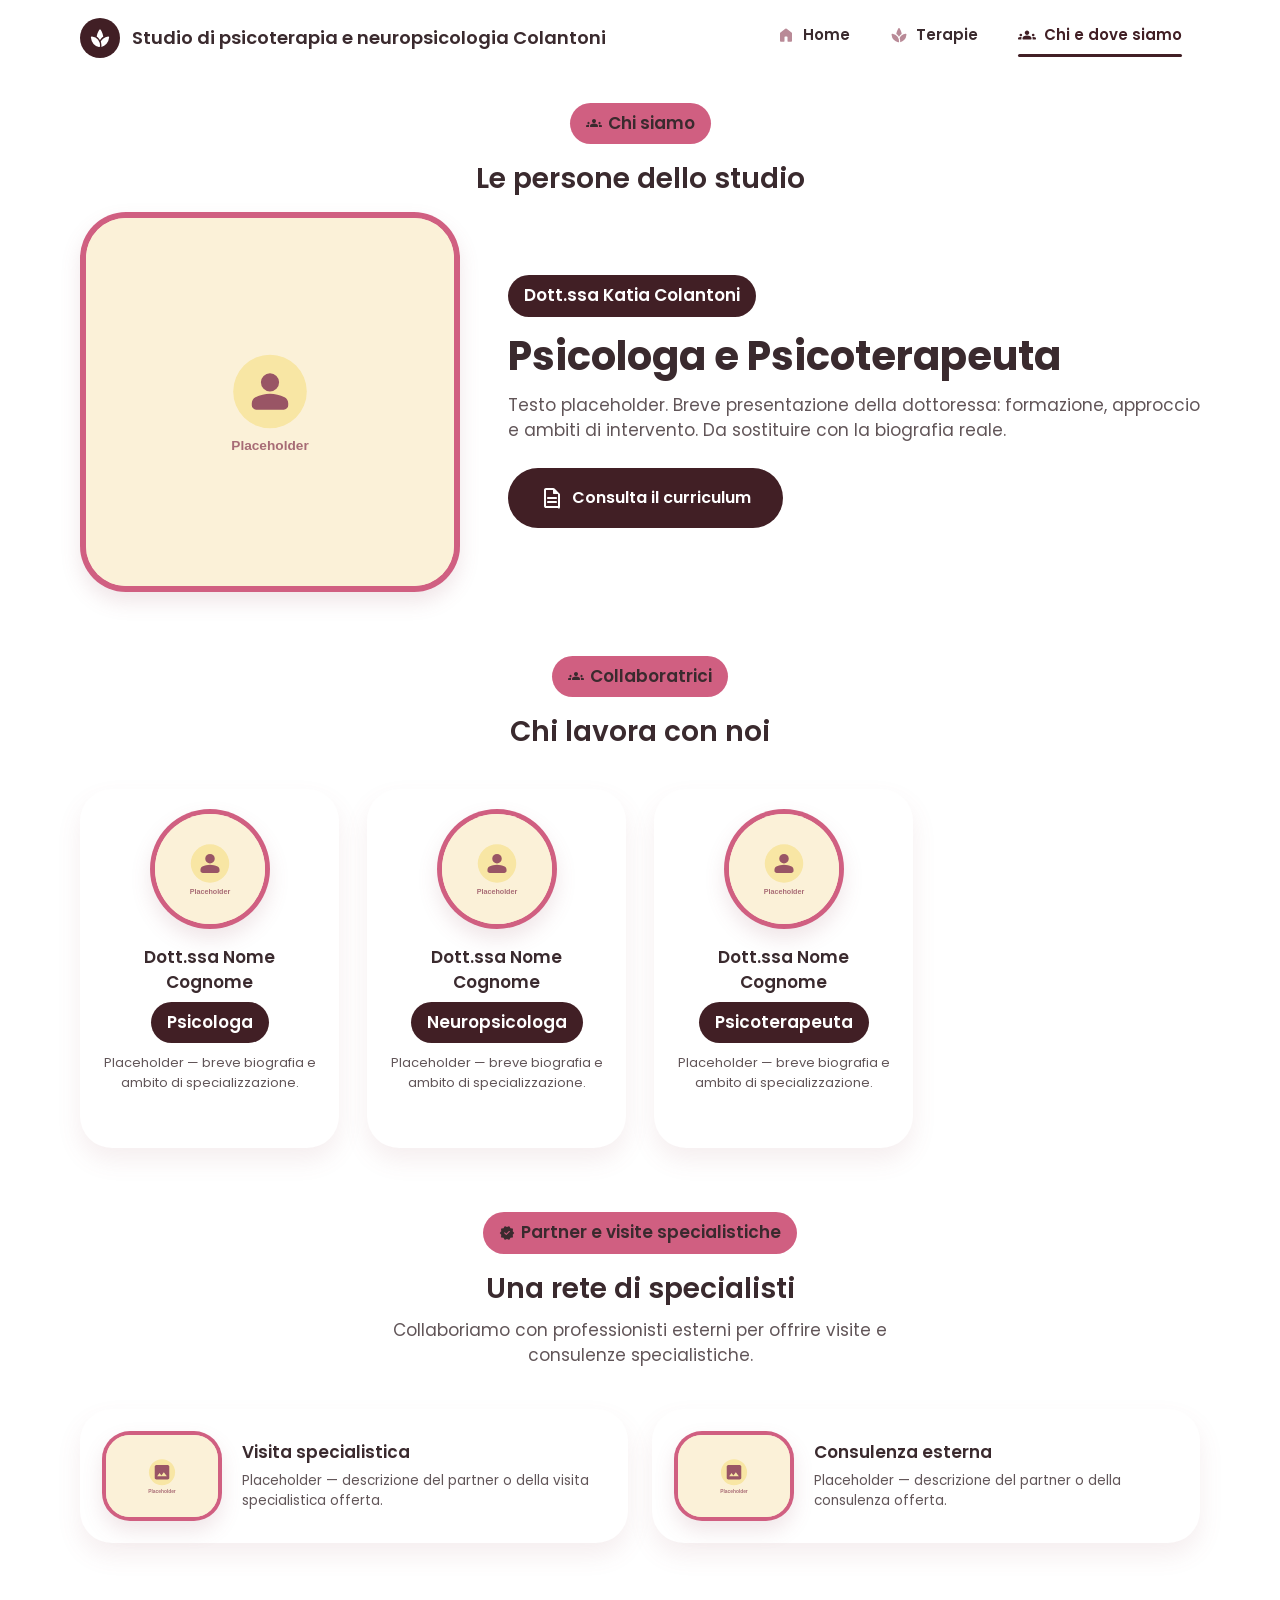
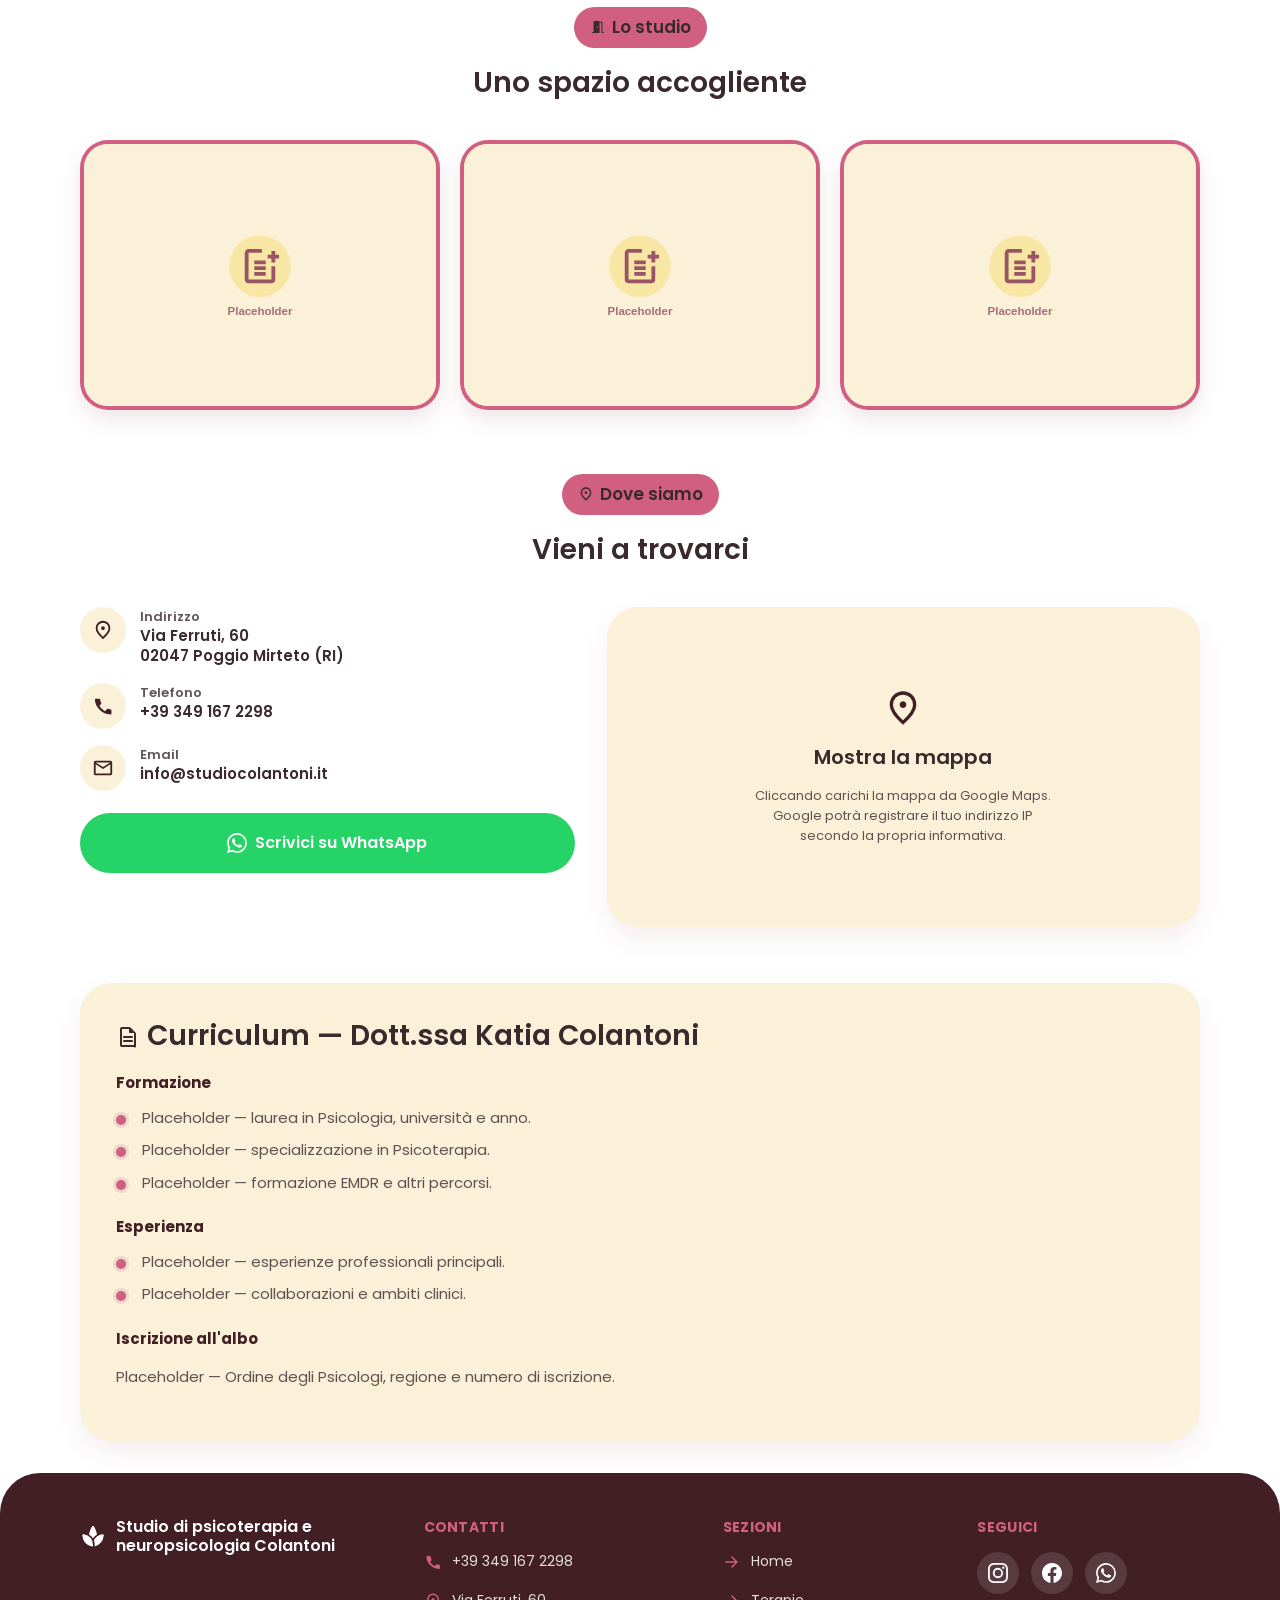
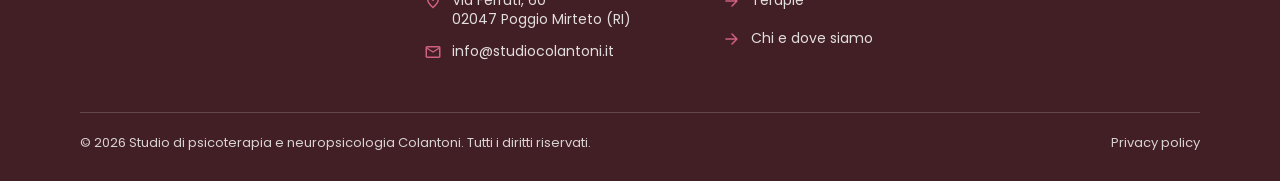
==== chi-e-dove-siamo.html @ 4e36365e "update information on site" ====
<!DOCTYPE html>
<html lang="it">

<head>
  <meta charset="UTF-8">
  <meta name="viewport" content="width=device-width, initial-scale=1">
  <!-- ============================================================
       View Transitions: quando il browser "salta" la dissolvenza fra
       due pagine (navigazione veloce, ripristino da bfcache col tasto
       indietro/avanti, prefers-reduced-motion, budget scaduto) la promise
       interna della transizione viene rifiutata con
       AbortError: "Transition was skipped".
       Non e' un errore — la pagina cambia comunque — ma finisce in console.
       Questa guardia lo silenzia senza toccare nulla del funzionamento.
       Va inline e in testa cosi' e' registrata prima che l'evento si verifichi.
       ============================================================ -->
  <script>
    addEventListener("unhandledrejection", function (e) {
      var r = e && e.reason;
      if (r && r.name === "AbortError" && /transition/i.test(r.message || "")) {
        e.preventDefault();
      }
    });
  </script>

  <title>Chi e dove siamo | Studio di psicoterapia e neuropsicologia Colantoni</title>
  <meta name="description" content="Conosci la Dott.ssa Katia Colantoni e le collaboratrici dello studio. Dove siamo a Poggio Mirteto: indirizzo, contatti e mappa.">
  <link rel="canonical" href="https://IL-TUO-DOMINIO.it/chi-e-dove-siamo.html">

  <meta property="og:type" content="website">
  <meta property="og:locale" content="it_IT">
  <meta property="og:site_name" content="Studio di psicoterapia e neuropsicologia Colantoni">
  <meta property="og:title" content="Chi e dove siamo | Studio di psicoterapia e neuropsicologia Colantoni">
  <meta property="og:description" content="Conosci la Dott.ssa Katia Colantoni e le collaboratrici dello studio. Dove siamo a Poggio Mirteto: indirizzo, contatti e mappa.">
  <meta property="og:url" content="https://IL-TUO-DOMINIO.it/chi-e-dove-siamo.html">

  <link rel="icon" type="image/png" href="favicon.png">
  <link rel="apple-touch-icon" href="assets/icons/Icon-192.png">
  <link rel="manifest" href="manifest.json">
  <meta name="theme-color" content="#995565">
  <link rel="preload" href="assets/fonts/poppins-latin-600-normal.woff2" as="font" type="font/woff2" crossorigin>
  <link rel="preload" href="assets/fonts/poppins-latin-400-normal.woff2" as="font" type="font/woff2" crossorigin>
  <link rel="stylesheet" href="assets/css/style.css">
</head>

<body>
  <svg xmlns="http://www.w3.org/2000/svg" class="sprite" aria-hidden="true"><symbol id="i-spa" viewBox="0 -960 960 960"><path d="M431-89q-135-32-232.5-134T83-499q-1-11 2-19.5T95-533q7-6 16-9.5t19-1.5q177 24 266.5 140T483-130q0 11-4 19t-12 14q-7 5-16 7.5t-20 .5Zm48-297q-22-38-60.5-82.5T337-530q2-64 35-152t78-157q6-9 14-13t16-4q8 0 16.5 4t13.5 13q46 69 78.5 157.5T623-530q-42 17-82.5 61.5T479-386Zm62 294q5-57-2.5-119.5T513-322q35-78 114.5-141T830-544q11-2 19.5 1.5T865-533q7 6 10.5 14.5T877-499q-17 171-112 271T541-92Z" /></symbol><symbol id="i-home" viewBox="0 -960 960 960"><path d="M160-180v-390q0-14.25 6.38-27 6.37-12.75 17.62-21l260-195q15.68-12 35.84-12Q500-825 516-813l260 195q11.25 8.25 17.63 21 6.37 12.75 6.37 27v390q0 24.75-17.62 42.37Q764.75-120 740-120H590q-12.75 0-21.37-8.63Q560-137.25 560-150v-220q0-12.75-8.62-21.38Q542.75-400 530-400H430q-12.75 0-21.37 8.62Q400-382.75 400-370v220q0 12.75-8.62 21.37Q382.75-120 370-120H220q-24.75 0-42.37-17.63Q160-155.25 160-180Z" /></symbol><symbol id="i-groups" viewBox="0 -960 960 960"><path d="M30-240q-12.75 0-21.37-8.63Q0-257.25 0-270v-23q0-38.57 41.5-62.78Q83-380 150.38-380q12.16 0 23.39.5t22.23 2.15q-8 17.35-12 35.17-4 17.81-4 37.18v65H30Zm240 0q-12.75 0-21.37-8.63Q240-257.25 240-270v-35q0-32 17.5-58.5T307-410q32-20 76.5-30t96.5-10q53 0 97.5 10t76.5 30q32 20 49 46.5t17 58.5v35q0 12.75-8.62 21.37Q702.75-240 690-240H270Zm510 0v-65q0-19.86-3.5-37.43T765-377.27q11-1.73 22.17-2.23 11.17-.5 22.83-.5 67.5 0 108.75 23.77T960-293v23q0 12.75-8.62 21.37Q942.75-240 930-240H780ZM149.57-410q-28.57 0-49.07-20.56Q80-451.13 80-480q0-29 20.56-49.5Q121.13-550 150-550q29 0 49.5 20.5t20.5 49.93q0 28.57-20.5 49.07T149.57-410Zm660 0q-28.57 0-49.07-20.56Q740-451.13 740-480q0-29 20.56-49.5Q781.13-550 810-550q29 0 49.5 20.5t20.5 49.93q0 28.57-20.5 49.07T809.57-410ZM480-480q-50 0-85-35t-35-85q0-51 35-85.5t85-34.5q51 0 85.5 34.5T600-600q0 50-34.5 85T480-480Z" /></symbol><symbol id="i-favorite" viewBox="0 -960 960 960"><path d="M458-144q-11-4-19-12l-53-49Q262-320 171-424.5T80-643q0-90 60.5-150.5T290-854q51 0 101 24.5t89 80.5q44-56 91-80.5t99-24.5q89 0 149.5 60.5T880-643q0 114-91 218.5T574-205l-53 49q-8 8-19 12t-22 4q-11 0-22-4Z" /></symbol><symbol id="i-verified" viewBox="0 -960 960 960"><path d="m437-433-73-76q-9-10-22-10t-23 9q-10 10-10 23t10 23l97 96q9 9 21 9t21-9l183-182q9-9 9-22t-10-22q-9-8-21.5-7.5T598-593L437-433ZM332-84l-62-106-124-25q-11-2-18.5-12t-5.5-21l14-120-79-92q-8-8-8-20t8-20l79-91-14-120q-2-11 5.5-21t18.5-12l124-25 62-107q6-10 17-14t22 1l109 51 109-51q11-5 22-1.5t17 13.5l63 108 123 25q11 2 18.5 12t5.5 21l-14 120 79 91q8 8 8 20t-8 20l-79 92 14 120q2 11-5.5 21T814-215l-123 25-63 107q-6 10-17 13.5T589-71l-109-51-109 51q-11 5-22 1t-17-14Z" /></symbol><symbol id="i-self_improvement" viewBox="0 -960 960 960"><path d="M261-160q-26 0-43-17t-17-43q0-18 9-34.5t26-23.5l172-68v-138q-60 73-121.5 114T150-322q-12 2-21-7t-9-22q0-12 8.5-21t20.5-11q58-7 107-37t89-81l58-65q10-12 23.5-20t29.5-8h48q16 0 30 8t24 20l58 65q42 49 90 80t105 38q12 2 20.5 11t8.5 21q0 13-9 22t-21 7q-75-7-136.5-48T552-484v138l172 68q17 7 26 23.5t9 34.5q0 26-17 43t-43 17H396v-11q0-26 16-42t42-16h133q8 0 14-6t6-14q0-8-6-14t-14-6H454q-44 0-70 27t-26 71v11h-97Zm167.5-515.5Q407-697 407-727t21.5-51.5Q450-800 480-800t51.5 21.5Q553-757 553-727t-21.5 51.5Q510-654 480-654t-51.5-21.5Z" /></symbol><symbol id="i-meeting_room" viewBox="0 -960 960 960"><path d="M150-120q-12.75 0-21.37-8.68-8.63-8.67-8.63-21.5 0-12.82 8.63-21.32 8.62-8.5 21.37-8.5h62v-630q0-12.75 8.63-21.38Q229.25-840 242-840h300q12.75 0 21.38 8.62Q572-822.75 572-810v15h147q12.75 0 21.38 8.62Q749-777.75 749-765v585h61q12.75 0 21.38 8.68 8.62 8.67 8.62 21.5 0 12.82-8.62 21.32-8.63 8.5-21.38 8.5h-91q-12.75 0-21.37-8.63Q689-137.25 689-150v-585H572v585q0 12.75-8.62 21.37Q554.75-120 542-120H150Zm329.5-388.5Q468-520 451-520t-28.5 11.5Q411-497 411-480t11.5 28.5Q434-440 451-440t28.5-11.5Q491-463 491-480t-11.5-28.5Z" /></symbol><symbol id="i-psychology" viewBox="0 -960 960 960"><path d="m446-418 2 30q.74 6.22 4.78 10.11 4.05 3.89 9.94 3.89h32.39q5.89 0 10.02-3.89 4.12-3.89 4.87-10.11l2-30q12-2 22.47-8.46Q544.94-432.92 553-441l30 10q5 2 10 0t7.8-6.85l15.4-26.3q2.8-4.85 2.3-9.85t-5.19-9.17L593-499q5-14 5-29t-5-29l20.31-15.83Q618-577 618.5-582t-2.3-9.85l-15.4-26.3Q598-623 593-625t-10 0l-30 10q-8.33-7.69-19.17-13.85Q523-635 512-638l-2-30q-.74-6.22-4.78-10.11-4.05-3.89-9.94-3.89h-32.39q-5.89 0-10.01 3.89-4.13 3.89-4.88 10.11l-2 30q-11 3-21.83 9.15Q413.33-622.69 405-615l-30-10q-5-2-10 0t-7.8 6.85l-15.4 26.3Q339-587 339.5-582t5.19 9.17L365-557q-5 14-5 29t5 29l-20.31 15.83Q340-479 339.5-474t2.3 9.85l15.4 26.3Q360-433 365-431t10 0l30-10q8.06 8.08 18.53 14.54Q434-420 446-418Zm-16.5-60.38q-20.5-20.38-20.5-49.5t20.38-49.62q20.38-20.5 49.5-20.5t49.62 20.38q20.5 20.38 20.5 49.5t-20.38 49.62q-20.38 20.5-49.5 20.5t-49.62-20.38ZM270-80q-12.75 0-21.37-8.63Q240-97.25 240-110v-142q-57-52-88.5-121.5T120-520q0-150 105-255t255-105q125 0 221.5 73.5T827-615l55 218q4 14-5 25.5T853-360h-93v140q0 24.75-17.62 42.37Q724.75-160 700-160H600v50q0 12.75-8.62 21.37Q582.75-80 570-80H270Z" /></symbol><symbol id="i-accessibility_new" viewBox="0 -960 960 960"><path d="M428.5-755.5Q407-777 407-807t21.5-51.5Q450-880 480-880t51.5 21.5Q553-837 553-807t-21.5 51.5Q510-734 480-734t-51.5-21.5ZM373-110v-503q-58-5-113.5-11.5T153-642q-14-3-21-14t-4-24q3-13 15-19t26-3q76 16 152 22.5t159 6.5q83 0 159-6.5T791-702q14-3 26 3t15 19q3 13-4 24t-21 14q-51 11-106.5 17.5T587-613v503q0 13-8.5 21.5T557-80q-13 0-21.5-8.5T527-110v-230h-94v230q0 13-8.5 21.5T403-80q-13 0-21.5-8.5T373-110Z" /></symbol><symbol id="i-eco" viewBox="0 -960 960 960"><path d="M444-80q-42 0-78.5-8T298-112q32-119 87.5-230.5T535-529q-112 54-194.5 150T228-161q-4-4-7.5-7t-7.5-7q-45-45-69-103t-24-122q0-69 26-133t75-113q70-72 175-97t303-17q20 1 36.5 8.5T765-731q13 13 21 29.5t9 36.5q10 194-17 302t-99 180q-48 50-109 76.5T444-80Z" /></symbol><symbol id="i-healing" viewBox="0 -960 960 960"><path d="M217-98 98-217q-19-17-19-43t19-43l564-564q18-18 43-17.5t43 17.5l119 119q17 18 17.5 43T867-662L303-98q-17 19-43 19t-43-19Zm287-158 205-205 158 158q18 18 18 43t-18 43L743-93q-17 17-40.5 14.5T662-98L504-256Zm7-125q11-11 11-28t-11-28q-11-11-28-11t-28 11q-11 11-11 28t11 28q11 11 28 11t28-11Zm-102-63q17 0 28-11t11-28q0-17-11-28t-28-11q-17 0-28 11t-11 28q0 17 11 28t28 11Zm147 0q17 0 28-11t11-28q0-17-11-28t-28-11q-17 0-28 11t-11 28q0 17 11 28t28 11Zm-299-58L95-664q-17-17-18-39.5T93-743l124-124q18-18 43-18t43 18l158 158-204 207Zm254-26q11-11 11-28t-11-28q-11-11-28-11t-28 11q-11 11-11 28t11 28q11 11 28 11t28-11Z" /></symbol><symbol id="i-schedule" viewBox="0 -960 960 960"><path d="M513-492v-171q0-13-8.5-21.5T483-693q-13 0-21.5 8.5T453-663v183q0 6 2 11t6 10l144 149q9 10 22.5 9.5T650-310q9-9 9-22t-9-22L513-492ZM480-80q-82 0-155-31.5t-127.5-86Q143-252 111.5-325T80-480q0-82 31.5-155t86-127.5Q252-817 325-848.5T480-880q82 0 155 31.5t127.5 86Q817-708 848.5-635T880-480q0 82-31.5 155t-86 127.5Q708-143 635-111.5T480-80Z" /></symbol><symbol id="i-camera_alt" viewBox="0 -960 960 960"><path d="M480-267q72 0 121-49t49-121q0-73-49-121.5T480-607q-73 0-121.5 48.5T310-437q0 72 48.5 121T480-267Zm0-60q-48 0-79-31.5T370-437q0-48 31-79t79-31q47 0 78.5 31t31.5 79q0 47-31.5 78.5T480-327ZM140-120q-24 0-42-18t-18-42v-513q0-23 18-41.5t42-18.5h147l55-66q8-11 20-16t26-5h184q14 0 26 5t20 16l55 66h147q23 0 41.5 18.5T880-693v513q0 24-18.5 42T820-120H140Z" /></symbol><symbol id="i-open_in_new" viewBox="0 -960 960 960"><path d="M180-120q-24 0-42-18t-18-42v-600q0-24 18-42t42-18h249q12.75 0 21.38 8.68 8.62 8.67 8.62 21.5 0 12.82-8.62 21.32-8.63 8.5-21.38 8.5H180v600h600v-249q0-12.75 8.68-21.38 8.67-8.62 21.5-8.62 12.82 0 21.32 8.62 8.5 8.63 8.5 21.38v249q0 24-18 42t-42 18H180Zm600-617L403-360q-9 9-21 8.5t-21-9.5q-9-9-9-21t9-21l377-377H549q-12.75 0-21.37-8.68-8.63-8.67-8.63-21.5 0-12.82 8.63-21.32 8.62-8.5 21.37-8.5h261q12.75 0 21.38 8.62Q840-822.75 840-810v261q0 12.75-8.68 21.37-8.67 8.63-21.5 8.63-12.82 0-21.32-8.63-8.5-8.62-8.5-21.37v-188Z" /></symbol><symbol id="i-menu" viewBox="0 -960 960 960"><path d="M150-240q-12.75 0-21.37-8.68-8.63-8.67-8.63-21.5 0-12.82 8.63-21.32 8.62-8.5 21.37-8.5h660q12.75 0 21.38 8.68 8.62 8.67 8.62 21.5 0 12.82-8.62 21.32-8.63 8.5-21.38 8.5H150Zm0-210q-12.75 0-21.37-8.68-8.63-8.67-8.63-21.5 0-12.82 8.63-21.32 8.62-8.5 21.37-8.5h660q12.75 0 21.38 8.68 8.62 8.67 8.62 21.5 0 12.82-8.62 21.32-8.63 8.5-21.38 8.5H150Zm0-210q-12.75 0-21.37-8.68-8.63-8.67-8.63-21.5 0-12.82 8.63-21.32 8.62-8.5 21.37-8.5h660q12.75 0 21.38 8.68 8.62 8.67 8.62 21.5 0 12.82-8.62 21.32-8.63 8.5-21.38 8.5H150Z" /></symbol><symbol id="i-wifi_off" viewBox="0 -960 960 960"><path d="M784-91 411-463q-42 10-78 29.5T267-389q-15 12-33.5 13.5T201-388q-14-14-13-32.5t15-31.5q29-26 62-46t75-37L229-646q-35 18-68.5 40.5T98-558q-15 13-34 13.5T31-558q-14-14-12.5-32.5T34-622q30-27 62-50t65-41l-71-71q-9-9-9-21.5t9-21.5q9-9 21.5-9t21.5 9l694 694q9 9 9 21t-9 21q-9 9-21.5 9T784-91Zm-367-63q-27-27-27-63t27-63q27-27 63-27t63 27q27 27 27 63t-27 63q-27 27-63 27t-63-27Zm343-235q-14 14-33 14t-34-13q-32-27-71.5-57T549-500l-12-9q-15-11-7-29t28-14q57 11 104.5 35.5T754-454q15 13 17.5 32T760-389Zm169-169q-14 14-33.5 13.5T861-558q-83-70-178-111t-203-41q-37 0-71 4.5T352-693q-18 6-34.5-2.5T295-722q-6-18 2.5-35.5T324-780q36-11 75.5-15.5T480-800q128 0 241.5 48.5T926-622q14 13 15.5 31.5T929-558Z" /></symbol><symbol id="i-call" viewBox="0 -960 960 960"><path d="M760-123q-118 0-232.5-53T322-322Q235-409 182-523.5T129-756q0-18 12-30t30-12h146q14 0 24 9t14 23l27 116q2 12-.5 22.5T417-590l-95 95q45 76 106 137t137 106l92-92q9-9 21-12t24-1l114 26q14 3 23 13.5t9 24.5v147q0 18-12 30t-30 12Z"/></symbol><symbol id="i-mail" viewBox="0 -960 960 960"><path d="M160-160q-33 0-56.5-23.5T80-240v-480q0-33 23.5-56.5T160-800h640q33 0 56.5 23.5T880-720v480q0 33-23.5 56.5T800-160H160Zm320-280L160-640v400h640v-400L480-440Zm0-80 320-200H160l320 200ZM160-640v-80 480-400Z"/></symbol><symbol id="i-place" viewBox="0 -960 960 960"><path d="M480-480q33 0 56.5-23.5T560-560q0-33-23.5-56.5T480-640q-33 0-56.5 23.5T400-560q0 33 23.5 56.5T480-480Zm0 294q122-112 181-203.5T720-552q0-109-69.5-178.5T480-800q-101 0-170.5 69.5T240-552q0 71 59 162.5T480-186Zm0 106Q319-217 239.5-334.5T160-552q0-150 96.5-239T480-880q127 0 223.5 89T800-552q0 100-79.5 217.5T480-80Zm0-472Z"/></symbol><symbol id="i-star" viewBox="0 -960 960 960"><path d="m233-80 65-281L80-550l288-25 112-265 112 265 288 25-218 189 65 281-247-149L233-80Z"/></symbol><symbol id="i-arrow_forward" viewBox="0 -960 960 960"><path d="M647-440H160q-17 0-28.5-11.5T120-480q0-17 11.5-28.5T160-520h487L451-716q-12-12-11.5-28.5T451-773q12-12 28.5-12t28.5 12l264 265q6 6 8.5 13t2.5 15q0 8-2.5 15t-8.5 13L508-187q-12 12-28.5 11.5T451-188q-11-12-11.5-28t11.5-28l196-196Z"/></symbol><symbol id="i-description" viewBox="0 -960 960 960"><path d="M240-80q-33 0-56.5-23.5T160-160v-640q0-33 23.5-56.5T240-880h287q16 0 30.5 6t25.5 17l194 194q11 11 17 25.5t6 30.5v487q0 33-23.5 56.5T720-80H240Zm280-560v-160H240v640h480v-480H560q-17 0-28.5-11.5T520-640ZM320-280h320q17 0 28.5-11.5T680-320q0-17-11.5-28.5T640-360H320q-17 0-28.5 11.5T280-320q0 17 11.5 28.5T320-280Zm0-160h320q17 0 28.5-11.5T680-480q0-17-11.5-28.5T640-520H320q-17 0-28.5 11.5T280-480q0 17 11.5 28.5T320-440Z"/></symbol></svg>
  <div class="layout">

    <!-- ═══════════ Barra di navigazione (TopNavBar) ═══════════ -->
    <header class="topbar">
      <a class="brand" href="index.html">
        <span class="brand__mark"><svg class="icon" aria-hidden="true"><use href="#i-spa"></use></svg></span>
        <span class="brand__name">Studio di psicoterapia e neuropsicologia Colantoni</span>
      </a>

      <nav class="nav" aria-label="Navigazione principale">
        <a class="nav__item" href="index.html"><svg class="icon" aria-hidden="true"><use href="#i-home"></use></svg>Home</a>
        <a class="nav__item" href="terapie.html"><svg class="icon" aria-hidden="true"><use href="#i-spa"></use></svg>Terapie</a>
        <a class="nav__item" href="chi-e-dove-siamo.html" aria-current="page"><svg class="icon" aria-hidden="true"><use href="#i-groups"></use></svg>Chi e dove siamo</a>
      </nav>

      <button class="menu-btn" type="button" aria-label="Apri il menu" aria-controls="drawer" aria-expanded="false">
        <svg class="icon" aria-hidden="true"><use href="#i-menu"></use></svg>
      </button>
    </header>

    <!-- Drawer mobile (AppEndDrawer) -->
    <div class="scrim" id="scrim"></div>
    <aside class="drawer" id="drawer" aria-hidden="true" aria-label="Menu">
      <a class="brand" href="index.html">
        <span class="brand__mark"><svg class="icon" aria-hidden="true"><use href="#i-spa"></use></svg></span>
        <span class="brand__name">Studio di psicoterapia e neuropsicologia Colantoni</span>
      </a>
      <ul class="drawer__list">
        <li><a class="drawer__item" href="index.html"><svg class="icon" aria-hidden="true"><use href="#i-home"></use></svg>Home</a></li>
        <li><a class="drawer__item" href="terapie.html"><svg class="icon" aria-hidden="true"><use href="#i-spa"></use></svg>Terapie</a></li>
        <li><a class="drawer__item" href="chi-e-dove-siamo.html" aria-current="page"><svg class="icon" aria-hidden="true"><use href="#i-groups"></use></svg>Chi e dove siamo</a></li>
      </ul>
    </aside>

    <main class="page">

      <!-- ▓ 1. Presentazione in evidenza della Dott.ssa + pulsante curriculum ▓ -->
      <div class="section-head">
        <span class="pill"><svg class="icon" aria-hidden="true"><use href="#i-groups"></use></svg>Chi siamo</span>
        <h1 class="headline-md section-head__title">Le persone dello studio</h1>
      </div>

      <section class="feature-hero">
        <div class="feature-hero__media">
          <div class="photo photo--xl">
            <img src="assets/img/katia.svg" alt="Placeholder — ritratto della Dott.ssa Katia Colantoni" width="700" height="700">
          </div>
        </div>
        <div class="feature-hero__text">
          <span class="pill pill--primary">Dott.ssa Katia Colantoni</span>
          <h2 class="display-sm feature-hero__title">Psicologa e Psicoterapeuta</h2>
          <p class="body-md">
            Testo placeholder. Breve presentazione della dottoressa: formazione,
            approccio e ambiti di intervento. Da sostituire con la biografia reale.
          </p>
          <div class="feature-hero__actions">
            <!-- Pulsante richiesto: "consultare il curriculum".
                 Rimanda alla sezione #curriculum in fondo alla pagina,
                 così è già funzionante senza allegare un PDF esterno. -->
            <a class="btn btn--primary" href="#curriculum"><svg class="icon" aria-hidden="true"><use href="#i-description"></use></svg>Consulta il curriculum</a>
          </div>
        </div>
      </section>

      <!-- ▓ 2. Collaboratrici ▓ -->
      <section class="section">
        <div class="section-head">
          <span class="pill"><svg class="icon" aria-hidden="true"><use href="#i-groups"></use></svg>Collaboratrici</span>
          <h2 class="headline-md section-head__title">Chi lavora con noi</h2>
        </div>
        <div class="grid">
          <article class="card team-card">
            <div class="photo photo--circle"><img src="assets/img/collaboratrice-1.svg" alt="Placeholder — collaboratrice" width="300" height="300" loading="lazy"></div>
            <h3 class="title-lg team-card__name">Dott.ssa Nome Cognome</h3>
            <span class="pill pill--primary">Psicologa</span>
            <p class="body-md team-card__bio">Placeholder — breve biografia e ambito di specializzazione.</p>
          </article>
          <article class="card team-card">
            <div class="photo photo--circle"><img src="assets/img/collaboratrice-2.svg" alt="Placeholder — collaboratrice" width="300" height="300" loading="lazy"></div>
            <h3 class="title-lg team-card__name">Dott.ssa Nome Cognome</h3>
            <span class="pill pill--primary">Neuropsicologa</span>
            <p class="body-md team-card__bio">Placeholder — breve biografia e ambito di specializzazione.</p>
          </article>
          <article class="card team-card">
            <div class="photo photo--circle"><img src="assets/img/collaboratrice-3.svg" alt="Placeholder — collaboratrice" width="300" height="300" loading="lazy"></div>
            <h3 class="title-lg team-card__name">Dott.ssa Nome Cognome</h3>
            <span class="pill pill--primary">Psicoterapeuta</span>
            <p class="body-md team-card__bio">Placeholder — breve biografia e ambito di specializzazione.</p>
          </article>
        </div>
      </section>

      <!-- ▓ 3. Partner e visite specialistiche ▓ -->
      <section class="section">
        <div class="section-head">
          <span class="pill"><svg class="icon" aria-hidden="true"><use href="#i-verified"></use></svg>Partner e visite specialistiche</span>
          <h2 class="headline-md section-head__title">Una rete di specialisti</h2>
          <p class="body-md section-head__lead">
            Collaboriamo con professionisti esterni per offrire visite e consulenze
            specialistiche. <!-- PLACEHOLDER: elencare i partner reali. -->
          </p>
        </div>
        <div class="partners">
          <article class="card partner">
            <div class="photo photo--md"><img src="assets/img/partner-1.svg" alt="Placeholder — partner" width="600" height="450" loading="lazy"></div>
            <div>
              <h3 class="title-lg partner__title">Visita specialistica</h3>
              <p class="body-md partner__desc">Placeholder — descrizione del partner o della visita specialistica offerta.</p>
            </div>
          </article>
          <article class="card partner">
            <div class="photo photo--md"><img src="assets/img/partner-2.svg" alt="Placeholder — partner" width="600" height="450" loading="lazy"></div>
            <div>
              <h3 class="title-lg partner__title">Consulenza esterna</h3>
              <p class="body-md partner__desc">Placeholder — descrizione del partner o della consulenza offerta.</p>
            </div>
          </article>
        </div>
      </section>

      <!-- ▓ 4. Foto dello studio ▓ -->
      <section class="section">
        <div class="section-head">
          <span class="pill"><svg class="icon" aria-hidden="true"><use href="#i-meeting_room"></use></svg>Lo studio</span>
          <h2 class="headline-md section-head__title">Uno spazio accogliente</h2>
        </div>
        <div class="gallery">
          <div class="photo photo--md"><img src="assets/img/studio-1.svg" alt="Placeholder — foto dello studio" width="800" height="600" loading="lazy"></div>
          <div class="photo photo--md"><img src="assets/img/studio-2.svg" alt="Placeholder — foto dello studio" width="800" height="600" loading="lazy"></div>
          <div class="photo photo--md"><img src="assets/img/studio-3.svg" alt="Placeholder — foto dello studio" width="800" height="600" loading="lazy"></div>
        </div>
      </section>

      <!-- ▓ 5. Dove siamo: mappa + contatti + WhatsApp ▓ -->
      <section class="section" id="dove-siamo">
        <div class="section-head">
          <span class="pill"><svg class="icon" aria-hidden="true"><use href="#i-place"></use></svg>Dove siamo</span>
          <h2 class="headline-md section-head__title">Vieni a trovarci</h2>
        </div>

        <div class="where">
          <!-- Colonna contatti -->
          <div class="where__info">
            <div class="contact-row">
              <div class="contact-row__icon"><svg class="icon" aria-hidden="true"><use href="#i-place"></use></svg></div>
              <div>
                <div class="contact-row__label">Indirizzo</div>
                <div class="contact-row__value">Via Ferruti, 60<br>02047 Poggio Mirteto (RI)</div>
              </div>
            </div>
            <a class="contact-row" href="tel:+393491672298">
              <div class="contact-row__icon"><svg class="icon" aria-hidden="true"><use href="#i-call"></use></svg></div>
              <div>
                <div class="contact-row__label">Telefono</div>
                <div class="contact-row__value">+39 349 167 2298</div>
              </div>
            </a>
            <a class="contact-row" href="mailto:info@studiocolantoni.it">
              <div class="contact-row__icon"><svg class="icon" aria-hidden="true"><use href="#i-mail"></use></svg></div>
              <div>
                <div class="contact-row__label">Email</div>
                <div class="contact-row__value">info@studiocolantoni.it</div>
              </div>
            </a>
            <a class="btn btn--whatsapp" href="https://wa.me/message/WDTUO3AL5MNND1" target="_blank" rel="noopener noreferrer" style="margin-top:6px">
              <svg xmlns="http://www.w3.org/2000/svg" width="20" height="20" viewBox="0 0 16 16"><path d="M13.601 2.326A7.85 7.85 0 0 0 7.994 0C3.627 0 .068 3.558.064 7.926c0 1.399.366 2.76 1.057 3.965L0 16l4.204-1.102a7.9 7.9 0 0 0 3.79.965h.004c4.368 0 7.926-3.558 7.93-7.93A7.9 7.9 0 0 0 13.6 2.326zM7.994 14.521a6.6 6.6 0 0 1-3.356-.92l-.24-.144-2.494.654.666-2.433-.156-.251a6.56 6.56 0 0 1-1.007-3.505c0-3.626 2.957-6.584 6.591-6.584a6.56 6.56 0 0 1 4.66 1.931 6.56 6.56 0 0 1 1.928 4.66c-.004 3.639-2.961 6.592-6.592 6.592m3.615-4.934c-.197-.099-1.17-.578-1.353-.646-.182-.065-.315-.099-.445.099-.133.197-.513.646-.627.775-.114.133-.232.148-.43.05-.197-.1-.836-.308-1.592-.985-.59-.525-.985-1.175-1.103-1.372-.114-.198-.011-.304.088-.403.087-.088.197-.232.296-.346.1-.114.133-.198.198-.33.065-.134.034-.248-.015-.347-.05-.099-.445-1.076-.612-1.47-.16-.389-.323-.335-.445-.34-.114-.007-.247-.007-.38-.007a.73.73 0 0 0-.529.247c-.182.198-.691.677-.691 1.654s.71 1.916.81 2.049c.098.133 1.394 2.132 3.383 2.992.47.205.84.326 1.129.418.475.152.904.129 1.246.08.38-.058 1.171-.48 1.338-.943.164-.464.164-.86.114-.943-.049-.084-.182-.133-.38-.232"> </path></svg>Scrivici su WhatsApp
            </a>
          </div>

          <!-- Colonna mappa: caricamento su clic (privacy-friendly).
               La mappa Google parte solo dopo il clic dell'utente:
               di default nessuna richiesta a Google. Vedi assets/js/map.js. -->
          <div class="map" id="map" data-map-src="https://www.google.com/maps/embed?pb=!1m18!1m12!1m3!1d2952.902732679396!2d12.685003577433472!3d42.259249671202596!2m3!1f0!2f0!3f0!3m2!1i1024!2i768!4f13.1!3m3!1m2!1s0x132f0ee7e6fbb7f1%3A0x973da9ca197ae74b!2sIntherapy%20Studio%20Colantoni!5e0!3m2!1sit!2sit!4v1784266900734!5m2!1sit!2sit">
            <button type="button" class="map__placeholder" id="map-load">
              <svg class="icon" aria-hidden="true"><use href="#i-place"></use></svg>
              <span class="title-lg">Mostra la mappa</span>
              <span class="map__hint">
                Cliccando carichi la mappa da Google Maps. Google potrà registrare
                il tuo indirizzo IP secondo la propria informativa.
              </span>
            </button>
          </div>
        </div>
      </section>

      <!-- ▓ Sezione Curriculum (aperta dal pulsante sopra) ▓ -->
      <section class="cv" id="curriculum">
        <h2 class="headline-md cv__title"><svg class="icon" aria-hidden="true"><use href="#i-description"></use></svg> Curriculum — Dott.ssa Katia Colantoni</h2>
        <div class="cv__group">
          <div class="cv__group-title">Formazione</div>
          <ul class="prose__list">
            <li>Placeholder — laurea in Psicologia, università e anno.</li>
            <li>Placeholder — specializzazione in Psicoterapia.</li>
            <li>Placeholder — formazione EMDR e altri percorsi.</li>
          </ul>
        </div>
        <div class="cv__group">
          <div class="cv__group-title">Esperienza</div>
          <ul class="prose__list">
            <li>Placeholder — esperienze professionali principali.</li>
            <li>Placeholder — collaborazioni e ambiti clinici.</li>
          </ul>
        </div>
        <div class="cv__group">
          <div class="cv__group-title">Iscrizione all'albo</div>
          <p class="prose__p">Placeholder — Ordine degli Psicologi, regione e numero di iscrizione.</p>
        </div>
      </section>

    </main>

    <!-- ═══════════ Footer (su tutte le pagine) ═══════════ -->
    <footer class="footer">
      <div class="footer__grid">

        <!-- Colonna 1: brand -->
        <div class="footer__brand">
          <svg class="icon" aria-hidden="true"><use href="#i-spa"></use></svg>
          <span class="footer__name">Studio di psicoterapia e neuropsicologia Colantoni</span>
        </div>

        <!-- Colonna 2: contatti (telefono, indirizzo, email) -->
        <div>
          <p class="footer__col-title">Contatti</p>
          <ul class="footer__list">
            <li><a class="footer__link" href="tel:+393491672298"><svg class="icon" aria-hidden="true"><use href="#i-call"></use></svg><span>+39 349 167 2298</span></a></li>
            <li><span class="footer__link"><svg class="icon" aria-hidden="true"><use href="#i-place"></use></svg><span>Via Ferruti, 60<br>02047 Poggio Mirteto (RI)</span></span></li>
            <li><a class="footer__link" href="mailto:info@studiocolantoni.it"><svg class="icon" aria-hidden="true"><use href="#i-mail"></use></svg><span>info@studiocolantoni.it</span></a></li>
          </ul>
        </div>

        <!-- Colonna 3: link rapidi alle 3 sezioni principali -->
        <div>
          <p class="footer__col-title">Sezioni</p>
          <ul class="footer__list">
            <li><a class="footer__link" href="index.html"><svg class="icon" aria-hidden="true"><use href="#i-arrow_forward"></use></svg><span>Home</span></a></li>
            <li><a class="footer__link" href="terapie.html"><svg class="icon" aria-hidden="true"><use href="#i-arrow_forward"></use></svg><span>Terapie</span></a></li>
            <li><a class="footer__link" href="chi-e-dove-siamo.html"><svg class="icon" aria-hidden="true"><use href="#i-arrow_forward"></use></svg><span>Chi e dove siamo</span></a></li>
          </ul>
        </div>

        <!-- Colonna 4: social -->
        <div>
          <p class="footer__col-title">Seguici</p>
          <div class="footer__social">
            <a href="https://www.instagram.com/intherapy.studiocolantoni" target="_blank" rel="noopener noreferrer" aria-label="Instagram"><svg xmlns="http://www.w3.org/2000/svg" width="20" height="20" viewBox="0 0 16 16"><path d="M8 0C5.829 0 5.556.01 4.703.048 3.85.088 3.269.222 2.76.42a3.9 3.9 0 0 0-1.417.923A3.9 3.9 0 0 0 .42 2.76C.222 3.268.087 3.85.048 4.7.01 5.555 0 5.827 0 8.001c0 2.172.01 2.444.048 3.297.04.852.174 1.433.372 1.942.205.526.478.972.923 1.417.444.445.89.719 1.416.923.51.198 1.09.333 1.942.372C5.555 15.99 5.827 16 8 16s2.444-.01 3.298-.048c.851-.04 1.434-.174 1.943-.372a3.9 3.9 0 0 0 1.416-.923c.445-.445.718-.891.923-1.417.197-.509.332-1.09.372-1.942C15.99 10.445 16 10.173 16 8s-.01-2.445-.048-3.299c-.04-.851-.175-1.433-.372-1.941a3.9 3.9 0 0 0-.923-1.417A3.9 3.9 0 0 0 13.24.42c-.51-.198-1.092-.333-1.943-.372C10.443.01 10.172 0 7.998 0zm-.717 1.442h.718c2.136 0 2.389.007 3.232.046.78.035 1.204.166 1.486.275.373.145.64.319.92.599s.453.546.598.92c.11.281.24.705.275 1.485.039.843.047 1.096.047 3.231s-.008 2.389-.047 3.232c-.035.78-.166 1.203-.275 1.485a2.5 2.5 0 0 1-.599.919c-.28.28-.546.453-.92.598-.28.11-.704.24-1.485.276-.843.038-1.096.047-3.232.047s-2.39-.009-3.233-.047c-.78-.036-1.203-.166-1.485-.276a2.5 2.5 0 0 1-.92-.598 2.5 2.5 0 0 1-.6-.92c-.109-.281-.24-.705-.275-1.485-.038-.843-.046-1.096-.046-3.233s.008-2.388.046-3.231c.036-.78.166-1.204.276-1.486.145-.373.319-.64.599-.92s.546-.453.92-.598c.282-.11.705-.24 1.485-.276.738-.034 1.024-.044 2.515-.045zm4.988 1.328a.96.96 0 1 0 0 1.92.96.96 0 0 0 0-1.92m-4.27 1.122a4.109 4.109 0 1 0 0 8.217 4.109 4.109 0 0 0 0-8.217m0 1.441a2.667 2.667 0 1 1 0 5.334 2.667 2.667 0 0 1 0-5.334"> </path></svg></a>
            <a href="https://www.facebook.com/dott.ssakatiacolantonipsicologa" target="_blank" rel="noopener noreferrer" aria-label="Facebook"><svg xmlns="http://www.w3.org/2000/svg" width="20" height="20" viewBox="0 0 16 16"><path d="M16 8.049c0-4.446-3.582-8.05-8-8.05C3.58 0-.002 3.603-.002 8.05c0 4.017 2.926 7.347 6.75 7.951v-5.625h-2.03V8.05H6.75V6.275c0-2.017 1.195-3.131 3.022-3.131.876 0 1.791.157 1.791.157v1.98h-1.009c-.993 0-1.303.621-1.303 1.258v1.51h2.218l-.354 2.326H9.25V16c3.824-.604 6.75-3.934 6.75-7.951"> </path></svg></a>
            <a href="https://wa.me/message/WDTUO3AL5MNND1" target="_blank" rel="noopener noreferrer" aria-label="WhatsApp"><svg xmlns="http://www.w3.org/2000/svg" width="20" height="20" viewBox="0 0 16 16"><path d="M13.601 2.326A7.85 7.85 0 0 0 7.994 0C3.627 0 .068 3.558.064 7.926c0 1.399.366 2.76 1.057 3.965L0 16l4.204-1.102a7.9 7.9 0 0 0 3.79.965h.004c4.368 0 7.926-3.558 7.93-7.93A7.9 7.9 0 0 0 13.6 2.326zM7.994 14.521a6.6 6.6 0 0 1-3.356-.92l-.24-.144-2.494.654.666-2.433-.156-.251a6.56 6.56 0 0 1-1.007-3.505c0-3.626 2.957-6.584 6.591-6.584a6.56 6.56 0 0 1 4.66 1.931 6.56 6.56 0 0 1 1.928 4.66c-.004 3.639-2.961 6.592-6.592 6.592m3.615-4.934c-.197-.099-1.17-.578-1.353-.646-.182-.065-.315-.099-.445.099-.133.197-.513.646-.627.775-.114.133-.232.148-.43.05-.197-.1-.836-.308-1.592-.985-.59-.525-.985-1.175-1.103-1.372-.114-.198-.011-.304.088-.403.087-.088.197-.232.296-.346.1-.114.133-.198.198-.33.065-.134.034-.248-.015-.347-.05-.099-.445-1.076-.612-1.47-.16-.389-.323-.335-.445-.34-.114-.007-.247-.007-.38-.007a.73.73 0 0 0-.529.247c-.182.198-.691.677-.691 1.654s.71 1.916.81 2.049c.098.133 1.394 2.132 3.383 2.992.47.205.84.326 1.129.418.475.152.904.129 1.246.08.38-.058 1.171-.48 1.338-.943.164-.464.164-.86.114-.943-.049-.084-.182-.133-.38-.232"> </path></svg></a>
          </div>
        </div>

      </div>

      <div class="footer__bottom">
        <p class="footer__copy">© 2026 Studio di psicoterapia e neuropsicologia Colantoni. Tutti i diritti riservati.</p>
        <nav class="footer__legal" aria-label="Note legali">
          <a href="privacy.html">Privacy policy</a>
        </nav>
      </div>
    </footer>

  </div>

  <script src="assets/js/main.js" defer></script>
  <script src="assets/js/map.js" defer></script>
</body>

</html>
---- assets/css/style.css ----
/* ============================================================
   Poppins ospitato in locale (@fontsource/poppins, licenza OFL).

   Prima arrivava da fonts.googleapis.com con un <link> render-blocking.
   Due problemi: (1) se quella richiesta tardava, la pagina di destinazione
   non era renderizzabile entro i 4 secondi di budget delle view transition
   e la transizione moriva -> la pillola saltava "ogni tanto";
   (2) il CDN di Google riceve l'IP di ogni visitatore, che su un sito
   sanitario europeo con iubenda è una grana in più da non avere.

   font-display: swap -> il testo è leggibile subito, mai invisibile.
   ============================================================ */
@font-face {
  font-family: "Poppins";
  font-style: normal;
  font-weight: 400;
  font-display: swap;
  src: url("../fonts/poppins-latin-400-normal.woff2") format("woff2");
}

@font-face {
  font-family: "Poppins";
  font-style: normal;
  font-weight: 600;
  font-display: swap;
  src: url("../fonts/poppins-latin-600-normal.woff2") format("woff2");
}

@font-face {
  font-family: "Poppins";
  font-style: normal;
  font-weight: 700;
  font-display: swap;
  src: url("../fonts/poppins-latin-700-normal.woff2") format("woff2");
}

/* ============================================================
   Studio Colantoni — stylesheet
   Token portati 1:1 da lib/theme/app_theme.dart e
   lib/widgets/responsive.dart del progetto Flutter.
   ============================================================ */

/* ---------- Token: colori (AppColors) ---------- */
:root {
  --white: #ffffff;
  --primary: #411f25;          
  --secondary: #d05f81;  
  --tertiary: #f7cad5;     
  --primary-dark: #7a4350;
  --primary-light: #b98a97;
  --secondary-soft: #fbf1d8;
  --text-dark: #3a2a2e;
  --text-body: rgba(58, 42, 46, 0.8);   /* textDark.withOpacity(0.8) */

  /* ---------- Token: raggi (AppRadius) ---------- */
  --r-xl: 40px;
  --r-lg: 32px;
  --r-md: 24px;
  --r-sm: 16px;

  /* ---------- Ombre ---------- */
  --shadow-card: 0 12px 24px rgba(153, 85, 101, 0.10);
  --shadow-photo: 0 10px 20px rgba(153, 85, 101, 0.15);

  /* ---------- Movimento ----------
     cubic-bezier(0.4, 0, 0.2, 1) è Curves.fastOutSlowIn, la stessa
     curva che Flutter usa di default per AnimatedContainer e Drawer. */
  --ease: cubic-bezier(0.4, 0, 0.2, 1);
  --dur-page: 200ms;
  --dur-ui: 200ms;

  /* ---------- Layout (pageHorizontalPadding / gridColumns) ---------- */
  --hpad: 80px;
  --grid-cols: 4;
  --team-ratio: 0.72;      /* cardAspectRatio(4, single: 1.05) */
  --therapy-ratio: 0.59;   /* cardAspectRatio(4, single: 0.92) */
  --display-size: 40px;
}

/* Breakpoints.desktop = 1280 */
@media (max-width: 1279.98px) {
  :root {
    --grid-cols: 3;
    --team-ratio: 0.77;
    --therapy-ratio: 0.64;
  }
}

/* Breakpoints.tablet = 1000 */
@media (max-width: 999.98px) {
  :root {
    --hpad: 40px;
    --grid-cols: 2;
    --team-ratio: 0.90;
    --therapy-ratio: 0.77;
  }
}

/* Breakpoints.mobile = 700 */
@media (max-width: 699.98px) {
  :root {
    --hpad: 20px;
    --grid-cols: 1;
    --team-ratio: 1.05;
    --therapy-ratio: 0.92;
    --display-size: 30px;
  }
}

/* ---------- Reset minimo ---------- */
*,
*::before,
*::after {
  box-sizing: border-box;
}

html {
  -webkit-text-size-adjust: 100%;
  /* Ereditata da tutti i discendenti: toglie il flash blu/grigio al tap
     su ogni elemento, .menu-btn e logo compresi. */
  -webkit-tap-highlight-color: transparent;
}

body {
  margin: 0;
  background: var(--white);
  color: var(--text-dark);
  font-family: "Poppins", system-ui, -apple-system, "Segoe UI", sans-serif;
  font-size: 17px;
  line-height: 1.5;
  overflow-x: hidden;
}

img {
  display: block;
  max-width: 100%;
}

button {
  font-family: inherit;
}

/* Le icone sono SVG inline (sprite in cima al <body>), non un font.
   Il font-icona costringeva a scaricare un file render-blocking, lasciava
   le legature ("spa", "home") come testo nel DOM, e cambiava la larghezza
   degli elementi quando arrivava: è quello che faceva saltare la pillola.
   font-size continua a controllare la dimensione, come con il font. */
.sprite {
  display: none;
}

.icon {
  width: 1em;
  height: 1em;
  font-size: 24px;
  fill: currentColor;
  flex-shrink: 0;
  /* Material Symbols disegna su una griglia -960 960: l'icona è già
     allineata alla baseline del testo che le sta accanto. */
  vertical-align: middle;
  pointer-events: none;
}

/* ---------- Tipografia (textTheme) ---------- */
.display-sm {
  font-size: var(--display-size);
  font-weight: 700;
  line-height: 1.15;
  color: var(--text-dark);
  margin: 0;
}

.headline-md {
  font-size: 28px;
  font-weight: 600;
  color: var(--text-dark);
  line-height: 1.2;
  margin: 0;
}

.title-lg {
  font-size: 20px;
  font-weight: 600;
  color: var(--text-dark);
  margin: 0;
}

.body-md {
  font-size: 17px;
  font-weight: 500;
  line-height: 1.5;
  color: var(--text-body);
  margin: 0;
}

/* ---------- Accessibilità ---------- */
.visually-hidden {
  position: absolute;
  width: 1px;
  height: 1px;
  padding: 0;
  margin: -1px;
  overflow: hidden;
  clip: rect(0 0 0 0);
  white-space: nowrap;
  border: 0;
}

:focus-visible {
  outline: 3px solid var(--primary);
  outline-offset: 3px;
}

/* ============================================================
   Bottoni (elevatedButtonTheme + OutlinedButton)
   ============================================================ */
.btn {
  display: inline-flex;
  align-items: center;
  justify-content: center;
  gap: 8px;
  padding: 18px 32px;
  border: 0;
  border-radius: var(--r-lg);
  font-size: 16px;
  font-weight: 600;
  text-decoration: none;
  cursor: pointer;
  -webkit-tap-highlight-color: transparent;
  transition: background-color var(--dur-ui) var(--ease);
}

.btn--primary {
  background: var(--primary);
  color: var(--white);
}

.btn--secondary {
  background: var(--secondary);
  color: var(--text-dark);
}

.btn--outline {
  background: transparent;
  color: var(--primary);
  border: 2px solid var(--primary);
}

.btn--outline-sm {
  padding: 16px 28px;
}

.image-centered {
  display: flex;
  justify-content: center; 
}

/* Gli stati hover valgono solo per i puntatori che ce l'hanno davvero.
   Su touch il :hover scatta al tap e ci resta incollato finché non
   tocchi altrove: è metà della sensazione di "scattoso". */
@media (hover: hover) {
  .btn--primary:hover {
    background: var(--primary-dark);
  }

  .btn--secondary:hover {
    background: #f2d98a;
  }

  .btn--outline:hover {
    background: rgba(153, 85, 101, 0.06);
  }
}

/* ============================================================
   RoundedCard / RoundedPill / RoundedPhoto
   ============================================================ */
.card {
  background: var(--white);
  border-radius: var(--r-lg);
  padding: 24px;
  box-shadow: var(--shadow-card);
}

.card--flat {
  box-shadow: none;
}

.pill {
  display: inline-flex;
  align-items: center;
  gap: 6px;
  padding: 8px 16px;
  border-radius: 999px;
  background: var(--secondary);
  color: var(--text-dark);
  font-size: 18x;
  font-weight: 600;
  line-height: 1.5;
}

.pill .icon {
  font-size: 16px;
}

.pill--primary {
  background: var(--primary);
  color: var(--white);
}

/* Cornice colorata attorno alla foto (padding = borderWidth) */
.photo {
  background: var(--secondary);
  padding: 6px;
  border-radius: calc(var(--r-lg) + 6px);
  box-shadow: var(--shadow-photo);
  overflow: hidden;
}

.photo img {
  width: 100%;
  height: 100%;
  object-fit: cover;
  border-radius: var(--r-lg);
  background: var(--secondary-soft);
}

.photo--xl {
  border-radius: calc(var(--r-xl) + 6px);
}

.photo--xl img {
  border-radius: var(--r-xl);
}

.photo--md {
  padding: 4px;
  border-radius: calc(var(--r-md) + 4px);
}

.photo--md img {
  border-radius: var(--r-md);
}

.photo--circle {
  padding: 5px;
  border-radius: 999px;
}

.photo--circle img {
  border-radius: 999px;
}

/* ============================================================
   Navbar (TopNavBar)
   ============================================================ */
.topbar {
  display: flex;
  align-items: center;
  gap: 12px;
  padding: 14px var(--hpad) 8px;
  background: var(--white);
}

.brand {
  display: flex;
  align-items: center;
  gap: 12px;
  flex: 1;
  min-width: 0;
  text-decoration: none;
  color: inherit;
}

.brand__mark {
  width: 40px;
  height: 40px;
  border-radius: 999px;
  background: var(--primary);
  display: grid;
  place-items: center;
  flex-shrink: 0;
}

.brand__mark .icon {
  font-size: 22px;
  color: var(--white);
}

.brand__name {
  font-size: 18px;
  font-weight: 600;
  line-height: 1.15;
  color: var(--text-dark);
  display: -webkit-box;
  -webkit-line-clamp: 2;
  -webkit-box-orient: vertical;
  overflow: hidden;
}

/* ── Barra di navigazione (desktop / tablet) ──────────────────
   Sottolineatura, non più una pillola che si sposta.

   Il motivo è strutturale: la voce attiva cambia durante un CARICAMENTO
   DI PAGINA. Per animare quel cambiamento serve una view transition, che
   dipende dal browser e da un budget di 4 secondi: quando non ce la fa,
   salta. Qui non c'è nulla da animare fra una pagina e l'altra — lo stato
   attivo è già corretto al primo frame dipinto, ovunque.

   Il movimento resta dove può essere sempre fluido: l'hover, che avviene
   dentro la stessa pagina.
   ------------------------------------------------------------ */
.nav {
  display: flex;
  gap: 4px;
}

.nav__item {
  position: relative;
  display: inline-flex;
  align-items: center;
  gap: 8px;
  padding: 10px 18px 16px;
  border-radius: var(--r-sm) var(--r-sm) 0 0;
  text-decoration: none;
  font-size: 15px;
  font-weight: 600;
  color: var(--text-dark);
  -webkit-tap-highlight-color: transparent;
  transition: color var(--dur-ui) var(--ease);
}

.nav__item .icon {
  font-size: 18px;
  color: var(--primary-light);
  transition: color var(--dur-ui) var(--ease);
}

/* La sottolineatura è in position:absolute: attiva o no, la geometria
   della voce non cambia di un pixel. Niente scarti di layout. */
.nav__item::after {
  content: "";
  position: absolute;
  left: 18px;
  right: 18px;
  bottom: 6px;
  height: 3px;
  border-radius: 999px;
  background: var(--primary);
  transform: scaleX(0);
  transform-origin: center;
  transition: transform var(--dur-ui) var(--ease),
    background-color var(--dur-ui) var(--ease);
}

.nav__item[aria-current="page"] {
  color: var(--primary);
}

.nav__item[aria-current="page"] .icon {
  color: var(--primary);
}

/* Le transition non partono sullo stato iniziale: al caricamento la
   sottolineatura è già lì, ferma, senza animazione da perdere. */
.nav__item[aria-current="page"]::after {
  transform: scaleX(1);
}

@media (hover: hover) {
  .nav__item:hover {
    color: var(--primary);
  }

  .nav__item:hover .icon {
    color: var(--primary);
  }

  /* Giallo in hover, bordeaux quando è la pagina corrente: gli stessi due
     colori delle cornici delle foto. */
  .nav__item:hover::after {
    transform: scaleX(1);
    background: var(--secondary);
  }

  .nav__item[aria-current="page"]:hover::after {
    background: var(--primary);
  }
}

/* Pulsante menu (mobile) */
.menu-btn {
  display: none;
  width: 48px;
  height: 48px;
  border: 0;
  border-radius: 999px;
  background: var(--primary);
  color: var(--white);
  cursor: pointer;
  place-items: center;
}

.menu-btn .icon {
  font-size: 24px;
}

/* ---------- Drawer (AppEndDrawer) ---------- */
.scrim {
  position: fixed;
  inset: 0;
  background: rgba(0, 0, 0, 0.45);
  opacity: 0;
  visibility: hidden;
  transition: opacity var(--dur-page) var(--ease),
    visibility var(--dur-page) var(--ease);
  z-index: 40;
  touch-action: none;
}

.scrim.is-open {
  opacity: 1;
  visibility: visible;
}

.drawer {
  position: fixed;
  top: 0;
  right: 0;
  bottom: 0;
  width: min(304px, 85vw);
  padding: 24px;
  background: var(--white);
  border-radius: 32px 0 0 32px;
  /* translate3d forza il compositing sulla GPU: il pannello scorre
     senza far ridisegnare la pagina sotto. */
  transform: translate3d(100%, 0, 0);
  transition: transform var(--dur-page) var(--ease);
  z-index: 50;
  overflow-y: auto;
  overscroll-behavior: contain;
}

.drawer.is-open {
  transform: translate3d(0, 0, 0);
}

.drawer .brand {
  flex: none;
}

.drawer__list {
  margin: 32px 0 0;
  padding: 0;
  list-style: none;
}

.drawer__list li {
  margin-bottom: 12px;
}

.drawer__item {
  -webkit-tap-highlight-color: transparent;
  display: flex;
  align-items: center;
  gap: 14px;
  padding: 16px 20px;
  border-radius: var(--r-md);
  background: var(--secondary-soft);
  color: var(--text-dark);
  font-size: 16px;
  font-weight: 600;
  text-decoration: none;
}

.drawer__item .icon {
  color: var(--primary);
}

.drawer__item[aria-current="page"] {
  background: var(--primary);
  color: var(--white);
}

.drawer__item[aria-current="page"] .icon {
  color: var(--white);
}

@media (max-width: 699.98px) {
  .nav {
    display: none;
  }

  .menu-btn {
    display: grid;
  }

  .brand__name {
    font-size: 15px;
  }
}

/* ============================================================
   Struttura pagina
   ============================================================ */
.page {
  padding: 32px var(--hpad);
}

/* ============================================================
   Cambio pagina (View Transitions API)

   Solo una dissolvenza fra la pagina vecchia e la nuova. NON c'è più
   nessun view-transition-name condiviso: era la pillola che scivolava,
   ed era la parte fragile. Un elemento condiviso deve essere fotografato
   su entrambe le pagine e ritrovato identico; se la transizione non parte
   in tempo, salta di colpo.

   Una dissolvenza non ha questo problema: se non parte, la pagina cambia
   e basta. Assente, non scattosa.

   Vuoi toglierla del tutto? Cancella il blocco @view-transition qui sotto:
   il sito continua a funzionare identico, senza animazione.
   ============================================================ */
@view-transition {
  navigation: auto;
}

::view-transition-group(root),
::view-transition-old(root),
::view-transition-new(root) {
  animation-duration: var(--dur-page);
  animation-timing-function: var(--ease);
}

@media (prefers-reduced-motion: reduce) {
  * {
    animation: none !important;
    transition: none !important;
  }

  ::view-transition-group(*),
  ::view-transition-old(*),
  ::view-transition-new(*) {
    animation: none !important;
  }
}

/* ---------- Hero ---------- */
.hero {
  display: flex;
  align-items: center;
  gap: 48px;
}

.hero__text {
  flex: 6;
  min-width: 0;
}

.social_buttons_home {
  min-width: 0;
  margin: 20px 0 0 0;
  /* Layout dei pulsanti social.
     Default (desktop/tablet): allineati a SINISTRA, come i pulsanti sopra. */
  display: flex;
  gap: 12px;
  align-items: center;
  justify-content: flex-start;
}

/* Su mobile lo hero è già centrato: qui centriamo anche i social. */
@media (max-width: 699.98px) {
  .social_buttons_home {
    justify-content: center;
  }
}

.hero__media {
  flex: 5;
  max-width: 420px;
}

.hero__media .photo {
  aspect-ratio: 1;
}

.hero__title {
  margin: 20px 0 16px;
}

.hero__lead {
  max-width: 480px;
}

.hero__actions {
  display: flex;
  flex-wrap: wrap;
  gap: 16px;
  margin-top: 28px;
}

@media (max-width: 699.98px) {
  .hero {
    flex-direction: column-reverse;
    align-items: center;
    gap: 32px;
    text-align: center;
  }

  .hero__media {
    flex: none;
    width: 260px;
    max-width: 260px;
  }

  .hero__lead {
    max-width: none;
  }

  .hero__actions {
    justify-content: center;
  }
}

/* ---------- Striscia "about" (_AboutStrip) ---------- */
.about {
  margin-top: 64px;
  background: var(--secondary-soft);
  padding: 28px;
  box-shadow: var(--shadow-card);
  border-radius: var(--r-lg);
  display: flex;
  align-items: flex-start;
}

.about__item {
  flex: 1;
  padding: 0 12px;
  text-align: center;
}

.about__icon {
  width: 56px;
  height: 56px;
  margin: 0 auto 12px;
  border-radius: 999px;
  background: var(--primary);
  display: grid;
  place-items: center;
}

.about__icon .icon {
  font-size: 24px;
  color: var(--white);
}

.about__label {
  font-size: 16px;
  font-weight: 600;
  color: var(--text-dark);
}

@media (max-width: 699.98px) {
  .about {
    flex-direction: column;
    align-items: center;
  }

  .about__item {
    flex: none;
    align-self: stretch;
    padding: 12px 0;
  }
}

/* ---------- Sezioni di anteprima (_PreviewSection) ---------- */
.preview {
  margin-top: 64px;
  background: var(--primary);
  border-radius: var(--r-lg);
  padding: 36px;
  box-shadow: var(--shadow-card);
  display: flex;
  align-items: center;
  gap: 24px;
}

.preview + .preview {
  margin-top: 40px;
}

.preview__text {
  flex: 1;
  min-width: 0;
}

.preview__title {
  color: var(--white);
  margin-bottom: 10px;
}

.preview__subtitle {
  color: rgba(255, 255, 255, 0.9);
}

@media (max-width: 699.98px) {
  .preview {
    flex-direction: column;
    text-align: center;
    gap: 20px;
  }
}

/* ---------- Intestazione di sezione ---------- */
.section-head {
  text-align: center;
}

.section-head__title {
  margin: 18px 0 12px;
}

.section-head__lead {
  max-width: 560px;
  margin-inline: auto;
}

/* ---------- Griglie ---------- */
.grid {
  display: grid;
  grid-template-columns: repeat(var(--grid-cols), 1fr);
  gap: 28px;
  margin-top: 40px;
}

/* ---------- Card team (_TeamCard) ---------- */
.team-card {
  aspect-ratio: var(--team-ratio);
  padding: 20px;
  display: flex;
  flex-direction: column;
  align-items: center;
  text-align: center;
}

.team-card .photo {
  width: 120px;
  height: 120px;
  flex-shrink: 0;
}

.team-card__name {
  margin: 16px 0 6px;
  font-size: 17px;
  display: -webkit-box;
  -webkit-line-clamp: 2;
  -webkit-box-orient: vertical;
  overflow: hidden;
}

.team-card__bio {
  flex: 1;
  margin-top: 10px;
  font-size: 13px;
  display: -webkit-box;
  -webkit-line-clamp: 5;
  -webkit-box-orient: vertical;
  overflow: hidden;
}

/* ---------- Card terapia (_TherapyCard) ---------- */
.therapy-card {
  aspect-ratio: var(--therapy-ratio);
  padding: 18px;
  display: flex;
  flex-direction: column;
}

.therapy-card .photo {
  aspect-ratio: 4 / 3;
  flex-shrink: 0;
}

.therapy-card__head {
  display: flex;
  align-items: center;
  gap: 10px;
  margin-top: 16px;
}

.therapy-card__badge {
  width: 36px;
  height: 36px;
  border-radius: 999px;
  background: var(--primary);
  display: grid;
  place-items: center;
  flex-shrink: 0;
}

.therapy-card__badge .icon {
  font-size: 18px;
  color: var(--white);
}

.therapy-card__title {
  font-size: 16px;
  line-height: 1.15;
  display: -webkit-box;
  -webkit-line-clamp: 2;
  -webkit-box-orient: vertical;
  overflow: hidden;
}

.therapy-card__desc {
  flex: 1;
  margin: 10px 0;
  font-size: 13px;
  display: -webkit-box;
  -webkit-line-clamp: 5;
  -webkit-box-orient: vertical;
  overflow: hidden;
}

/* ============================================================
   Instagram (InstagramShowcase)
   ============================================================ */
.instagram {
  margin-top: 64px;
  text-align: center;
}

.instagram__title {
  margin: 18px 0 28px;
}

.ig-grid {
  display: grid;
  grid-template-columns: repeat(var(--grid-cols), 1fr);
  gap: 20px;
}

.ig-card {
  display: block;
  border-radius: var(--r-md);
  -webkit-tap-highlight-color: transparent;
  transition: transform var(--dur-ui) var(--ease);
}

@media (hover: hover) {
  .ig-card:hover {
    transform: translate3d(0, -4px, 0);
  }
}

.ig-card .photo {
  aspect-ratio: 1;
}

.instagram__cta {
  margin-top: 28px;
}

/* Stato di caricamento */
.spinner {
  width: 36px;
  height: 36px;
  margin: 40px auto;
  border: 3px solid rgba(153, 85, 101, 0.2);
  border-top-color: var(--primary);
  border-radius: 999px;
  animation: spin 0.9s linear infinite;
  will-change: transform;
}

@keyframes spin {
  to {
    transform: rotate(360deg);
  }
}

/* Stato di errore */
.ig-error {
  background: var(--secondary-soft);
  border-radius: var(--r-md);
  padding: 28px;
  box-shadow: none;
}

.ig-error .icon {
  font-size: 32px;
  color: var(--primary);
}

.ig-error__text {
  margin: 12px 0 16px;
}

/* ============================================================
   Footer (_Footer) — RISTRUTTURATO
   ------------------------------------------------------------
   Prima era una barra a due blocchi (brand + copyright).
   Le linee guida chiedono un footer, presente su TUTTE le pagine,
   con: telefono, indirizzo, email, social e link rapidi alle tre
   sezioni principali. Ora è quindi una griglia a colonne.
   Palette invariata: sfondo --primary, testo bianco, angoli in alto
   arrotondati (--r-xl), come nell'originale.
   ============================================================ */
.footer {
  margin-top: auto;
  background: var(--primary);
  border-radius: var(--r-xl) var(--r-xl) 0 0;
  padding: 44px var(--hpad) 28px;
}

/* Griglia principale del footer: 4 colonne su desktop
   (brand | contatti | link rapidi | social). */
.footer__grid {
  display: grid;
  grid-template-columns: 1.4fr 1.2fr 1fr 1fr;
  gap: 32px;
  align-items: start;
}

.footer__brand {
  display: flex;
  align-items: center;
  gap: 10px;
  min-width: 0;
}

.footer__brand .icon {
  color: var(--white);
  font-size: 26px;
}

.footer__name {
  font-size: 16px;
  font-weight: 600;
  line-height: 1.2;
  color: var(--white);
}

/* Titolo di colonna (Contatti / Link rapidi / Seguici) */
.footer__col-title {
  font-size: 14px;
  font-weight: 700;
  letter-spacing: 0.02em;
  text-transform: uppercase;
  color: var(--secondary);
  margin: 0 0 14px;
}

.footer__list {
  list-style: none;
  margin: 0;
  padding: 0;
}

.footer__list li {
  margin-bottom: 12px;
}

/* Voci di contatto e link rapidi: stesso stile, colore bianco tenue,
   con icona a sinistra. In hover diventano bianco pieno. */
.footer__link {
  display: inline-flex;
  align-items: flex-start;
  gap: 10px;
  color: rgba(255, 255, 255, 0.85);
  text-decoration: none;
  font-size: 14px;
  line-height: 1.4;
  transition: color var(--dur-ui) var(--ease);
}

.footer__link .icon {
  font-size: 18px;
  color: var(--secondary);
  flex-shrink: 0;
  margin-top: 1px;
}

@media (hover: hover) {
  .footer__link:hover {
    color: var(--white);
  }
}

/* Riga social: pulsanti circolari con il marchio dentro. */
.footer__social {
  display: flex;
  gap: 12px;
  flex-wrap: wrap;
}

.footer__social a {
  width: 42px;
  height: 42px;
  border-radius: 999px;
  background: rgba(255, 255, 255, 0.12);
  display: grid;
  place-items: center;
  transition: background-color var(--dur-ui) var(--ease);
  -webkit-tap-highlight-color: transparent;
}

.footer__social a svg {
  width: 20px;
  height: 20px;
  fill: var(--white);
}

@media (hover: hover) {
  .footer__social a:hover {
    background: rgba(255, 255, 255, 0.24);
  }
}

/* Riga in basso: copyright + link alla privacy policy. */
.footer__bottom {
  margin-top: 32px;
  padding-top: 20px;
  border-top: 1px solid rgba(255, 255, 255, 0.18);
  display: flex;
  align-items: center;
  justify-content: space-between;
  gap: 12px;
  flex-wrap: wrap;
}

.footer__copy {
  font-size: 13px;
  color: rgba(255, 255, 255, 0.8);
  margin: 0;
}

.footer__legal {
  display: flex;
  gap: 18px;
}

.footer__legal a {
  font-size: 13px;
  color: rgba(255, 255, 255, 0.8);
  text-decoration: none;
  transition: color var(--dur-ui) var(--ease);
}

@media (hover: hover) {
  .footer__legal a:hover {
    color: var(--white);
  }
}

/* Tablet: 2 colonne. Mobile: 1 colonna centrata. */
@media (max-width: 999.98px) {
  .footer__grid {
    grid-template-columns: 1fr 1fr;
    gap: 28px;
  }
}

@media (max-width: 699.98px) {
  .footer__grid {
    grid-template-columns: 1fr;
    gap: 28px;
    text-align: center;
  }

  .footer__brand {
    justify-content: center;
  }

  .footer__link {
    justify-content: center;
  }

  .footer__social {
    justify-content: center;
  }

  .footer__bottom {
    flex-direction: column;
    text-align: center;
  }
}

/* Il footer resta in fondo anche con pagine corte (SliverFillRemaining) */
.layout {
  min-height: 100vh;
  display: flex;
  flex-direction: column;
}

.layout > main {
  flex: 1;
}

/* ============================================================
   ▓▓▓ COMPONENTI NUOVI (ristrutturazione del sito) ▓▓▓
   Tutto ciò che segue è stato AGGIUNTO per le nuove sezioni.
   I token (colori, raggi, ombre, tipografia) sono quelli già
   definiti in :root — nessun colore nuovo, palette invariata.
   ============================================================ */

/* ---------- Utility di spaziatura sezioni ---------- */
/* Le nuove sezioni della home usano un margine verticale coerente
   con .about / .preview dell'originale (64px). */
.section {
  margin-top: 64px;
}

.section--tight {
  margin-top: 40px;
}

/* ============================================================
   Home · "Cosa facciamo"
   Tre schede affiancate che spiegano l'attività dello studio.
   Riusa .card e le griglie a colonne dei token esistenti.
   ============================================================ */
.features {
  display: grid;
  grid-template-columns: repeat(2, 1fr);
  gap: 24px;
  margin-top: 40px;
}

.features .full-width-item {
  grid-column: 1 / -1;
  text-align: center;
}

.feature {
  padding: 28px 24px;
  text-align: center;
}

.feature__icon {
  width: 60px;
  height: 60px;
  margin: 0 auto 16px;
  border-radius: 999px;
  background: var(--secondary-soft);
  display: grid;
  place-items: center;
}

.feature__icon .icon {
  font-size: 28px;
  color: var(--primary);
}

.feature__title {
  margin-bottom: 8px;
}

@media (max-width: 999.98px) {
  .features {
    grid-template-columns: 1fr;
  }
}

/* ============================================================
   Home · "Aree di intervento"
   Introduzione + griglia di 4 aree, ognuna con link diretto
   alla pagina Terapie (o alla sua pagina di dettaglio).
   ============================================================ */

/* La card-area è una .card cliccabile: la resa è quella di
   .therapy-card ma con un link "Scopri di più" in fondo. */
.area-card {
  display: flex;
  flex-direction: column;
  padding: 18px;
  text-decoration: none;
  color: inherit;
  transition: transform var(--dur-ui) var(--ease),
    box-shadow var(--dur-ui) var(--ease);
}

@media (hover: hover) {
  .area-card:hover {
    transform: translate3d(0, -4px, 0);
    box-shadow: 0 18px 32px rgba(153, 85, 101, 0.16);
  }
}

.area-card .photo {
  aspect-ratio: 4 / 3;
  flex-shrink: 0;
}

.area-card__head {
  display: flex;
  align-items: center;
  gap: 10px;
  margin-top: 16px;
}

.area-card__badge {
  width: 40px;
  height: 40px;
  border-radius: 999px;
  background: var(--primary);
  display: grid;
  place-items: center;
  flex-shrink: 0;
}

.area-card__badge .icon {
  font-size: 20px;
  color: var(--white);
}

.area-card__title {
  font-size: 16px;
  line-height: 1.2;
}

.area-card__desc {
  flex: 1;
  margin: 12px 0 14px;
  font-size: 13.5px;
}

/* "Scopri di più →": link testuale che eredita l'hover dalla card. */
.area-card__more {
  display: inline-flex;
  align-items: center;
  gap: 6px;
  font-size: 14px;
  font-weight: 600;
  color: var(--primary);
}

.area-card__more .icon {
  font-size: 18px;
  transition: transform var(--dur-ui) var(--ease);
}

@media (hover: hover) {
  .area-card:hover .area-card__more .icon {
    transform: translateX(4px);
  }
}

/* ============================================================
   Home · "Cosa dicono di noi" (recensioni pazienti)
   ============================================================ */
.reviews {
  display: grid;
  grid-template-columns: repeat(3, 1fr);
  gap: 24px;
  margin-top: 40px;
}

.review {
  display: flex;
  flex-direction: column;
  padding: 26px 24px;
}

/* Fila di stelline. Le stelle "piene" usano --secondary (giallo),
   coerente con gli accenti del sito. */
.review__stars {
  display: flex;
  gap: 3px;
  margin-bottom: 14px;
}

.review__stars .icon {
  font-size: 18px;
  color: var(--secondary);
}

.review__text {
  flex: 1;
  font-size: 14px;
  line-height: 1.55;
  color: var(--text-body);
}

.review__author {
  display: flex;
  align-items: center;
  gap: 12px;
  margin-top: 20px;
}

/* Avatar con iniziali: niente immagine da caricare, zero richieste. */
.review__avatar {
  width: 44px;
  height: 44px;
  border-radius: 999px;
  background: var(--primary);
  color: var(--white);
  display: grid;
  place-items: center;
  font-weight: 600;
  font-size: 15px;
  flex-shrink: 0;
}

.review__name {
  font-size: 14px;
  font-weight: 600;
  color: var(--text-dark);
}

.review__meta {
  font-size: 12px;
  color: var(--text-body);
}

@media (max-width: 999.98px) {
  .reviews {
    grid-template-columns: 1fr;
  }
}

/* ============================================================
   Pagine di dettaglio terapia + presentazione in evidenza
   (usate in "Chi e dove siamo" per la Dott.ssa Colantoni e
   nelle 4 pagine di approfondimento terapia).
   ------------------------------------------------------------
   .feature-hero = blocco a due colonne (foto + testo), come lo
   hero della home ma riutilizzabile.
   ============================================================ */
.feature-hero {
  display: flex;
  align-items: center;
  gap: 48px;
  margin-top: 16px;
}

.feature-hero__media {
  flex: 5;
  max-width: 380px;
}

.feature-hero__media .photo {
  aspect-ratio: 1;
}

.feature-hero__text {
  flex: 6;
  min-width: 0;
}

.feature-hero__title {
  margin: 16px 0 14px;
}

.feature-hero__actions {
  display: flex;
  flex-wrap: wrap;
  gap: 16px;
  margin-top: 24px;
}

@media (max-width: 699.98px) {
  .feature-hero {
    flex-direction: column;
    text-align: center;
  }

  .feature-hero__media {
    width: 240px;
    max-width: 240px;
  }

  .feature-hero__actions {
    justify-content: center;
  }
}

/* ---------- Corpo di approfondimento (pagine terapia) ---------- */
/* Blocchi di testo lungo: titoletto + paragrafo, con misura di
   lettura contenuta (max 70ch) per leggibilità. */
.prose {
  max-width: 760px;
  margin: 40px auto 0;
}

.prose__block + .prose__block {
  margin-top: 28px;
}

.prose__h {
  margin-bottom: 10px;
}

.prose__p {
  color: var(--text-body);
  font-size: 15px;
  line-height: 1.65;
}

.prose__p + .prose__p {
  margin-top: 12px;
}

/* Lista puntata con pallino colorato (in-brand). */
.prose__list {
  list-style: none;
  margin: 12px 0 0;
  padding: 0;
}

.prose__list li {
  position: relative;
  padding-left: 26px;
  margin-bottom: 10px;
  color: var(--text-body);
  font-size: 15px;
  line-height: 1.5;
}

.prose__list li::before {
  content: "";
  position: absolute;
  left: 0;
  top: 8px;
  width: 10px;
  height: 10px;
  border-radius: 999px;
  background: var(--secondary);
  box-shadow: 0 0 0 3px rgba(153, 85, 101, 0.15);
}

/* Link "torna indietro" in cima alle pagine di dettaglio. */
.back-link {
  display: inline-flex;
  align-items: center;
  gap: 6px;
  color: var(--primary);
  font-weight: 600;
  font-size: 14px;
  text-decoration: none;
}

.back-link .icon {
  font-size: 18px;
  transform: scaleX(-1); /* freccia rivolta a sinistra */
}

@media (hover: hover) {
  .back-link:hover {
    text-decoration: underline;
  }
}

/* Riquadro CTA a fine pagina (contattaci / prenota). */
.cta-band {
  margin-top: 56px;
  background: var(--primary);
  border-radius: var(--r-lg);
  padding: 36px;
  text-align: center;
  box-shadow: var(--shadow-card);
}

.cta-band__title {
  color: var(--white);
  margin-bottom: 10px;
}

.cta-band__lead {
  color: rgba(255, 255, 255, 0.9);
  max-width: 520px;
  margin: 0 auto 24px;
}

.cta-band__actions {
  display: flex;
  flex-wrap: wrap;
  gap: 16px;
  justify-content: center;
}

/* ============================================================
   Chi e dove siamo · galleria foto dello studio
   ============================================================ */
.gallery {
  display: grid;
  grid-template-columns: repeat(3, 1fr);
  gap: 20px;
  margin-top: 40px;
}

.gallery .photo {
  aspect-ratio: 4 / 3;
}

@media (max-width: 999.98px) {
  .gallery {
    grid-template-columns: repeat(2, 1fr);
  }
}

@media (max-width: 699.98px) {
  .gallery {
    grid-template-columns: 1fr;
  }
}

/* ============================================================
   Chi e dove siamo · partner e visite specialistiche
   ============================================================ */
.partners {
  display: grid;
  grid-template-columns: repeat(2, 1fr);
  gap: 24px;
  margin-top: 40px;
}

.partner {
  display: flex;
  gap: 20px;
  align-items: center;
  padding: 22px;
}

.partner .photo {
  width: 120px;
  height: 90px;
  flex-shrink: 0;
}

.partner__title {
  margin-bottom: 6px;
  font-size: 17px;
}

.partner__desc {
  font-size: 13.5px;
}

@media (max-width: 699.98px) {
  .partners {
    grid-template-columns: 1fr;
  }

  .partner {
    flex-direction: column;
    text-align: center;
  }

  .partner .photo {
    width: 160px;
    height: 120px;
  }
}

/* ============================================================
   Chi e dove siamo · "Dove siamo" (contatti + mappa)
   ------------------------------------------------------------
   Blocco a due colonne: a sinistra i contatti, a destra la mappa.
   ============================================================ */
.where {
  display: grid;
  grid-template-columns: 1fr 1.2fr;
  gap: 32px;
  margin-top: 40px;
  align-items: stretch;
}

.where__info {
  display: flex;
  flex-direction: column;
  gap: 16px;
}

/* Ogni contatto è una riga con icona in cerchietto + testo/link. */
.contact-row {
  display: flex;
  align-items: flex-start;
  gap: 14px;
  text-decoration: none;
  color: var(--text-dark);
}

.contact-row__icon {
  width: 46px;
  height: 46px;
  border-radius: 999px;
  background: var(--secondary-soft);
  display: grid;
  place-items: center;
  flex-shrink: 0;
}

.contact-row__icon .icon {
  font-size: 22px;
  color: var(--primary);
}

.contact-row__label {
  font-size: 13px;
  font-weight: 600;
  color: var(--text-body);
}

.contact-row__value {
  font-size: 15px;
  font-weight: 600;
  color: var(--text-dark);
  line-height: 1.35;
}

a.contact-row {
  transition: transform var(--dur-ui) var(--ease);
}

@media (hover: hover) {
  a.contact-row:hover .contact-row__value {
    color: var(--primary);
  }
}

/* Pulsante WhatsApp: verde del marchio, testo bianco. Unico colore
   fuori palette ammesso perché è l'identità visiva di WhatsApp. */
.btn--whatsapp {
  background: #25d366;
  color: var(--white);
}

@media (hover: hover) {
  .btn--whatsapp:hover {
    background: #1ebe5b;
  }
}

.btn--whatsapp svg {
  width: 20px;
  height: 20px;
  fill: currentColor;
}

/* ---------- Mappa: caricamento su clic (click-to-load) ----------
   La mappa Google è un iframe verso un dominio terzo: caricarla
   subito trasmette l'IP del visitatore a Google prima di qualsiasi
   consenso (è il caso "Google Fonts" di Monaco). Qui la mappa parte
   solo dopo un clic esplicito dell'utente: di default nessuna
   richiesta a Google, quindi nessun banner preventivo necessario.
   Il clic vale come consenso. Vedi assets/js/map.js. */
.map {
  position: relative;
  border-radius: var(--r-lg);
  overflow: hidden;
  box-shadow: var(--shadow-card);
  min-height: 320px;
  background: var(--secondary-soft);
}

.map__placeholder {
  position: absolute;
  inset: 0;
  display: flex;
  flex-direction: column;
  align-items: center;
  justify-content: center;
  gap: 14px;
  padding: 24px;
  text-align: center;
  cursor: pointer;
  border: 0;
  width: 100%;
  background: var(--secondary-soft);
  font-family: inherit;
}

.map__placeholder .icon {
  font-size: 40px;
  color: var(--primary);
}

.map__hint {
  font-size: 13px;
  color: var(--text-body);
  max-width: 320px;
}

.map iframe {
  display: block;
  width: 100%;
  height: 100%;
  min-height: 320px;
  border: 0;
}

@media (max-width: 999.98px) {
  .where {
    grid-template-columns: 1fr;
  }
}

/* ============================================================
   Curriculum in evidenza (sezione ancorata #curriculum)
   Aperta dal pulsante "Consulta il curriculum" nella pagina
   Chi e dove siamo. È una sezione interna (nessun PDF esterno da
   allegare), così il pulsante è già funzionante.
   ============================================================ */
.cv {
  margin-top: 56px;
  background: var(--secondary-soft);
  border-radius: var(--r-lg);
  padding: 36px;
  box-shadow: var(--shadow-card);
}

.cv__title {
  margin-bottom: 20px;
}

.cv__group + .cv__group {
  margin-top: 22px;
}

.cv__group-title {
  font-size: 15px;
  font-weight: 700;
  color: var(--primary);
  margin-bottom: 8px;
}
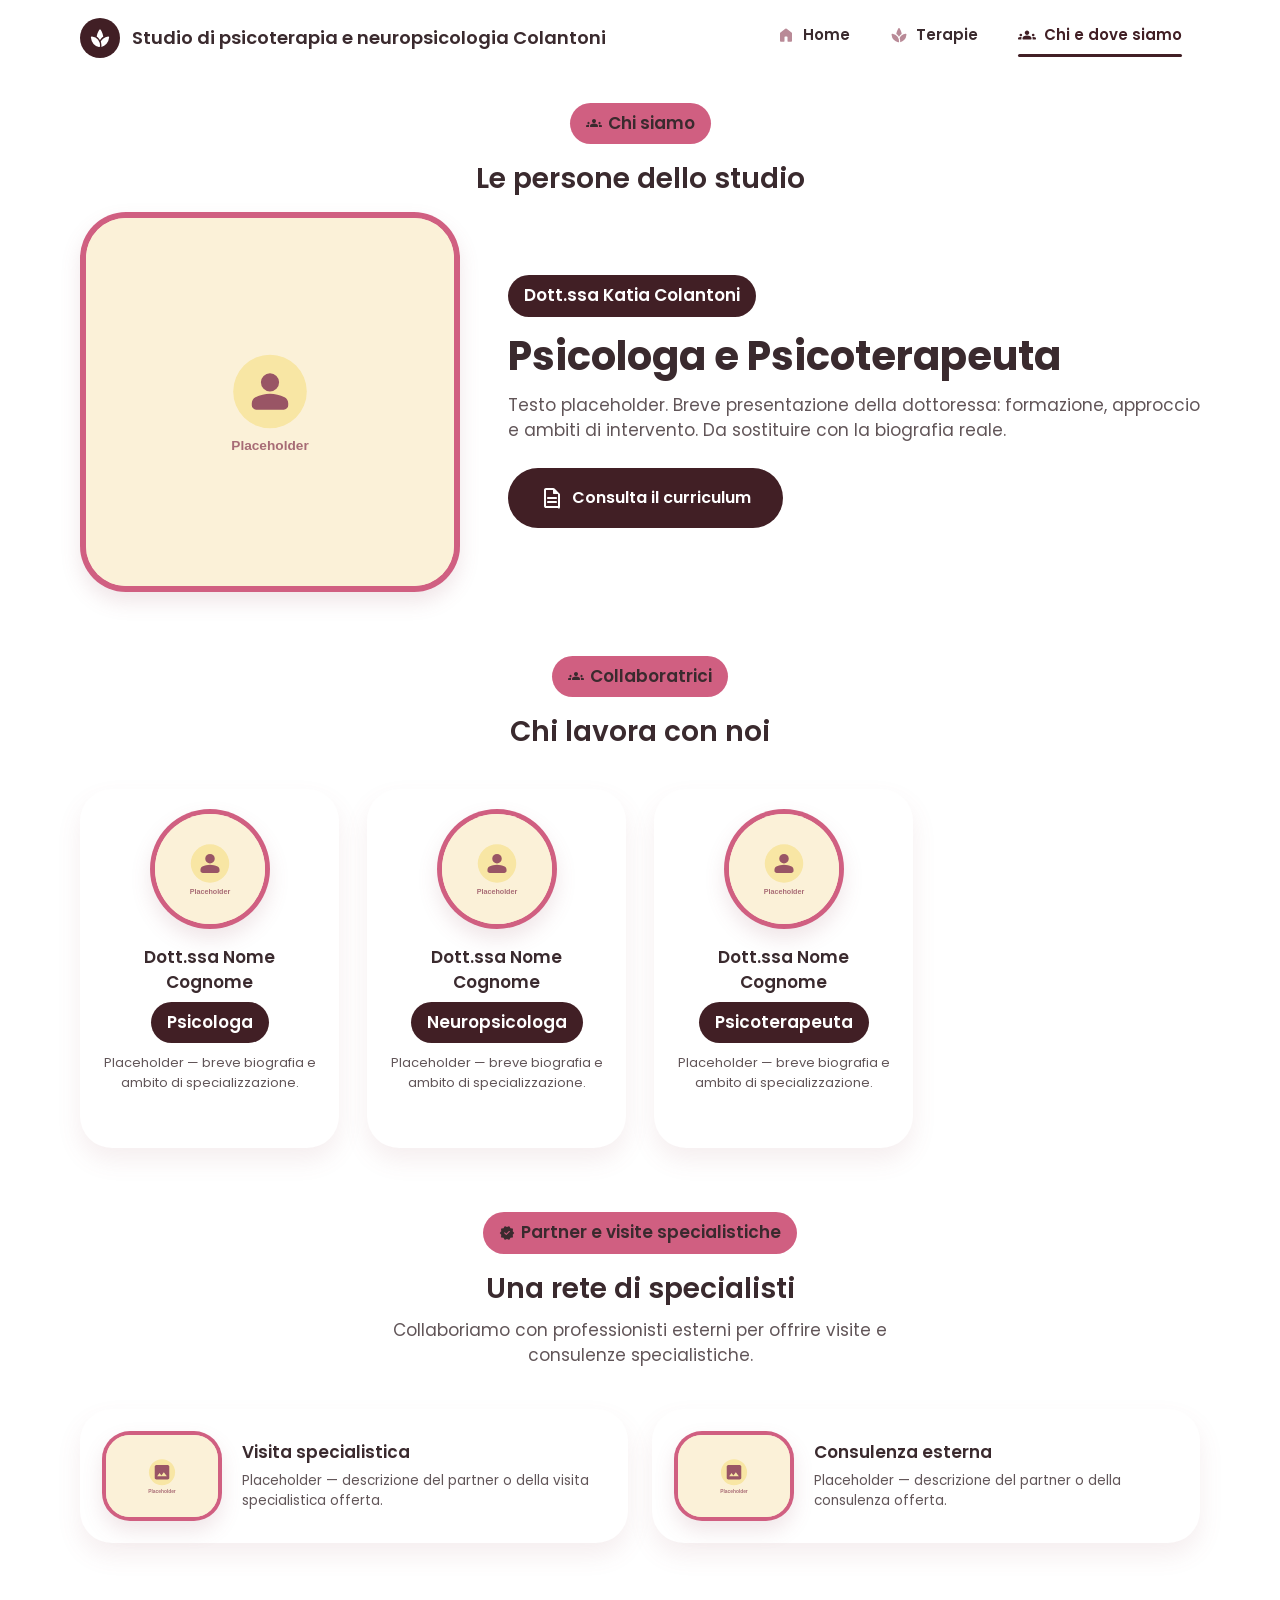
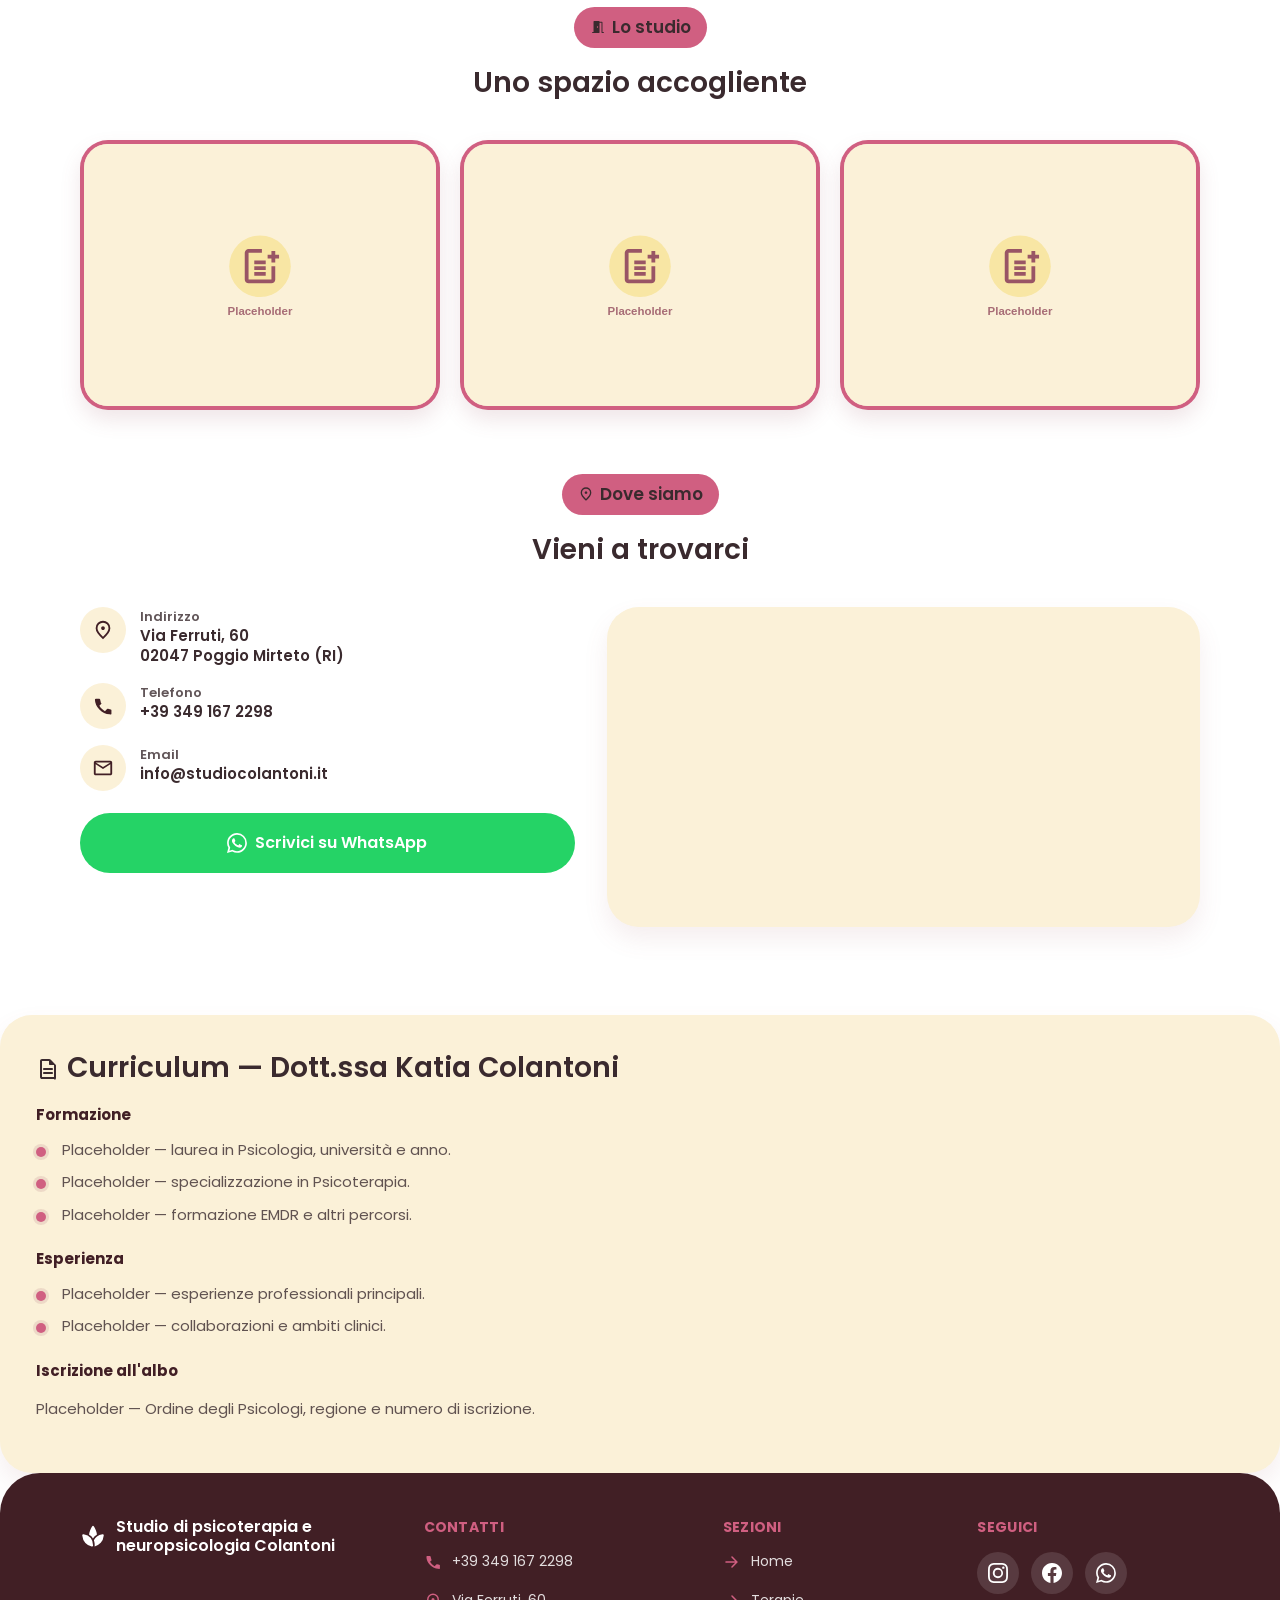
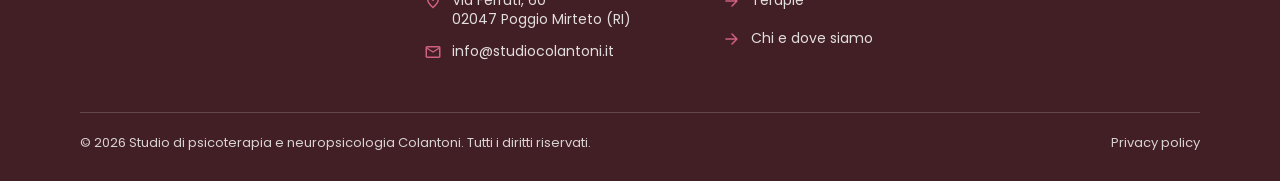
==== commit 74488116: "append map without button" ====
--- a/chi-e-dove-siamo.html
+++ b/chi-e-dove-siamo.html
@@ -24,14 +24,16 @@
   </script>
 
   <title>Chi e dove siamo | Studio di psicoterapia e neuropsicologia Colantoni</title>
-  <meta name="description" content="Conosci la Dott.ssa Katia Colantoni e le collaboratrici dello studio. Dove siamo a Poggio Mirteto: indirizzo, contatti e mappa.">
+  <meta name="description"
+    content="Conosci la Dott.ssa Katia Colantoni e le collaboratrici dello studio. Dove siamo a Poggio Mirteto: indirizzo, contatti e mappa.">
   <link rel="canonical" href="https://IL-TUO-DOMINIO.it/chi-e-dove-siamo.html">
 
   <meta property="og:type" content="website">
   <meta property="og:locale" content="it_IT">
   <meta property="og:site_name" content="Studio di psicoterapia e neuropsicologia Colantoni">
   <meta property="og:title" content="Chi e dove siamo | Studio di psicoterapia e neuropsicologia Colantoni">
-  <meta property="og:description" content="Conosci la Dott.ssa Katia Colantoni e le collaboratrici dello studio. Dove siamo a Poggio Mirteto: indirizzo, contatti e mappa.">
+  <meta property="og:description"
+    content="Conosci la Dott.ssa Katia Colantoni e le collaboratrici dello studio. Dove siamo a Poggio Mirteto: indirizzo, contatti e mappa.">
   <meta property="og:url" content="https://IL-TUO-DOMINIO.it/chi-e-dove-siamo.html">
 
   <link rel="icon" type="image/png" href="favicon.png">
@@ -44,24 +46,122 @@
 </head>
 
 <body>
-  <svg xmlns="http://www.w3.org/2000/svg" class="sprite" aria-hidden="true"><symbol id="i-spa" viewBox="0 -960 960 960"><path d="M431-89q-135-32-232.5-134T83-499q-1-11 2-19.5T95-533q7-6 16-9.5t19-1.5q177 24 266.5 140T483-130q0 11-4 19t-12 14q-7 5-16 7.5t-20 .5Zm48-297q-22-38-60.5-82.5T337-530q2-64 35-152t78-157q6-9 14-13t16-4q8 0 16.5 4t13.5 13q46 69 78.5 157.5T623-530q-42 17-82.5 61.5T479-386Zm62 294q5-57-2.5-119.5T513-322q35-78 114.5-141T830-544q11-2 19.5 1.5T865-533q7 6 10.5 14.5T877-499q-17 171-112 271T541-92Z" /></symbol><symbol id="i-home" viewBox="0 -960 960 960"><path d="M160-180v-390q0-14.25 6.38-27 6.37-12.75 17.62-21l260-195q15.68-12 35.84-12Q500-825 516-813l260 195q11.25 8.25 17.63 21 6.37 12.75 6.37 27v390q0 24.75-17.62 42.37Q764.75-120 740-120H590q-12.75 0-21.37-8.63Q560-137.25 560-150v-220q0-12.75-8.62-21.38Q542.75-400 530-400H430q-12.75 0-21.37 8.62Q400-382.75 400-370v220q0 12.75-8.62 21.37Q382.75-120 370-120H220q-24.75 0-42.37-17.63Q160-155.25 160-180Z" /></symbol><symbol id="i-groups" viewBox="0 -960 960 960"><path d="M30-240q-12.75 0-21.37-8.63Q0-257.25 0-270v-23q0-38.57 41.5-62.78Q83-380 150.38-380q12.16 0 23.39.5t22.23 2.15q-8 17.35-12 35.17-4 17.81-4 37.18v65H30Zm240 0q-12.75 0-21.37-8.63Q240-257.25 240-270v-35q0-32 17.5-58.5T307-410q32-20 76.5-30t96.5-10q53 0 97.5 10t76.5 30q32 20 49 46.5t17 58.5v35q0 12.75-8.62 21.37Q702.75-240 690-240H270Zm510 0v-65q0-19.86-3.5-37.43T765-377.27q11-1.73 22.17-2.23 11.17-.5 22.83-.5 67.5 0 108.75 23.77T960-293v23q0 12.75-8.62 21.37Q942.75-240 930-240H780ZM149.57-410q-28.57 0-49.07-20.56Q80-451.13 80-480q0-29 20.56-49.5Q121.13-550 150-550q29 0 49.5 20.5t20.5 49.93q0 28.57-20.5 49.07T149.57-410Zm660 0q-28.57 0-49.07-20.56Q740-451.13 740-480q0-29 20.56-49.5Q781.13-550 810-550q29 0 49.5 20.5t20.5 49.93q0 28.57-20.5 49.07T809.57-410ZM480-480q-50 0-85-35t-35-85q0-51 35-85.5t85-34.5q51 0 85.5 34.5T600-600q0 50-34.5 85T480-480Z" /></symbol><symbol id="i-favorite" viewBox="0 -960 960 960"><path d="M458-144q-11-4-19-12l-53-49Q262-320 171-424.5T80-643q0-90 60.5-150.5T290-854q51 0 101 24.5t89 80.5q44-56 91-80.5t99-24.5q89 0 149.5 60.5T880-643q0 114-91 218.5T574-205l-53 49q-8 8-19 12t-22 4q-11 0-22-4Z" /></symbol><symbol id="i-verified" viewBox="0 -960 960 960"><path d="m437-433-73-76q-9-10-22-10t-23 9q-10 10-10 23t10 23l97 96q9 9 21 9t21-9l183-182q9-9 9-22t-10-22q-9-8-21.5-7.5T598-593L437-433ZM332-84l-62-106-124-25q-11-2-18.5-12t-5.5-21l14-120-79-92q-8-8-8-20t8-20l79-91-14-120q-2-11 5.5-21t18.5-12l124-25 62-107q6-10 17-14t22 1l109 51 109-51q11-5 22-1.5t17 13.5l63 108 123 25q11 2 18.5 12t5.5 21l-14 120 79 91q8 8 8 20t-8 20l-79 92 14 120q2 11-5.5 21T814-215l-123 25-63 107q-6 10-17 13.5T589-71l-109-51-109 51q-11 5-22 1t-17-14Z" /></symbol><symbol id="i-self_improvement" viewBox="0 -960 960 960"><path d="M261-160q-26 0-43-17t-17-43q0-18 9-34.5t26-23.5l172-68v-138q-60 73-121.5 114T150-322q-12 2-21-7t-9-22q0-12 8.5-21t20.5-11q58-7 107-37t89-81l58-65q10-12 23.5-20t29.5-8h48q16 0 30 8t24 20l58 65q42 49 90 80t105 38q12 2 20.5 11t8.5 21q0 13-9 22t-21 7q-75-7-136.5-48T552-484v138l172 68q17 7 26 23.5t9 34.5q0 26-17 43t-43 17H396v-11q0-26 16-42t42-16h133q8 0 14-6t6-14q0-8-6-14t-14-6H454q-44 0-70 27t-26 71v11h-97Zm167.5-515.5Q407-697 407-727t21.5-51.5Q450-800 480-800t51.5 21.5Q553-757 553-727t-21.5 51.5Q510-654 480-654t-51.5-21.5Z" /></symbol><symbol id="i-meeting_room" viewBox="0 -960 960 960"><path d="M150-120q-12.75 0-21.37-8.68-8.63-8.67-8.63-21.5 0-12.82 8.63-21.32 8.62-8.5 21.37-8.5h62v-630q0-12.75 8.63-21.38Q229.25-840 242-840h300q12.75 0 21.38 8.62Q572-822.75 572-810v15h147q12.75 0 21.38 8.62Q749-777.75 749-765v585h61q12.75 0 21.38 8.68 8.62 8.67 8.62 21.5 0 12.82-8.62 21.32-8.63 8.5-21.38 8.5h-91q-12.75 0-21.37-8.63Q689-137.25 689-150v-585H572v585q0 12.75-8.62 21.37Q554.75-120 542-120H150Zm329.5-388.5Q468-520 451-520t-28.5 11.5Q411-497 411-480t11.5 28.5Q434-440 451-440t28.5-11.5Q491-463 491-480t-11.5-28.5Z" /></symbol><symbol id="i-psychology" viewBox="0 -960 960 960"><path d="m446-418 2 30q.74 6.22 4.78 10.11 4.05 3.89 9.94 3.89h32.39q5.89 0 10.02-3.89 4.12-3.89 4.87-10.11l2-30q12-2 22.47-8.46Q544.94-432.92 553-441l30 10q5 2 10 0t7.8-6.85l15.4-26.3q2.8-4.85 2.3-9.85t-5.19-9.17L593-499q5-14 5-29t-5-29l20.31-15.83Q618-577 618.5-582t-2.3-9.85l-15.4-26.3Q598-623 593-625t-10 0l-30 10q-8.33-7.69-19.17-13.85Q523-635 512-638l-2-30q-.74-6.22-4.78-10.11-4.05-3.89-9.94-3.89h-32.39q-5.89 0-10.01 3.89-4.13 3.89-4.88 10.11l-2 30q-11 3-21.83 9.15Q413.33-622.69 405-615l-30-10q-5-2-10 0t-7.8 6.85l-15.4 26.3Q339-587 339.5-582t5.19 9.17L365-557q-5 14-5 29t5 29l-20.31 15.83Q340-479 339.5-474t2.3 9.85l15.4 26.3Q360-433 365-431t10 0l30-10q8.06 8.08 18.53 14.54Q434-420 446-418Zm-16.5-60.38q-20.5-20.38-20.5-49.5t20.38-49.62q20.38-20.5 49.5-20.5t49.62 20.38q20.5 20.38 20.5 49.5t-20.38 49.62q-20.38 20.5-49.5 20.5t-49.62-20.38ZM270-80q-12.75 0-21.37-8.63Q240-97.25 240-110v-142q-57-52-88.5-121.5T120-520q0-150 105-255t255-105q125 0 221.5 73.5T827-615l55 218q4 14-5 25.5T853-360h-93v140q0 24.75-17.62 42.37Q724.75-160 700-160H600v50q0 12.75-8.62 21.37Q582.75-80 570-80H270Z" /></symbol><symbol id="i-accessibility_new" viewBox="0 -960 960 960"><path d="M428.5-755.5Q407-777 407-807t21.5-51.5Q450-880 480-880t51.5 21.5Q553-837 553-807t-21.5 51.5Q510-734 480-734t-51.5-21.5ZM373-110v-503q-58-5-113.5-11.5T153-642q-14-3-21-14t-4-24q3-13 15-19t26-3q76 16 152 22.5t159 6.5q83 0 159-6.5T791-702q14-3 26 3t15 19q3 13-4 24t-21 14q-51 11-106.5 17.5T587-613v503q0 13-8.5 21.5T557-80q-13 0-21.5-8.5T527-110v-230h-94v230q0 13-8.5 21.5T403-80q-13 0-21.5-8.5T373-110Z" /></symbol><symbol id="i-eco" viewBox="0 -960 960 960"><path d="M444-80q-42 0-78.5-8T298-112q32-119 87.5-230.5T535-529q-112 54-194.5 150T228-161q-4-4-7.5-7t-7.5-7q-45-45-69-103t-24-122q0-69 26-133t75-113q70-72 175-97t303-17q20 1 36.5 8.5T765-731q13 13 21 29.5t9 36.5q10 194-17 302t-99 180q-48 50-109 76.5T444-80Z" /></symbol><symbol id="i-healing" viewBox="0 -960 960 960"><path d="M217-98 98-217q-19-17-19-43t19-43l564-564q18-18 43-17.5t43 17.5l119 119q17 18 17.5 43T867-662L303-98q-17 19-43 19t-43-19Zm287-158 205-205 158 158q18 18 18 43t-18 43L743-93q-17 17-40.5 14.5T662-98L504-256Zm7-125q11-11 11-28t-11-28q-11-11-28-11t-28 11q-11 11-11 28t11 28q11 11 28 11t28-11Zm-102-63q17 0 28-11t11-28q0-17-11-28t-28-11q-17 0-28 11t-11 28q0 17 11 28t28 11Zm147 0q17 0 28-11t11-28q0-17-11-28t-28-11q-17 0-28 11t-11 28q0 17 11 28t28 11Zm-299-58L95-664q-17-17-18-39.5T93-743l124-124q18-18 43-18t43 18l158 158-204 207Zm254-26q11-11 11-28t-11-28q-11-11-28-11t-28 11q-11 11-11 28t11 28q11 11 28 11t28-11Z" /></symbol><symbol id="i-schedule" viewBox="0 -960 960 960"><path d="M513-492v-171q0-13-8.5-21.5T483-693q-13 0-21.5 8.5T453-663v183q0 6 2 11t6 10l144 149q9 10 22.5 9.5T650-310q9-9 9-22t-9-22L513-492ZM480-80q-82 0-155-31.5t-127.5-86Q143-252 111.5-325T80-480q0-82 31.5-155t86-127.5Q252-817 325-848.5T480-880q82 0 155 31.5t127.5 86Q817-708 848.5-635T880-480q0 82-31.5 155t-86 127.5Q708-143 635-111.5T480-80Z" /></symbol><symbol id="i-camera_alt" viewBox="0 -960 960 960"><path d="M480-267q72 0 121-49t49-121q0-73-49-121.5T480-607q-73 0-121.5 48.5T310-437q0 72 48.5 121T480-267Zm0-60q-48 0-79-31.5T370-437q0-48 31-79t79-31q47 0 78.5 31t31.5 79q0 47-31.5 78.5T480-327ZM140-120q-24 0-42-18t-18-42v-513q0-23 18-41.5t42-18.5h147l55-66q8-11 20-16t26-5h184q14 0 26 5t20 16l55 66h147q23 0 41.5 18.5T880-693v513q0 24-18.5 42T820-120H140Z" /></symbol><symbol id="i-open_in_new" viewBox="0 -960 960 960"><path d="M180-120q-24 0-42-18t-18-42v-600q0-24 18-42t42-18h249q12.75 0 21.38 8.68 8.62 8.67 8.62 21.5 0 12.82-8.62 21.32-8.63 8.5-21.38 8.5H180v600h600v-249q0-12.75 8.68-21.38 8.67-8.62 21.5-8.62 12.82 0 21.32 8.62 8.5 8.63 8.5 21.38v249q0 24-18 42t-42 18H180Zm600-617L403-360q-9 9-21 8.5t-21-9.5q-9-9-9-21t9-21l377-377H549q-12.75 0-21.37-8.68-8.63-8.67-8.63-21.5 0-12.82 8.63-21.32 8.62-8.5 21.37-8.5h261q12.75 0 21.38 8.62Q840-822.75 840-810v261q0 12.75-8.68 21.37-8.67 8.63-21.5 8.63-12.82 0-21.32-8.63-8.5-8.62-8.5-21.37v-188Z" /></symbol><symbol id="i-menu" viewBox="0 -960 960 960"><path d="M150-240q-12.75 0-21.37-8.68-8.63-8.67-8.63-21.5 0-12.82 8.63-21.32 8.62-8.5 21.37-8.5h660q12.75 0 21.38 8.68 8.62 8.67 8.62 21.5 0 12.82-8.62 21.32-8.63 8.5-21.38 8.5H150Zm0-210q-12.75 0-21.37-8.68-8.63-8.67-8.63-21.5 0-12.82 8.63-21.32 8.62-8.5 21.37-8.5h660q12.75 0 21.38 8.68 8.62 8.67 8.62 21.5 0 12.82-8.62 21.32-8.63 8.5-21.38 8.5H150Zm0-210q-12.75 0-21.37-8.68-8.63-8.67-8.63-21.5 0-12.82 8.63-21.32 8.62-8.5 21.37-8.5h660q12.75 0 21.38 8.68 8.62 8.67 8.62 21.5 0 12.82-8.62 21.32-8.63 8.5-21.38 8.5H150Z" /></symbol><symbol id="i-wifi_off" viewBox="0 -960 960 960"><path d="M784-91 411-463q-42 10-78 29.5T267-389q-15 12-33.5 13.5T201-388q-14-14-13-32.5t15-31.5q29-26 62-46t75-37L229-646q-35 18-68.5 40.5T98-558q-15 13-34 13.5T31-558q-14-14-12.5-32.5T34-622q30-27 62-50t65-41l-71-71q-9-9-9-21.5t9-21.5q9-9 21.5-9t21.5 9l694 694q9 9 9 21t-9 21q-9 9-21.5 9T784-91Zm-367-63q-27-27-27-63t27-63q27-27 63-27t63 27q27 27 27 63t-27 63q-27 27-63 27t-63-27Zm343-235q-14 14-33 14t-34-13q-32-27-71.5-57T549-500l-12-9q-15-11-7-29t28-14q57 11 104.5 35.5T754-454q15 13 17.5 32T760-389Zm169-169q-14 14-33.5 13.5T861-558q-83-70-178-111t-203-41q-37 0-71 4.5T352-693q-18 6-34.5-2.5T295-722q-6-18 2.5-35.5T324-780q36-11 75.5-15.5T480-800q128 0 241.5 48.5T926-622q14 13 15.5 31.5T929-558Z" /></symbol><symbol id="i-call" viewBox="0 -960 960 960"><path d="M760-123q-118 0-232.5-53T322-322Q235-409 182-523.5T129-756q0-18 12-30t30-12h146q14 0 24 9t14 23l27 116q2 12-.5 22.5T417-590l-95 95q45 76 106 137t137 106l92-92q9-9 21-12t24-1l114 26q14 3 23 13.5t9 24.5v147q0 18-12 30t-30 12Z"/></symbol><symbol id="i-mail" viewBox="0 -960 960 960"><path d="M160-160q-33 0-56.5-23.5T80-240v-480q0-33 23.5-56.5T160-800h640q33 0 56.5 23.5T880-720v480q0 33-23.5 56.5T800-160H160Zm320-280L160-640v400h640v-400L480-440Zm0-80 320-200H160l320 200ZM160-640v-80 480-400Z"/></symbol><symbol id="i-place" viewBox="0 -960 960 960"><path d="M480-480q33 0 56.5-23.5T560-560q0-33-23.5-56.5T480-640q-33 0-56.5 23.5T400-560q0 33 23.5 56.5T480-480Zm0 294q122-112 181-203.5T720-552q0-109-69.5-178.5T480-800q-101 0-170.5 69.5T240-552q0 71 59 162.5T480-186Zm0 106Q319-217 239.5-334.5T160-552q0-150 96.5-239T480-880q127 0 223.5 89T800-552q0 100-79.5 217.5T480-80Zm0-472Z"/></symbol><symbol id="i-star" viewBox="0 -960 960 960"><path d="m233-80 65-281L80-550l288-25 112-265 112 265 288 25-218 189 65 281-247-149L233-80Z"/></symbol><symbol id="i-arrow_forward" viewBox="0 -960 960 960"><path d="M647-440H160q-17 0-28.5-11.5T120-480q0-17 11.5-28.5T160-520h487L451-716q-12-12-11.5-28.5T451-773q12-12 28.5-12t28.5 12l264 265q6 6 8.5 13t2.5 15q0 8-2.5 15t-8.5 13L508-187q-12 12-28.5 11.5T451-188q-11-12-11.5-28t11.5-28l196-196Z"/></symbol><symbol id="i-description" viewBox="0 -960 960 960"><path d="M240-80q-33 0-56.5-23.5T160-160v-640q0-33 23.5-56.5T240-880h287q16 0 30.5 6t25.5 17l194 194q11 11 17 25.5t6 30.5v487q0 33-23.5 56.5T720-80H240Zm280-560v-160H240v640h480v-480H560q-17 0-28.5-11.5T520-640ZM320-280h320q17 0 28.5-11.5T680-320q0-17-11.5-28.5T640-360H320q-17 0-28.5 11.5T280-320q0 17 11.5 28.5T320-280Zm0-160h320q17 0 28.5-11.5T680-480q0-17-11.5-28.5T640-520H320q-17 0-28.5 11.5T280-480q0 17 11.5 28.5T320-440Z"/></symbol></svg>
+  <svg xmlns="http://www.w3.org/2000/svg" class="sprite" aria-hidden="true">
+    <symbol id="i-spa" viewBox="0 -960 960 960">
+      <path
+        d="M431-89q-135-32-232.5-134T83-499q-1-11 2-19.5T95-533q7-6 16-9.5t19-1.5q177 24 266.5 140T483-130q0 11-4 19t-12 14q-7 5-16 7.5t-20 .5Zm48-297q-22-38-60.5-82.5T337-530q2-64 35-152t78-157q6-9 14-13t16-4q8 0 16.5 4t13.5 13q46 69 78.5 157.5T623-530q-42 17-82.5 61.5T479-386Zm62 294q5-57-2.5-119.5T513-322q35-78 114.5-141T830-544q11-2 19.5 1.5T865-533q7 6 10.5 14.5T877-499q-17 171-112 271T541-92Z" />
+    </symbol>
+    <symbol id="i-home" viewBox="0 -960 960 960">
+      <path
+        d="M160-180v-390q0-14.25 6.38-27 6.37-12.75 17.62-21l260-195q15.68-12 35.84-12Q500-825 516-813l260 195q11.25 8.25 17.63 21 6.37 12.75 6.37 27v390q0 24.75-17.62 42.37Q764.75-120 740-120H590q-12.75 0-21.37-8.63Q560-137.25 560-150v-220q0-12.75-8.62-21.38Q542.75-400 530-400H430q-12.75 0-21.37 8.62Q400-382.75 400-370v220q0 12.75-8.62 21.37Q382.75-120 370-120H220q-24.75 0-42.37-17.63Q160-155.25 160-180Z" />
+    </symbol>
+    <symbol id="i-groups" viewBox="0 -960 960 960">
+      <path
+        d="M30-240q-12.75 0-21.37-8.63Q0-257.25 0-270v-23q0-38.57 41.5-62.78Q83-380 150.38-380q12.16 0 23.39.5t22.23 2.15q-8 17.35-12 35.17-4 17.81-4 37.18v65H30Zm240 0q-12.75 0-21.37-8.63Q240-257.25 240-270v-35q0-32 17.5-58.5T307-410q32-20 76.5-30t96.5-10q53 0 97.5 10t76.5 30q32 20 49 46.5t17 58.5v35q0 12.75-8.62 21.37Q702.75-240 690-240H270Zm510 0v-65q0-19.86-3.5-37.43T765-377.27q11-1.73 22.17-2.23 11.17-.5 22.83-.5 67.5 0 108.75 23.77T960-293v23q0 12.75-8.62 21.37Q942.75-240 930-240H780ZM149.57-410q-28.57 0-49.07-20.56Q80-451.13 80-480q0-29 20.56-49.5Q121.13-550 150-550q29 0 49.5 20.5t20.5 49.93q0 28.57-20.5 49.07T149.57-410Zm660 0q-28.57 0-49.07-20.56Q740-451.13 740-480q0-29 20.56-49.5Q781.13-550 810-550q29 0 49.5 20.5t20.5 49.93q0 28.57-20.5 49.07T809.57-410ZM480-480q-50 0-85-35t-35-85q0-51 35-85.5t85-34.5q51 0 85.5 34.5T600-600q0 50-34.5 85T480-480Z" />
+    </symbol>
+    <symbol id="i-favorite" viewBox="0 -960 960 960">
+      <path
+        d="M458-144q-11-4-19-12l-53-49Q262-320 171-424.5T80-643q0-90 60.5-150.5T290-854q51 0 101 24.5t89 80.5q44-56 91-80.5t99-24.5q89 0 149.5 60.5T880-643q0 114-91 218.5T574-205l-53 49q-8 8-19 12t-22 4q-11 0-22-4Z" />
+    </symbol>
+    <symbol id="i-verified" viewBox="0 -960 960 960">
+      <path
+        d="m437-433-73-76q-9-10-22-10t-23 9q-10 10-10 23t10 23l97 96q9 9 21 9t21-9l183-182q9-9 9-22t-10-22q-9-8-21.5-7.5T598-593L437-433ZM332-84l-62-106-124-25q-11-2-18.5-12t-5.5-21l14-120-79-92q-8-8-8-20t8-20l79-91-14-120q-2-11 5.5-21t18.5-12l124-25 62-107q6-10 17-14t22 1l109 51 109-51q11-5 22-1.5t17 13.5l63 108 123 25q11 2 18.5 12t5.5 21l-14 120 79 91q8 8 8 20t-8 20l-79 92 14 120q2 11-5.5 21T814-215l-123 25-63 107q-6 10-17 13.5T589-71l-109-51-109 51q-11 5-22 1t-17-14Z" />
+    </symbol>
+    <symbol id="i-self_improvement" viewBox="0 -960 960 960">
+      <path
+        d="M261-160q-26 0-43-17t-17-43q0-18 9-34.5t26-23.5l172-68v-138q-60 73-121.5 114T150-322q-12 2-21-7t-9-22q0-12 8.5-21t20.5-11q58-7 107-37t89-81l58-65q10-12 23.5-20t29.5-8h48q16 0 30 8t24 20l58 65q42 49 90 80t105 38q12 2 20.5 11t8.5 21q0 13-9 22t-21 7q-75-7-136.5-48T552-484v138l172 68q17 7 26 23.5t9 34.5q0 26-17 43t-43 17H396v-11q0-26 16-42t42-16h133q8 0 14-6t6-14q0-8-6-14t-14-6H454q-44 0-70 27t-26 71v11h-97Zm167.5-515.5Q407-697 407-727t21.5-51.5Q450-800 480-800t51.5 21.5Q553-757 553-727t-21.5 51.5Q510-654 480-654t-51.5-21.5Z" />
+    </symbol>
+    <symbol id="i-meeting_room" viewBox="0 -960 960 960">
+      <path
+        d="M150-120q-12.75 0-21.37-8.68-8.63-8.67-8.63-21.5 0-12.82 8.63-21.32 8.62-8.5 21.37-8.5h62v-630q0-12.75 8.63-21.38Q229.25-840 242-840h300q12.75 0 21.38 8.62Q572-822.75 572-810v15h147q12.75 0 21.38 8.62Q749-777.75 749-765v585h61q12.75 0 21.38 8.68 8.62 8.67 8.62 21.5 0 12.82-8.62 21.32-8.63 8.5-21.38 8.5h-91q-12.75 0-21.37-8.63Q689-137.25 689-150v-585H572v585q0 12.75-8.62 21.37Q554.75-120 542-120H150Zm329.5-388.5Q468-520 451-520t-28.5 11.5Q411-497 411-480t11.5 28.5Q434-440 451-440t28.5-11.5Q491-463 491-480t-11.5-28.5Z" />
+    </symbol>
+    <symbol id="i-psychology" viewBox="0 -960 960 960">
+      <path
+        d="m446-418 2 30q.74 6.22 4.78 10.11 4.05 3.89 9.94 3.89h32.39q5.89 0 10.02-3.89 4.12-3.89 4.87-10.11l2-30q12-2 22.47-8.46Q544.94-432.92 553-441l30 10q5 2 10 0t7.8-6.85l15.4-26.3q2.8-4.85 2.3-9.85t-5.19-9.17L593-499q5-14 5-29t-5-29l20.31-15.83Q618-577 618.5-582t-2.3-9.85l-15.4-26.3Q598-623 593-625t-10 0l-30 10q-8.33-7.69-19.17-13.85Q523-635 512-638l-2-30q-.74-6.22-4.78-10.11-4.05-3.89-9.94-3.89h-32.39q-5.89 0-10.01 3.89-4.13 3.89-4.88 10.11l-2 30q-11 3-21.83 9.15Q413.33-622.69 405-615l-30-10q-5-2-10 0t-7.8 6.85l-15.4 26.3Q339-587 339.5-582t5.19 9.17L365-557q-5 14-5 29t5 29l-20.31 15.83Q340-479 339.5-474t2.3 9.85l15.4 26.3Q360-433 365-431t10 0l30-10q8.06 8.08 18.53 14.54Q434-420 446-418Zm-16.5-60.38q-20.5-20.38-20.5-49.5t20.38-49.62q20.38-20.5 49.5-20.5t49.62 20.38q20.5 20.38 20.5 49.5t-20.38 49.62q-20.38 20.5-49.5 20.5t-49.62-20.38ZM270-80q-12.75 0-21.37-8.63Q240-97.25 240-110v-142q-57-52-88.5-121.5T120-520q0-150 105-255t255-105q125 0 221.5 73.5T827-615l55 218q4 14-5 25.5T853-360h-93v140q0 24.75-17.62 42.37Q724.75-160 700-160H600v50q0 12.75-8.62 21.37Q582.75-80 570-80H270Z" />
+    </symbol>
+    <symbol id="i-accessibility_new" viewBox="0 -960 960 960">
+      <path
+        d="M428.5-755.5Q407-777 407-807t21.5-51.5Q450-880 480-880t51.5 21.5Q553-837 553-807t-21.5 51.5Q510-734 480-734t-51.5-21.5ZM373-110v-503q-58-5-113.5-11.5T153-642q-14-3-21-14t-4-24q3-13 15-19t26-3q76 16 152 22.5t159 6.5q83 0 159-6.5T791-702q14-3 26 3t15 19q3 13-4 24t-21 14q-51 11-106.5 17.5T587-613v503q0 13-8.5 21.5T557-80q-13 0-21.5-8.5T527-110v-230h-94v230q0 13-8.5 21.5T403-80q-13 0-21.5-8.5T373-110Z" />
+    </symbol>
+    <symbol id="i-eco" viewBox="0 -960 960 960">
+      <path
+        d="M444-80q-42 0-78.5-8T298-112q32-119 87.5-230.5T535-529q-112 54-194.5 150T228-161q-4-4-7.5-7t-7.5-7q-45-45-69-103t-24-122q0-69 26-133t75-113q70-72 175-97t303-17q20 1 36.5 8.5T765-731q13 13 21 29.5t9 36.5q10 194-17 302t-99 180q-48 50-109 76.5T444-80Z" />
+    </symbol>
+    <symbol id="i-healing" viewBox="0 -960 960 960">
+      <path
+        d="M217-98 98-217q-19-17-19-43t19-43l564-564q18-18 43-17.5t43 17.5l119 119q17 18 17.5 43T867-662L303-98q-17 19-43 19t-43-19Zm287-158 205-205 158 158q18 18 18 43t-18 43L743-93q-17 17-40.5 14.5T662-98L504-256Zm7-125q11-11 11-28t-11-28q-11-11-28-11t-28 11q-11 11-11 28t11 28q11 11 28 11t28-11Zm-102-63q17 0 28-11t11-28q0-17-11-28t-28-11q-17 0-28 11t-11 28q0 17 11 28t28 11Zm147 0q17 0 28-11t11-28q0-17-11-28t-28-11q-17 0-28 11t-11 28q0 17 11 28t28 11Zm-299-58L95-664q-17-17-18-39.5T93-743l124-124q18-18 43-18t43 18l158 158-204 207Zm254-26q11-11 11-28t-11-28q-11-11-28-11t-28 11q-11 11-11 28t11 28q11 11 28 11t28-11Z" />
+    </symbol>
+    <symbol id="i-schedule" viewBox="0 -960 960 960">
+      <path
+        d="M513-492v-171q0-13-8.5-21.5T483-693q-13 0-21.5 8.5T453-663v183q0 6 2 11t6 10l144 149q9 10 22.5 9.5T650-310q9-9 9-22t-9-22L513-492ZM480-80q-82 0-155-31.5t-127.5-86Q143-252 111.5-325T80-480q0-82 31.5-155t86-127.5Q252-817 325-848.5T480-880q82 0 155 31.5t127.5 86Q817-708 848.5-635T880-480q0 82-31.5 155t-86 127.5Q708-143 635-111.5T480-80Z" />
+    </symbol>
+    <symbol id="i-camera_alt" viewBox="0 -960 960 960">
+      <path
+        d="M480-267q72 0 121-49t49-121q0-73-49-121.5T480-607q-73 0-121.5 48.5T310-437q0 72 48.5 121T480-267Zm0-60q-48 0-79-31.5T370-437q0-48 31-79t79-31q47 0 78.5 31t31.5 79q0 47-31.5 78.5T480-327ZM140-120q-24 0-42-18t-18-42v-513q0-23 18-41.5t42-18.5h147l55-66q8-11 20-16t26-5h184q14 0 26 5t20 16l55 66h147q23 0 41.5 18.5T880-693v513q0 24-18.5 42T820-120H140Z" />
+    </symbol>
+    <symbol id="i-open_in_new" viewBox="0 -960 960 960">
+      <path
+        d="M180-120q-24 0-42-18t-18-42v-600q0-24 18-42t42-18h249q12.75 0 21.38 8.68 8.62 8.67 8.62 21.5 0 12.82-8.62 21.32-8.63 8.5-21.38 8.5H180v600h600v-249q0-12.75 8.68-21.38 8.67-8.62 21.5-8.62 12.82 0 21.32 8.62 8.5 8.63 8.5 21.38v249q0 24-18 42t-42 18H180Zm600-617L403-360q-9 9-21 8.5t-21-9.5q-9-9-9-21t9-21l377-377H549q-12.75 0-21.37-8.68-8.63-8.67-8.63-21.5 0-12.82 8.63-21.32 8.62-8.5 21.37-8.5h261q12.75 0 21.38 8.62Q840-822.75 840-810v261q0 12.75-8.68 21.37-8.67 8.63-21.5 8.63-12.82 0-21.32-8.63-8.5-8.62-8.5-21.37v-188Z" />
+    </symbol>
+    <symbol id="i-menu" viewBox="0 -960 960 960">
+      <path
+        d="M150-240q-12.75 0-21.37-8.68-8.63-8.67-8.63-21.5 0-12.82 8.63-21.32 8.62-8.5 21.37-8.5h660q12.75 0 21.38 8.68 8.62 8.67 8.62 21.5 0 12.82-8.62 21.32-8.63 8.5-21.38 8.5H150Zm0-210q-12.75 0-21.37-8.68-8.63-8.67-8.63-21.5 0-12.82 8.63-21.32 8.62-8.5 21.37-8.5h660q12.75 0 21.38 8.68 8.62 8.67 8.62 21.5 0 12.82-8.62 21.32-8.63 8.5-21.38 8.5H150Zm0-210q-12.75 0-21.37-8.68-8.63-8.67-8.63-21.5 0-12.82 8.63-21.32 8.62-8.5 21.37-8.5h660q12.75 0 21.38 8.68 8.62 8.67 8.62 21.5 0 12.82-8.62 21.32-8.63 8.5-21.38 8.5H150Z" />
+    </symbol>
+    <symbol id="i-wifi_off" viewBox="0 -960 960 960">
+      <path
+        d="M784-91 411-463q-42 10-78 29.5T267-389q-15 12-33.5 13.5T201-388q-14-14-13-32.5t15-31.5q29-26 62-46t75-37L229-646q-35 18-68.5 40.5T98-558q-15 13-34 13.5T31-558q-14-14-12.5-32.5T34-622q30-27 62-50t65-41l-71-71q-9-9-9-21.5t9-21.5q9-9 21.5-9t21.5 9l694 694q9 9 9 21t-9 21q-9 9-21.5 9T784-91Zm-367-63q-27-27-27-63t27-63q27-27 63-27t63 27q27 27 27 63t-27 63q-27 27-63 27t-63-27Zm343-235q-14 14-33 14t-34-13q-32-27-71.5-57T549-500l-12-9q-15-11-7-29t28-14q57 11 104.5 35.5T754-454q15 13 17.5 32T760-389Zm169-169q-14 14-33.5 13.5T861-558q-83-70-178-111t-203-41q-37 0-71 4.5T352-693q-18 6-34.5-2.5T295-722q-6-18 2.5-35.5T324-780q36-11 75.5-15.5T480-800q128 0 241.5 48.5T926-622q14 13 15.5 31.5T929-558Z" />
+    </symbol>
+    <symbol id="i-call" viewBox="0 -960 960 960">
+      <path
+        d="M760-123q-118 0-232.5-53T322-322Q235-409 182-523.5T129-756q0-18 12-30t30-12h146q14 0 24 9t14 23l27 116q2 12-.5 22.5T417-590l-95 95q45 76 106 137t137 106l92-92q9-9 21-12t24-1l114 26q14 3 23 13.5t9 24.5v147q0 18-12 30t-30 12Z" />
+    </symbol>
+    <symbol id="i-mail" viewBox="0 -960 960 960">
+      <path
+        d="M160-160q-33 0-56.5-23.5T80-240v-480q0-33 23.5-56.5T160-800h640q33 0 56.5 23.5T880-720v480q0 33-23.5 56.5T800-160H160Zm320-280L160-640v400h640v-400L480-440Zm0-80 320-200H160l320 200ZM160-640v-80 480-400Z" />
+    </symbol>
+    <symbol id="i-place" viewBox="0 -960 960 960">
+      <path
+        d="M480-480q33 0 56.5-23.5T560-560q0-33-23.5-56.5T480-640q-33 0-56.5 23.5T400-560q0 33 23.5 56.5T480-480Zm0 294q122-112 181-203.5T720-552q0-109-69.5-178.5T480-800q-101 0-170.5 69.5T240-552q0 71 59 162.5T480-186Zm0 106Q319-217 239.5-334.5T160-552q0-150 96.5-239T480-880q127 0 223.5 89T800-552q0 100-79.5 217.5T480-80Zm0-472Z" />
+    </symbol>
+    <symbol id="i-star" viewBox="0 -960 960 960">
+      <path d="m233-80 65-281L80-550l288-25 112-265 112 265 288 25-218 189 65 281-247-149L233-80Z" />
+    </symbol>
+    <symbol id="i-arrow_forward" viewBox="0 -960 960 960">
+      <path
+        d="M647-440H160q-17 0-28.5-11.5T120-480q0-17 11.5-28.5T160-520h487L451-716q-12-12-11.5-28.5T451-773q12-12 28.5-12t28.5 12l264 265q6 6 8.5 13t2.5 15q0 8-2.5 15t-8.5 13L508-187q-12 12-28.5 11.5T451-188q-11-12-11.5-28t11.5-28l196-196Z" />
+    </symbol>
+    <symbol id="i-description" viewBox="0 -960 960 960">
+      <path
+        d="M240-80q-33 0-56.5-23.5T160-160v-640q0-33 23.5-56.5T240-880h287q16 0 30.5 6t25.5 17l194 194q11 11 17 25.5t6 30.5v487q0 33-23.5 56.5T720-80H240Zm280-560v-160H240v640h480v-480H560q-17 0-28.5-11.5T520-640ZM320-280h320q17 0 28.5-11.5T680-320q0-17-11.5-28.5T640-360H320q-17 0-28.5 11.5T280-320q0 17 11.5 28.5T320-280Zm0-160h320q17 0 28.5-11.5T680-480q0-17-11.5-28.5T640-520H320q-17 0-28.5 11.5T280-480q0 17 11.5 28.5T320-440Z" />
+    </symbol>
+  </svg>
   <div class="layout">
 
     <!-- ═══════════ Barra di navigazione (TopNavBar) ═══════════ -->
     <header class="topbar">
       <a class="brand" href="index.html">
-        <span class="brand__mark"><svg class="icon" aria-hidden="true"><use href="#i-spa"></use></svg></span>
+        <span class="brand__mark"><svg class="icon" aria-hidden="true">
+            <use href="#i-spa"></use>
+          </svg></span>
         <span class="brand__name">Studio di psicoterapia e neuropsicologia Colantoni</span>
       </a>
 
       <nav class="nav" aria-label="Navigazione principale">
-        <a class="nav__item" href="index.html"><svg class="icon" aria-hidden="true"><use href="#i-home"></use></svg>Home</a>
-        <a class="nav__item" href="terapie.html"><svg class="icon" aria-hidden="true"><use href="#i-spa"></use></svg>Terapie</a>
-        <a class="nav__item" href="chi-e-dove-siamo.html" aria-current="page"><svg class="icon" aria-hidden="true"><use href="#i-groups"></use></svg>Chi e dove siamo</a>
+        <a class="nav__item" href="index.html"><svg class="icon" aria-hidden="true">
+            <use href="#i-home"></use>
+          </svg>Home</a>
+        <a class="nav__item" href="terapie.html"><svg class="icon" aria-hidden="true">
+            <use href="#i-spa"></use>
+          </svg>Terapie</a>
+        <a class="nav__item" href="chi-e-dove-siamo.html" aria-current="page"><svg class="icon" aria-hidden="true">
+            <use href="#i-groups"></use>
+          </svg>Chi e dove siamo</a>
       </nav>
 
       <button class="menu-btn" type="button" aria-label="Apri il menu" aria-controls="drawer" aria-expanded="false">
-        <svg class="icon" aria-hidden="true"><use href="#i-menu"></use></svg>
+        <svg class="icon" aria-hidden="true">
+          <use href="#i-menu"></use>
+        </svg>
       </button>
     </header>
 
@@ -69,13 +169,22 @@
     <div class="scrim" id="scrim"></div>
     <aside class="drawer" id="drawer" aria-hidden="true" aria-label="Menu">
       <a class="brand" href="index.html">
-        <span class="brand__mark"><svg class="icon" aria-hidden="true"><use href="#i-spa"></use></svg></span>
+        <span class="brand__mark"><svg class="icon" aria-hidden="true">
+            <use href="#i-spa"></use>
+          </svg></span>
         <span class="brand__name">Studio di psicoterapia e neuropsicologia Colantoni</span>
       </a>
       <ul class="drawer__list">
-        <li><a class="drawer__item" href="index.html"><svg class="icon" aria-hidden="true"><use href="#i-home"></use></svg>Home</a></li>
-        <li><a class="drawer__item" href="terapie.html"><svg class="icon" aria-hidden="true"><use href="#i-spa"></use></svg>Terapie</a></li>
-        <li><a class="drawer__item" href="chi-e-dove-siamo.html" aria-current="page"><svg class="icon" aria-hidden="true"><use href="#i-groups"></use></svg>Chi e dove siamo</a></li>
+        <li><a class="drawer__item" href="index.html"><svg class="icon" aria-hidden="true">
+              <use href="#i-home"></use>
+            </svg>Home</a></li>
+        <li><a class="drawer__item" href="terapie.html"><svg class="icon" aria-hidden="true">
+              <use href="#i-spa"></use>
+            </svg>Terapie</a></li>
+        <li><a class="drawer__item" href="chi-e-dove-siamo.html" aria-current="page"><svg class="icon"
+              aria-hidden="true">
+              <use href="#i-groups"></use>
+            </svg>Chi e dove siamo</a></li>
       </ul>
     </aside>
 
@@ -83,14 +192,17 @@
 
       <!-- ▓ 1. Presentazione in evidenza della Dott.ssa + pulsante curriculum ▓ -->
       <div class="section-head">
-        <span class="pill"><svg class="icon" aria-hidden="true"><use href="#i-groups"></use></svg>Chi siamo</span>
+        <span class="pill"><svg class="icon" aria-hidden="true">
+            <use href="#i-groups"></use>
+          </svg>Chi siamo</span>
         <h1 class="headline-md section-head__title">Le persone dello studio</h1>
       </div>
 
       <section class="feature-hero">
         <div class="feature-hero__media">
           <div class="photo photo--xl">
-            <img src="assets/img/katia.svg" alt="Placeholder — ritratto della Dott.ssa Katia Colantoni" width="700" height="700">
+            <img src="assets/img/katia.svg" alt="Placeholder — ritratto della Dott.ssa Katia Colantoni" width="700"
+              height="700">
           </div>
         </div>
         <div class="feature-hero__text">
@@ -104,7 +216,9 @@
             <!-- Pulsante richiesto: "consultare il curriculum".
                  Rimanda alla sezione #curriculum in fondo alla pagina,
                  così è già funzionante senza allegare un PDF esterno. -->
-            <a class="btn btn--primary" href="#curriculum"><svg class="icon" aria-hidden="true"><use href="#i-description"></use></svg>Consulta il curriculum</a>
+            <a class="btn btn--primary" href="#curriculum"><svg class="icon" aria-hidden="true">
+                <use href="#i-description"></use>
+              </svg>Consulta il curriculum</a>
           </div>
         </div>
       </section>
@@ -112,24 +226,29 @@
       <!-- ▓ 2. Collaboratrici ▓ -->
       <section class="section">
         <div class="section-head">
-          <span class="pill"><svg class="icon" aria-hidden="true"><use href="#i-groups"></use></svg>Collaboratrici</span>
+          <span class="pill"><svg class="icon" aria-hidden="true">
+              <use href="#i-groups"></use>
+            </svg>Collaboratrici</span>
           <h2 class="headline-md section-head__title">Chi lavora con noi</h2>
         </div>
         <div class="grid">
           <article class="card team-card">
-            <div class="photo photo--circle"><img src="assets/img/collaboratrice-1.svg" alt="Placeholder — collaboratrice" width="300" height="300" loading="lazy"></div>
+            <div class="photo photo--circle"><img src="assets/img/collaboratrice-1.svg"
+                alt="Placeholder — collaboratrice" width="300" height="300" loading="lazy"></div>
             <h3 class="title-lg team-card__name">Dott.ssa Nome Cognome</h3>
             <span class="pill pill--primary">Psicologa</span>
             <p class="body-md team-card__bio">Placeholder — breve biografia e ambito di specializzazione.</p>
           </article>
           <article class="card team-card">
-            <div class="photo photo--circle"><img src="assets/img/collaboratrice-2.svg" alt="Placeholder — collaboratrice" width="300" height="300" loading="lazy"></div>
+            <div class="photo photo--circle"><img src="assets/img/collaboratrice-2.svg"
+                alt="Placeholder — collaboratrice" width="300" height="300" loading="lazy"></div>
             <h3 class="title-lg team-card__name">Dott.ssa Nome Cognome</h3>
             <span class="pill pill--primary">Neuropsicologa</span>
             <p class="body-md team-card__bio">Placeholder — breve biografia e ambito di specializzazione.</p>
           </article>
           <article class="card team-card">
-            <div class="photo photo--circle"><img src="assets/img/collaboratrice-3.svg" alt="Placeholder — collaboratrice" width="300" height="300" loading="lazy"></div>
+            <div class="photo photo--circle"><img src="assets/img/collaboratrice-3.svg"
+                alt="Placeholder — collaboratrice" width="300" height="300" loading="lazy"></div>
             <h3 class="title-lg team-card__name">Dott.ssa Nome Cognome</h3>
             <span class="pill pill--primary">Psicoterapeuta</span>
             <p class="body-md team-card__bio">Placeholder — breve biografia e ambito di specializzazione.</p>
@@ -140,7 +259,9 @@
       <!-- ▓ 3. Partner e visite specialistiche ▓ -->
       <section class="section">
         <div class="section-head">
-          <span class="pill"><svg class="icon" aria-hidden="true"><use href="#i-verified"></use></svg>Partner e visite specialistiche</span>
+          <span class="pill"><svg class="icon" aria-hidden="true">
+              <use href="#i-verified"></use>
+            </svg>Partner e visite specialistiche</span>
           <h2 class="headline-md section-head__title">Una rete di specialisti</h2>
           <p class="body-md section-head__lead">
             Collaboriamo con professionisti esterni per offrire visite e consulenze
@@ -149,14 +270,17 @@
         </div>
         <div class="partners">
           <article class="card partner">
-            <div class="photo photo--md"><img src="assets/img/partner-1.svg" alt="Placeholder — partner" width="600" height="450" loading="lazy"></div>
+            <div class="photo photo--md"><img src="assets/img/partner-1.svg" alt="Placeholder — partner" width="600"
+                height="450" loading="lazy"></div>
             <div>
               <h3 class="title-lg partner__title">Visita specialistica</h3>
-              <p class="body-md partner__desc">Placeholder — descrizione del partner o della visita specialistica offerta.</p>
+              <p class="body-md partner__desc">Placeholder — descrizione del partner o della visita specialistica
+                offerta.</p>
             </div>
           </article>
           <article class="card partner">
-            <div class="photo photo--md"><img src="assets/img/partner-2.svg" alt="Placeholder — partner" width="600" height="450" loading="lazy"></div>
+            <div class="photo photo--md"><img src="assets/img/partner-2.svg" alt="Placeholder — partner" width="600"
+                height="450" loading="lazy"></div>
             <div>
               <h3 class="title-lg partner__title">Consulenza esterna</h3>
               <p class="body-md partner__desc">Placeholder — descrizione del partner o della consulenza offerta.</p>
@@ -168,20 +292,27 @@
       <!-- ▓ 4. Foto dello studio ▓ -->
       <section class="section">
         <div class="section-head">
-          <span class="pill"><svg class="icon" aria-hidden="true"><use href="#i-meeting_room"></use></svg>Lo studio</span>
+          <span class="pill"><svg class="icon" aria-hidden="true">
+              <use href="#i-meeting_room"></use>
+            </svg>Lo studio</span>
           <h2 class="headline-md section-head__title">Uno spazio accogliente</h2>
         </div>
         <div class="gallery">
-          <div class="photo photo--md"><img src="assets/img/studio-1.svg" alt="Placeholder — foto dello studio" width="800" height="600" loading="lazy"></div>
-          <div class="photo photo--md"><img src="assets/img/studio-2.svg" alt="Placeholder — foto dello studio" width="800" height="600" loading="lazy"></div>
-          <div class="photo photo--md"><img src="assets/img/studio-3.svg" alt="Placeholder — foto dello studio" width="800" height="600" loading="lazy"></div>
+          <div class="photo photo--md"><img src="assets/img/studio-1.svg" alt="Placeholder — foto dello studio"
+              width="800" height="600" loading="lazy"></div>
+          <div class="photo photo--md"><img src="assets/img/studio-2.svg" alt="Placeholder — foto dello studio"
+              width="800" height="600" loading="lazy"></div>
+          <div class="photo photo--md"><img src="assets/img/studio-3.svg" alt="Placeholder — foto dello studio"
+              width="800" height="600" loading="lazy"></div>
         </div>
       </section>
 
       <!-- ▓ 5. Dove siamo: mappa + contatti + WhatsApp ▓ -->
       <section class="section" id="dove-siamo">
         <div class="section-head">
-          <span class="pill"><svg class="icon" aria-hidden="true"><use href="#i-place"></use></svg>Dove siamo</span>
+          <span class="pill"><svg class="icon" aria-hidden="true">
+              <use href="#i-place"></use>
+            </svg>Dove siamo</span>
           <h2 class="headline-md section-head__title">Vieni a trovarci</h2>
         </div>
 
@@ -189,122 +320,170 @@
           <!-- Colonna contatti -->
           <div class="where__info">
             <div class="contact-row">
-              <div class="contact-row__icon"><svg class="icon" aria-hidden="true"><use href="#i-place"></use></svg></div>
+              <div class="contact-row__icon"><svg class="icon" aria-hidden="true">
+                  <use href="#i-place"></use>
+                </svg></div>
               <div>
                 <div class="contact-row__label">Indirizzo</div>
                 <div class="contact-row__value">Via Ferruti, 60<br>02047 Poggio Mirteto (RI)</div>
               </div>
             </div>
             <a class="contact-row" href="tel:+393491672298">
-              <div class="contact-row__icon"><svg class="icon" aria-hidden="true"><use href="#i-call"></use></svg></div>
+              <div class="contact-row__icon"><svg class="icon" aria-hidden="true">
+                  <use href="#i-call"></use>
+                </svg></div>
               <div>
                 <div class="contact-row__label">Telefono</div>
                 <div class="contact-row__value">+39 349 167 2298</div>
               </div>
             </a>
             <a class="contact-row" href="mailto:info@studiocolantoni.it">
-              <div class="contact-row__icon"><svg class="icon" aria-hidden="true"><use href="#i-mail"></use></svg></div>
+              <div class="contact-row__icon"><svg class="icon" aria-hidden="true">
+                  <use href="#i-mail"></use>
+                </svg></div>
               <div>
                 <div class="contact-row__label">Email</div>
                 <div class="contact-row__value">info@studiocolantoni.it</div>
               </div>
             </a>
-            <a class="btn btn--whatsapp" href="https://wa.me/message/WDTUO3AL5MNND1" target="_blank" rel="noopener noreferrer" style="margin-top:6px">
-              <svg xmlns="http://www.w3.org/2000/svg" width="20" height="20" viewBox="0 0 16 16"><path d="M13.601 2.326A7.85 7.85 0 0 0 7.994 0C3.627 0 .068 3.558.064 7.926c0 1.399.366 2.76 1.057 3.965L0 16l4.204-1.102a7.9 7.9 0 0 0 3.79.965h.004c4.368 0 7.926-3.558 7.93-7.93A7.9 7.9 0 0 0 13.6 2.326zM7.994 14.521a6.6 6.6 0 0 1-3.356-.92l-.24-.144-2.494.654.666-2.433-.156-.251a6.56 6.56 0 0 1-1.007-3.505c0-3.626 2.957-6.584 6.591-6.584a6.56 6.56 0 0 1 4.66 1.931 6.56 6.56 0 0 1 1.928 4.66c-.004 3.639-2.961 6.592-6.592 6.592m3.615-4.934c-.197-.099-1.17-.578-1.353-.646-.182-.065-.315-.099-.445.099-.133.197-.513.646-.627.775-.114.133-.232.148-.43.05-.197-.1-.836-.308-1.592-.985-.59-.525-.985-1.175-1.103-1.372-.114-.198-.011-.304.088-.403.087-.088.197-.232.296-.346.1-.114.133-.198.198-.33.065-.134.034-.248-.015-.347-.05-.099-.445-1.076-.612-1.47-.16-.389-.323-.335-.445-.34-.114-.007-.247-.007-.38-.007a.73.73 0 0 0-.529.247c-.182.198-.691.677-.691 1.654s.71 1.916.81 2.049c.098.133 1.394 2.132 3.383 2.992.47.205.84.326 1.129.418.475.152.904.129 1.246.08.38-.058 1.171-.48 1.338-.943.164-.464.164-.86.114-.943-.049-.084-.182-.133-.38-.232"> </path></svg>Scrivici su WhatsApp
+            <a class="btn btn--whatsapp" href="https://wa.me/message/WDTUO3AL5MNND1" target="_blank"
+              rel="noopener noreferrer" style="margin-top:6px">
+              <svg xmlns="http://www.w3.org/2000/svg" width="20" height="20" viewBox="0 0 16 16">
+                <path
+                  d="M13.601 2.326A7.85 7.85 0 0 0 7.994 0C3.627 0 .068 3.558.064 7.926c0 1.399.366 2.76 1.057 3.965L0 16l4.204-1.102a7.9 7.9 0 0 0 3.79.965h.004c4.368 0 7.926-3.558 7.93-7.93A7.9 7.9 0 0 0 13.6 2.326zM7.994 14.521a6.6 6.6 0 0 1-3.356-.92l-.24-.144-2.494.654.666-2.433-.156-.251a6.56 6.56 0 0 1-1.007-3.505c0-3.626 2.957-6.584 6.591-6.584a6.56 6.56 0 0 1 4.66 1.931 6.56 6.56 0 0 1 1.928 4.66c-.004 3.639-2.961 6.592-6.592 6.592m3.615-4.934c-.197-.099-1.17-.578-1.353-.646-.182-.065-.315-.099-.445.099-.133.197-.513.646-.627.775-.114.133-.232.148-.43.05-.197-.1-.836-.308-1.592-.985-.59-.525-.985-1.175-1.103-1.372-.114-.198-.011-.304.088-.403.087-.088.197-.232.296-.346.1-.114.133-.198.198-.33.065-.134.034-.248-.015-.347-.05-.099-.445-1.076-.612-1.47-.16-.389-.323-.335-.445-.34-.114-.007-.247-.007-.38-.007a.73.73 0 0 0-.529.247c-.182.198-.691.677-.691 1.654s.71 1.916.81 2.049c.098.133 1.394 2.132 3.383 2.992.47.205.84.326 1.129.418.475.152.904.129 1.246.08.38-.058 1.171-.48 1.338-.943.164-.464.164-.86.114-.943-.049-.084-.182-.133-.38-.232">
+                </path>
+              </svg>Scrivici su WhatsApp
             </a>
           </div>
 
           <!-- Colonna mappa: caricamento su clic (privacy-friendly).
                La mappa Google parte solo dopo il clic dell'utente:
                di default nessuna richiesta a Google. Vedi assets/js/map.js. -->
-          <div class="map" id="map" data-map-src="https://www.google.com/maps/embed?pb=!1m18!1m12!1m3!1d2952.902732679396!2d12.685003577433472!3d42.259249671202596!2m3!1f0!2f0!3f0!3m2!1i1024!2i768!4f13.1!3m3!1m2!1s0x132f0ee7e6fbb7f1%3A0x973da9ca197ae74b!2sIntherapy%20Studio%20Colantoni!5e0!3m2!1sit!2sit!4v1784266900734!5m2!1sit!2sit">
-            <button type="button" class="map__placeholder" id="map-load">
+          <!-- <div class="map" id="map" data-map-src="https://www.google.com/maps/embed?pb=!1m18!1m12!1m3!1d2952.902732679396!2d12.685003577433472!3d42.259249671202596!2m3!1f0!2f0!3f0!3m2!1i1024!2i768!4f13.1!3m3!1m2!1s0x132f0ee7e6fbb7f1%3A0x973da9ca197ae74b!2sIntherapy%20Studio%20Colantoni!5e0!3m2!1sit!2sit!4v1784266900734!5m2!1sit!2sit"> -->
+          <!-- <button type="button" class="map__placeholder" id="map-load">
               <svg class="icon" aria-hidden="true"><use href="#i-place"></use></svg>
               <span class="title-lg">Mostra la mappa</span>
               <span class="map__hint">
                 Cliccando carichi la mappa da Google Maps. Google potrà registrare
                 il tuo indirizzo IP secondo la propria informativa.
               </span>
-            </button>
+            </button> -->
+          <div class="map">
+            <iframe
+              src="https://www.google.com/maps/embed?pb=!1m18!1m12!1m3!1d3045.1809430756334!2d12.685003576207567!3d42.25924967120246!2m3!1f0!2f0!3f0!3m2!1i1024!2i768!4f13.1!3m3!1m2!1s0x132f0ee7e6fbb7f1%3A0x973da9ca197ae74b!2sIntherapy%20Studio%20Colantoni!5e1!3m2!1sit!2sit!4v1785751491760!5m2!1sit!2sit"
+              width="600" height="450" style="border:0;" allowfullscreen="" loading="lazy"
+              referrerpolicy="strict-origin-when-cross-origin"></iframe>
           </div>
         </div>
-      </section>
-
-      <!-- ▓ Sezione Curriculum (aperta dal pulsante sopra) ▓ -->
-      <section class="cv" id="curriculum">
-        <h2 class="headline-md cv__title"><svg class="icon" aria-hidden="true"><use href="#i-description"></use></svg> Curriculum — Dott.ssa Katia Colantoni</h2>
-        <div class="cv__group">
-          <div class="cv__group-title">Formazione</div>
-          <ul class="prose__list">
-            <li>Placeholder — laurea in Psicologia, università e anno.</li>
-            <li>Placeholder — specializzazione in Psicoterapia.</li>
-            <li>Placeholder — formazione EMDR e altri percorsi.</li>
-          </ul>
-        </div>
-        <div class="cv__group">
-          <div class="cv__group-title">Esperienza</div>
-          <ul class="prose__list">
-            <li>Placeholder — esperienze professionali principali.</li>
-            <li>Placeholder — collaborazioni e ambiti clinici.</li>
-          </ul>
-        </div>
-        <div class="cv__group">
-          <div class="cv__group-title">Iscrizione all'albo</div>
-          <p class="prose__p">Placeholder — Ordine degli Psicologi, regione e numero di iscrizione.</p>
-        </div>
-      </section>
-
-    </main>
-
-    <!-- ═══════════ Footer (su tutte le pagine) ═══════════ -->
-    <footer class="footer">
-      <div class="footer__grid">
-
-        <!-- Colonna 1: brand -->
-        <div class="footer__brand">
-          <svg class="icon" aria-hidden="true"><use href="#i-spa"></use></svg>
-          <span class="footer__name">Studio di psicoterapia e neuropsicologia Colantoni</span>
-        </div>
-
-        <!-- Colonna 2: contatti (telefono, indirizzo, email) -->
-        <div>
-          <p class="footer__col-title">Contatti</p>
-          <ul class="footer__list">
-            <li><a class="footer__link" href="tel:+393491672298"><svg class="icon" aria-hidden="true"><use href="#i-call"></use></svg><span>+39 349 167 2298</span></a></li>
-            <li><span class="footer__link"><svg class="icon" aria-hidden="true"><use href="#i-place"></use></svg><span>Via Ferruti, 60<br>02047 Poggio Mirteto (RI)</span></span></li>
-            <li><a class="footer__link" href="mailto:info@studiocolantoni.it"><svg class="icon" aria-hidden="true"><use href="#i-mail"></use></svg><span>info@studiocolantoni.it</span></a></li>
-          </ul>
-        </div>
-
-        <!-- Colonna 3: link rapidi alle 3 sezioni principali -->
-        <div>
-          <p class="footer__col-title">Sezioni</p>
-          <ul class="footer__list">
-            <li><a class="footer__link" href="index.html"><svg class="icon" aria-hidden="true"><use href="#i-arrow_forward"></use></svg><span>Home</span></a></li>
-            <li><a class="footer__link" href="terapie.html"><svg class="icon" aria-hidden="true"><use href="#i-arrow_forward"></use></svg><span>Terapie</span></a></li>
-            <li><a class="footer__link" href="chi-e-dove-siamo.html"><svg class="icon" aria-hidden="true"><use href="#i-arrow_forward"></use></svg><span>Chi e dove siamo</span></a></li>
-          </ul>
-        </div>
-
-        <!-- Colonna 4: social -->
-        <div>
-          <p class="footer__col-title">Seguici</p>
-          <div class="footer__social">
-            <a href="https://www.instagram.com/intherapy.studiocolantoni" target="_blank" rel="noopener noreferrer" aria-label="Instagram"><svg xmlns="http://www.w3.org/2000/svg" width="20" height="20" viewBox="0 0 16 16"><path d="M8 0C5.829 0 5.556.01 4.703.048 3.85.088 3.269.222 2.76.42a3.9 3.9 0 0 0-1.417.923A3.9 3.9 0 0 0 .42 2.76C.222 3.268.087 3.85.048 4.7.01 5.555 0 5.827 0 8.001c0 2.172.01 2.444.048 3.297.04.852.174 1.433.372 1.942.205.526.478.972.923 1.417.444.445.89.719 1.416.923.51.198 1.09.333 1.942.372C5.555 15.99 5.827 16 8 16s2.444-.01 3.298-.048c.851-.04 1.434-.174 1.943-.372a3.9 3.9 0 0 0 1.416-.923c.445-.445.718-.891.923-1.417.197-.509.332-1.09.372-1.942C15.99 10.445 16 10.173 16 8s-.01-2.445-.048-3.299c-.04-.851-.175-1.433-.372-1.941a3.9 3.9 0 0 0-.923-1.417A3.9 3.9 0 0 0 13.24.42c-.51-.198-1.092-.333-1.943-.372C10.443.01 10.172 0 7.998 0zm-.717 1.442h.718c2.136 0 2.389.007 3.232.046.78.035 1.204.166 1.486.275.373.145.64.319.92.599s.453.546.598.92c.11.281.24.705.275 1.485.039.843.047 1.096.047 3.231s-.008 2.389-.047 3.232c-.035.78-.166 1.203-.275 1.485a2.5 2.5 0 0 1-.599.919c-.28.28-.546.453-.92.598-.28.11-.704.24-1.485.276-.843.038-1.096.047-3.232.047s-2.39-.009-3.233-.047c-.78-.036-1.203-.166-1.485-.276a2.5 2.5 0 0 1-.92-.598 2.5 2.5 0 0 1-.6-.92c-.109-.281-.24-.705-.275-1.485-.038-.843-.046-1.096-.046-3.233s.008-2.388.046-3.231c.036-.78.166-1.204.276-1.486.145-.373.319-.64.599-.92s.546-.453.92-.598c.282-.11.705-.24 1.485-.276.738-.034 1.024-.044 2.515-.045zm4.988 1.328a.96.96 0 1 0 0 1.92.96.96 0 0 0 0-1.92m-4.27 1.122a4.109 4.109 0 1 0 0 8.217 4.109 4.109 0 0 0 0-8.217m0 1.441a2.667 2.667 0 1 1 0 5.334 2.667 2.667 0 0 1 0-5.334"> </path></svg></a>
-            <a href="https://www.facebook.com/dott.ssakatiacolantonipsicologa" target="_blank" rel="noopener noreferrer" aria-label="Facebook"><svg xmlns="http://www.w3.org/2000/svg" width="20" height="20" viewBox="0 0 16 16"><path d="M16 8.049c0-4.446-3.582-8.05-8-8.05C3.58 0-.002 3.603-.002 8.05c0 4.017 2.926 7.347 6.75 7.951v-5.625h-2.03V8.05H6.75V6.275c0-2.017 1.195-3.131 3.022-3.131.876 0 1.791.157 1.791.157v1.98h-1.009c-.993 0-1.303.621-1.303 1.258v1.51h2.218l-.354 2.326H9.25V16c3.824-.604 6.75-3.934 6.75-7.951"> </path></svg></a>
-            <a href="https://wa.me/message/WDTUO3AL5MNND1" target="_blank" rel="noopener noreferrer" aria-label="WhatsApp"><svg xmlns="http://www.w3.org/2000/svg" width="20" height="20" viewBox="0 0 16 16"><path d="M13.601 2.326A7.85 7.85 0 0 0 7.994 0C3.627 0 .068 3.558.064 7.926c0 1.399.366 2.76 1.057 3.965L0 16l4.204-1.102a7.9 7.9 0 0 0 3.79.965h.004c4.368 0 7.926-3.558 7.93-7.93A7.9 7.9 0 0 0 13.6 2.326zM7.994 14.521a6.6 6.6 0 0 1-3.356-.92l-.24-.144-2.494.654.666-2.433-.156-.251a6.56 6.56 0 0 1-1.007-3.505c0-3.626 2.957-6.584 6.591-6.584a6.56 6.56 0 0 1 4.66 1.931 6.56 6.56 0 0 1 1.928 4.66c-.004 3.639-2.961 6.592-6.592 6.592m3.615-4.934c-.197-.099-1.17-.578-1.353-.646-.182-.065-.315-.099-.445.099-.133.197-.513.646-.627.775-.114.133-.232.148-.43.05-.197-.1-.836-.308-1.592-.985-.59-.525-.985-1.175-1.103-1.372-.114-.198-.011-.304.088-.403.087-.088.197-.232.296-.346.1-.114.133-.198.198-.33.065-.134.034-.248-.015-.347-.05-.099-.445-1.076-.612-1.47-.16-.389-.323-.335-.445-.34-.114-.007-.247-.007-.38-.007a.73.73 0 0 0-.529.247c-.182.198-.691.677-.691 1.654s.71 1.916.81 2.049c.098.133 1.394 2.132 3.383 2.992.47.205.84.326 1.129.418.475.152.904.129 1.246.08.38-.058 1.171-.48 1.338-.943.164-.464.164-.86.114-.943-.049-.084-.182-.133-.38-.232"> </path></svg></a>
-          </div>
-        </div>
-
+  </div>
+  </section>
+
+  <!-- ▓ Sezione Curriculum (aperta dal pulsante sopra) ▓ -->
+  <section class="cv" id="curriculum">
+    <h2 class="headline-md cv__title"><svg class="icon" aria-hidden="true">
+        <use href="#i-description"></use>
+      </svg> Curriculum — Dott.ssa Katia Colantoni</h2>
+    <div class="cv__group">
+      <div class="cv__group-title">Formazione</div>
+      <ul class="prose__list">
+        <li>Placeholder — laurea in Psicologia, università e anno.</li>
+        <li>Placeholder — specializzazione in Psicoterapia.</li>
+        <li>Placeholder — formazione EMDR e altri percorsi.</li>
+      </ul>
+    </div>
+    <div class="cv__group">
+      <div class="cv__group-title">Esperienza</div>
+      <ul class="prose__list">
+        <li>Placeholder — esperienze professionali principali.</li>
+        <li>Placeholder — collaborazioni e ambiti clinici.</li>
+      </ul>
+    </div>
+    <div class="cv__group">
+      <div class="cv__group-title">Iscrizione all'albo</div>
+      <p class="prose__p">Placeholder — Ordine degli Psicologi, regione e numero di iscrizione.</p>
+    </div>
+  </section>
+
+  </main>
+
+  <!-- ═══════════ Footer (su tutte le pagine) ═══════════ -->
+  <footer class="footer">
+    <div class="footer__grid">
+
+      <!-- Colonna 1: brand -->
+      <div class="footer__brand">
+        <svg class="icon" aria-hidden="true">
+          <use href="#i-spa"></use>
+        </svg>
+        <span class="footer__name">Studio di psicoterapia e neuropsicologia Colantoni</span>
       </div>
 
-      <div class="footer__bottom">
-        <p class="footer__copy">© 2026 Studio di psicoterapia e neuropsicologia Colantoni. Tutti i diritti riservati.</p>
-        <nav class="footer__legal" aria-label="Note legali">
-          <a href="privacy.html">Privacy policy</a>
-        </nav>
+      <!-- Colonna 2: contatti (telefono, indirizzo, email) -->
+      <div>
+        <p class="footer__col-title">Contatti</p>
+        <ul class="footer__list">
+          <li><a class="footer__link" href="tel:+393491672298"><svg class="icon" aria-hidden="true">
+                <use href="#i-call"></use>
+              </svg><span>+39 349 167 2298</span></a></li>
+          <li><span class="footer__link"><svg class="icon" aria-hidden="true">
+                <use href="#i-place"></use>
+              </svg><span>Via Ferruti, 60<br>02047 Poggio Mirteto (RI)</span></span></li>
+          <li><a class="footer__link" href="mailto:info@studiocolantoni.it"><svg class="icon" aria-hidden="true">
+                <use href="#i-mail"></use>
+              </svg><span>info@studiocolantoni.it</span></a></li>
+        </ul>
       </div>
-    </footer>
+
+      <!-- Colonna 3: link rapidi alle 3 sezioni principali -->
+      <div>
+        <p class="footer__col-title">Sezioni</p>
+        <ul class="footer__list">
+          <li><a class="footer__link" href="index.html"><svg class="icon" aria-hidden="true">
+                <use href="#i-arrow_forward"></use>
+              </svg><span>Home</span></a></li>
+          <li><a class="footer__link" href="terapie.html"><svg class="icon" aria-hidden="true">
+                <use href="#i-arrow_forward"></use>
+              </svg><span>Terapie</span></a></li>
+          <li><a class="footer__link" href="chi-e-dove-siamo.html"><svg class="icon" aria-hidden="true">
+                <use href="#i-arrow_forward"></use>
+              </svg><span>Chi e dove siamo</span></a></li>
+        </ul>
+      </div>
+
+      <!-- Colonna 4: social -->
+      <div>
+        <p class="footer__col-title">Seguici</p>
+        <div class="footer__social">
+          <a href="https://www.instagram.com/intherapy.studiocolantoni" target="_blank" rel="noopener noreferrer"
+            aria-label="Instagram"><svg xmlns="http://www.w3.org/2000/svg" width="20" height="20" viewBox="0 0 16 16">
+              <path
+                d="M8 0C5.829 0 5.556.01 4.703.048 3.85.088 3.269.222 2.76.42a3.9 3.9 0 0 0-1.417.923A3.9 3.9 0 0 0 .42 2.76C.222 3.268.087 3.85.048 4.7.01 5.555 0 5.827 0 8.001c0 2.172.01 2.444.048 3.297.04.852.174 1.433.372 1.942.205.526.478.972.923 1.417.444.445.89.719 1.416.923.51.198 1.09.333 1.942.372C5.555 15.99 5.827 16 8 16s2.444-.01 3.298-.048c.851-.04 1.434-.174 1.943-.372a3.9 3.9 0 0 0 1.416-.923c.445-.445.718-.891.923-1.417.197-.509.332-1.09.372-1.942C15.99 10.445 16 10.173 16 8s-.01-2.445-.048-3.299c-.04-.851-.175-1.433-.372-1.941a3.9 3.9 0 0 0-.923-1.417A3.9 3.9 0 0 0 13.24.42c-.51-.198-1.092-.333-1.943-.372C10.443.01 10.172 0 7.998 0zm-.717 1.442h.718c2.136 0 2.389.007 3.232.046.78.035 1.204.166 1.486.275.373.145.64.319.92.599s.453.546.598.92c.11.281.24.705.275 1.485.039.843.047 1.096.047 3.231s-.008 2.389-.047 3.232c-.035.78-.166 1.203-.275 1.485a2.5 2.5 0 0 1-.599.919c-.28.28-.546.453-.92.598-.28.11-.704.24-1.485.276-.843.038-1.096.047-3.232.047s-2.39-.009-3.233-.047c-.78-.036-1.203-.166-1.485-.276a2.5 2.5 0 0 1-.92-.598 2.5 2.5 0 0 1-.6-.92c-.109-.281-.24-.705-.275-1.485-.038-.843-.046-1.096-.046-3.233s.008-2.388.046-3.231c.036-.78.166-1.204.276-1.486.145-.373.319-.64.599-.92s.546-.453.92-.598c.282-.11.705-.24 1.485-.276.738-.034 1.024-.044 2.515-.045zm4.988 1.328a.96.96 0 1 0 0 1.92.96.96 0 0 0 0-1.92m-4.27 1.122a4.109 4.109 0 1 0 0 8.217 4.109 4.109 0 0 0 0-8.217m0 1.441a2.667 2.667 0 1 1 0 5.334 2.667 2.667 0 0 1 0-5.334">
+              </path>
+            </svg></a>
+          <a href="https://www.facebook.com/dott.ssakatiacolantonipsicologa" target="_blank" rel="noopener noreferrer"
+            aria-label="Facebook"><svg xmlns="http://www.w3.org/2000/svg" width="20" height="20" viewBox="0 0 16 16">
+              <path
+                d="M16 8.049c0-4.446-3.582-8.05-8-8.05C3.58 0-.002 3.603-.002 8.05c0 4.017 2.926 7.347 6.75 7.951v-5.625h-2.03V8.05H6.75V6.275c0-2.017 1.195-3.131 3.022-3.131.876 0 1.791.157 1.791.157v1.98h-1.009c-.993 0-1.303.621-1.303 1.258v1.51h2.218l-.354 2.326H9.25V16c3.824-.604 6.75-3.934 6.75-7.951">
+              </path>
+            </svg></a>
+          <a href="https://wa.me/message/WDTUO3AL5MNND1" target="_blank" rel="noopener noreferrer"
+            aria-label="WhatsApp"><svg xmlns="http://www.w3.org/2000/svg" width="20" height="20" viewBox="0 0 16 16">
+              <path
+                d="M13.601 2.326A7.85 7.85 0 0 0 7.994 0C3.627 0 .068 3.558.064 7.926c0 1.399.366 2.76 1.057 3.965L0 16l4.204-1.102a7.9 7.9 0 0 0 3.79.965h.004c4.368 0 7.926-3.558 7.93-7.93A7.9 7.9 0 0 0 13.6 2.326zM7.994 14.521a6.6 6.6 0 0 1-3.356-.92l-.24-.144-2.494.654.666-2.433-.156-.251a6.56 6.56 0 0 1-1.007-3.505c0-3.626 2.957-6.584 6.591-6.584a6.56 6.56 0 0 1 4.66 1.931 6.56 6.56 0 0 1 1.928 4.66c-.004 3.639-2.961 6.592-6.592 6.592m3.615-4.934c-.197-.099-1.17-.578-1.353-.646-.182-.065-.315-.099-.445.099-.133.197-.513.646-.627.775-.114.133-.232.148-.43.05-.197-.1-.836-.308-1.592-.985-.59-.525-.985-1.175-1.103-1.372-.114-.198-.011-.304.088-.403.087-.088.197-.232.296-.346.1-.114.133-.198.198-.33.065-.134.034-.248-.015-.347-.05-.099-.445-1.076-.612-1.47-.16-.389-.323-.335-.445-.34-.114-.007-.247-.007-.38-.007a.73.73 0 0 0-.529.247c-.182.198-.691.677-.691 1.654s.71 1.916.81 2.049c.098.133 1.394 2.132 3.383 2.992.47.205.84.326 1.129.418.475.152.904.129 1.246.08.38-.058 1.171-.48 1.338-.943.164-.464.164-.86.114-.943-.049-.084-.182-.133-.38-.232">
+              </path>
+            </svg></a>
+        </div>
+      </div>
+
+    </div>
+
+    <div class="footer__bottom">
+      <p class="footer__copy">© 2026 Studio di psicoterapia e neuropsicologia Colantoni. Tutti i diritti riservati.</p>
+      <nav class="footer__legal" aria-label="Note legali">
+        <a href="privacy.html">Privacy policy</a>
+      </nav>
+    </div>
+  </footer>
 
   </div>
 
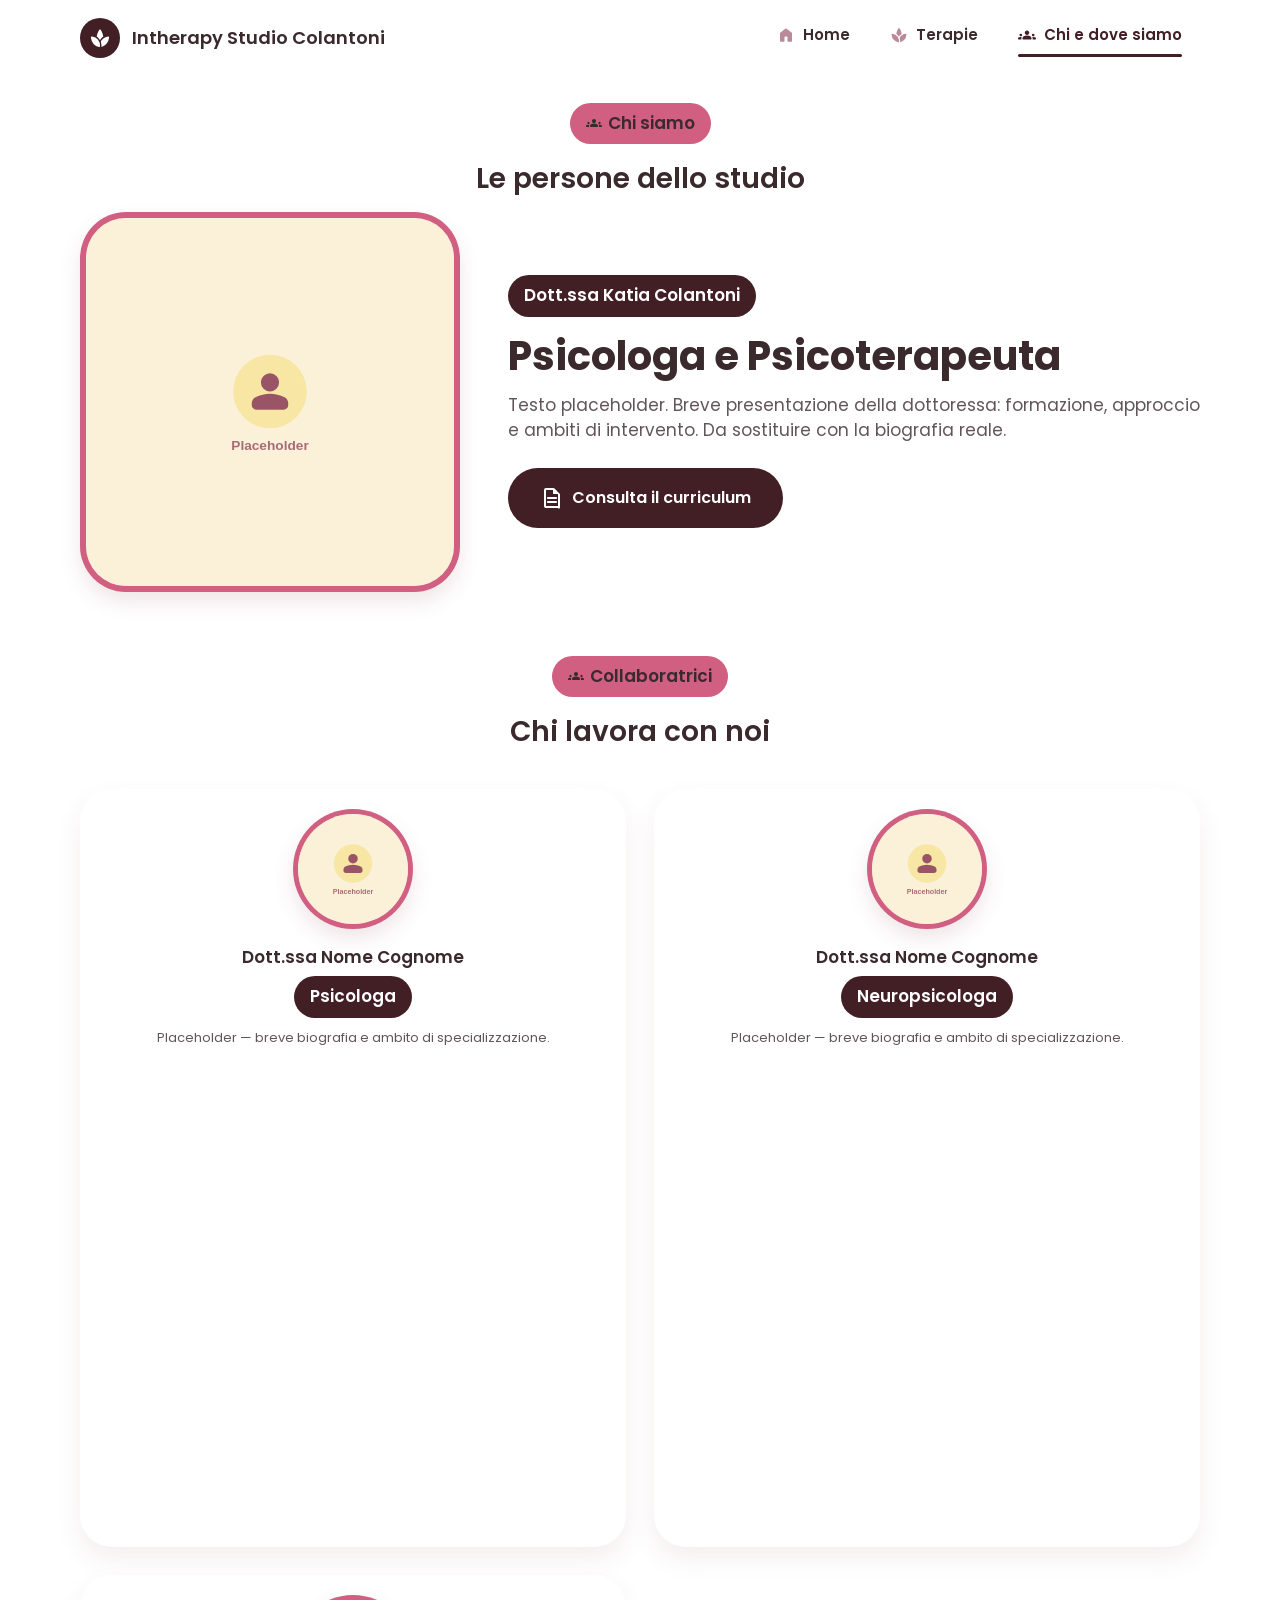
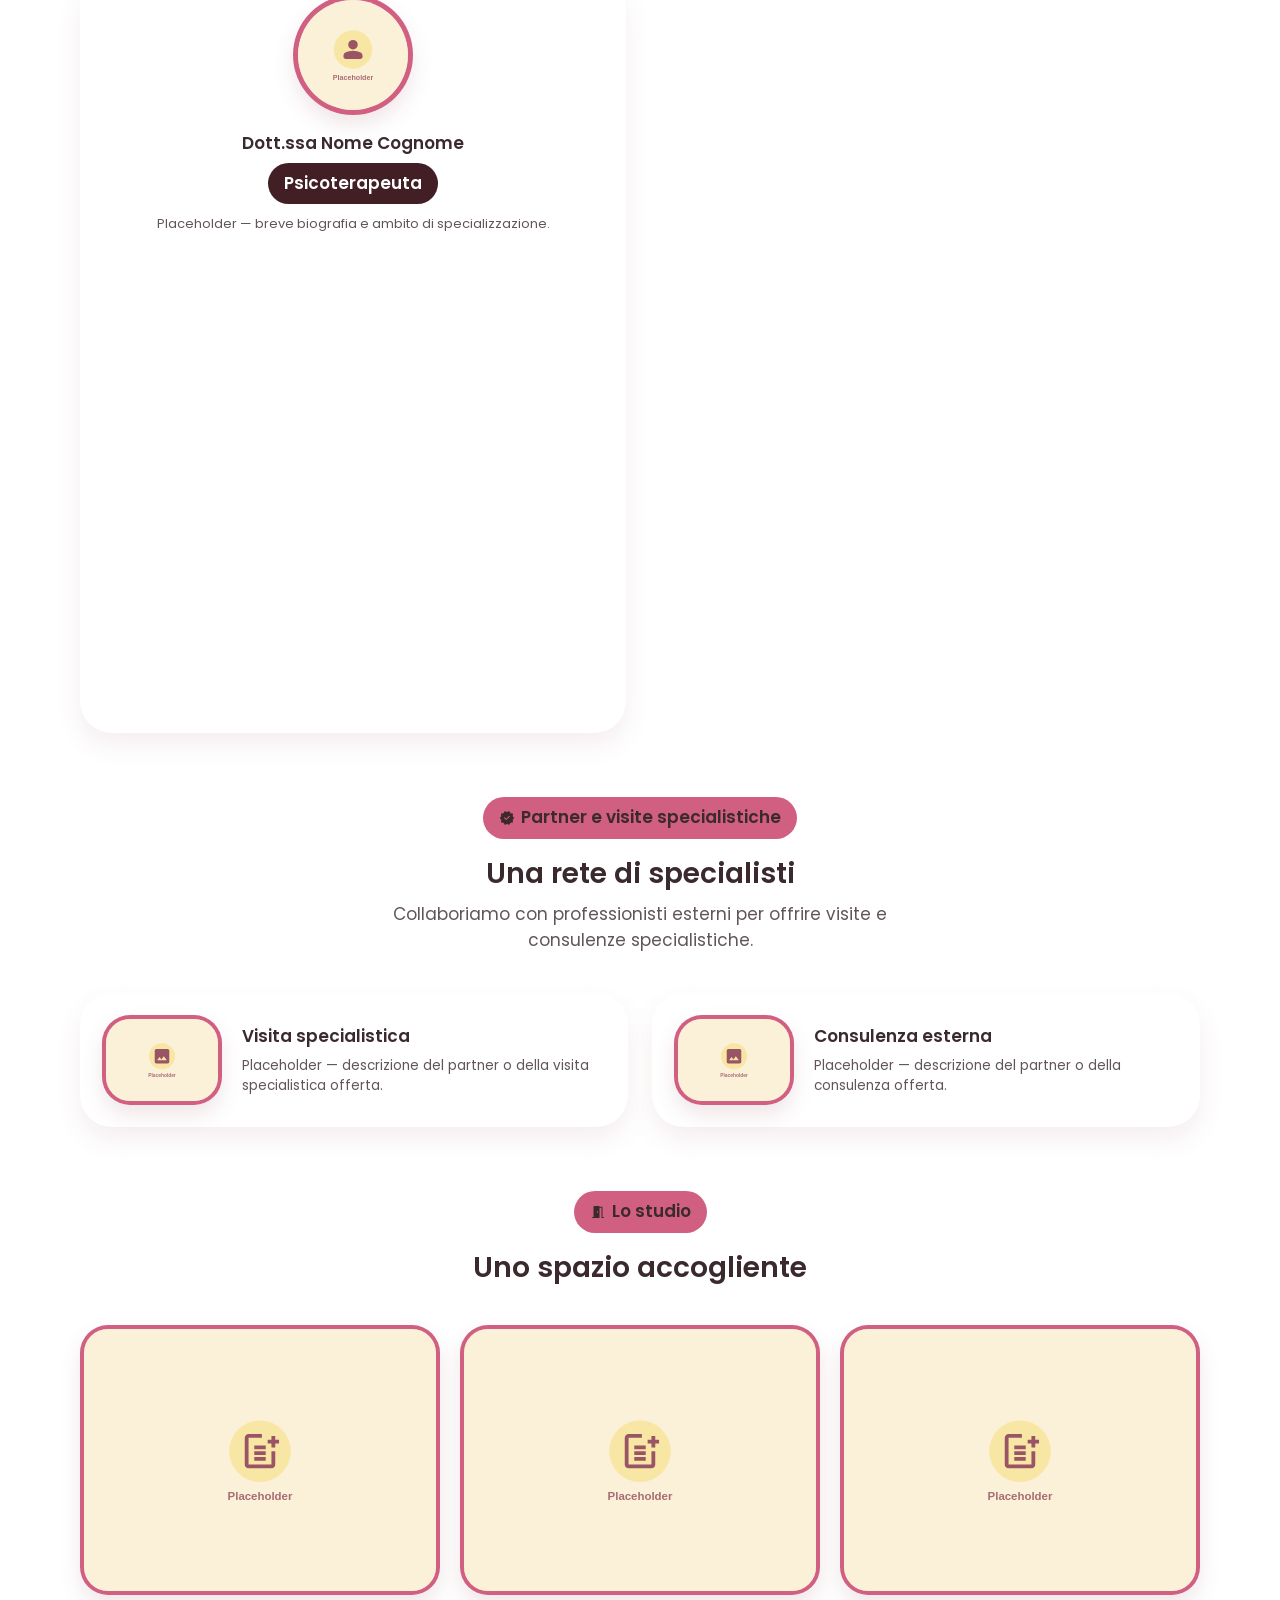
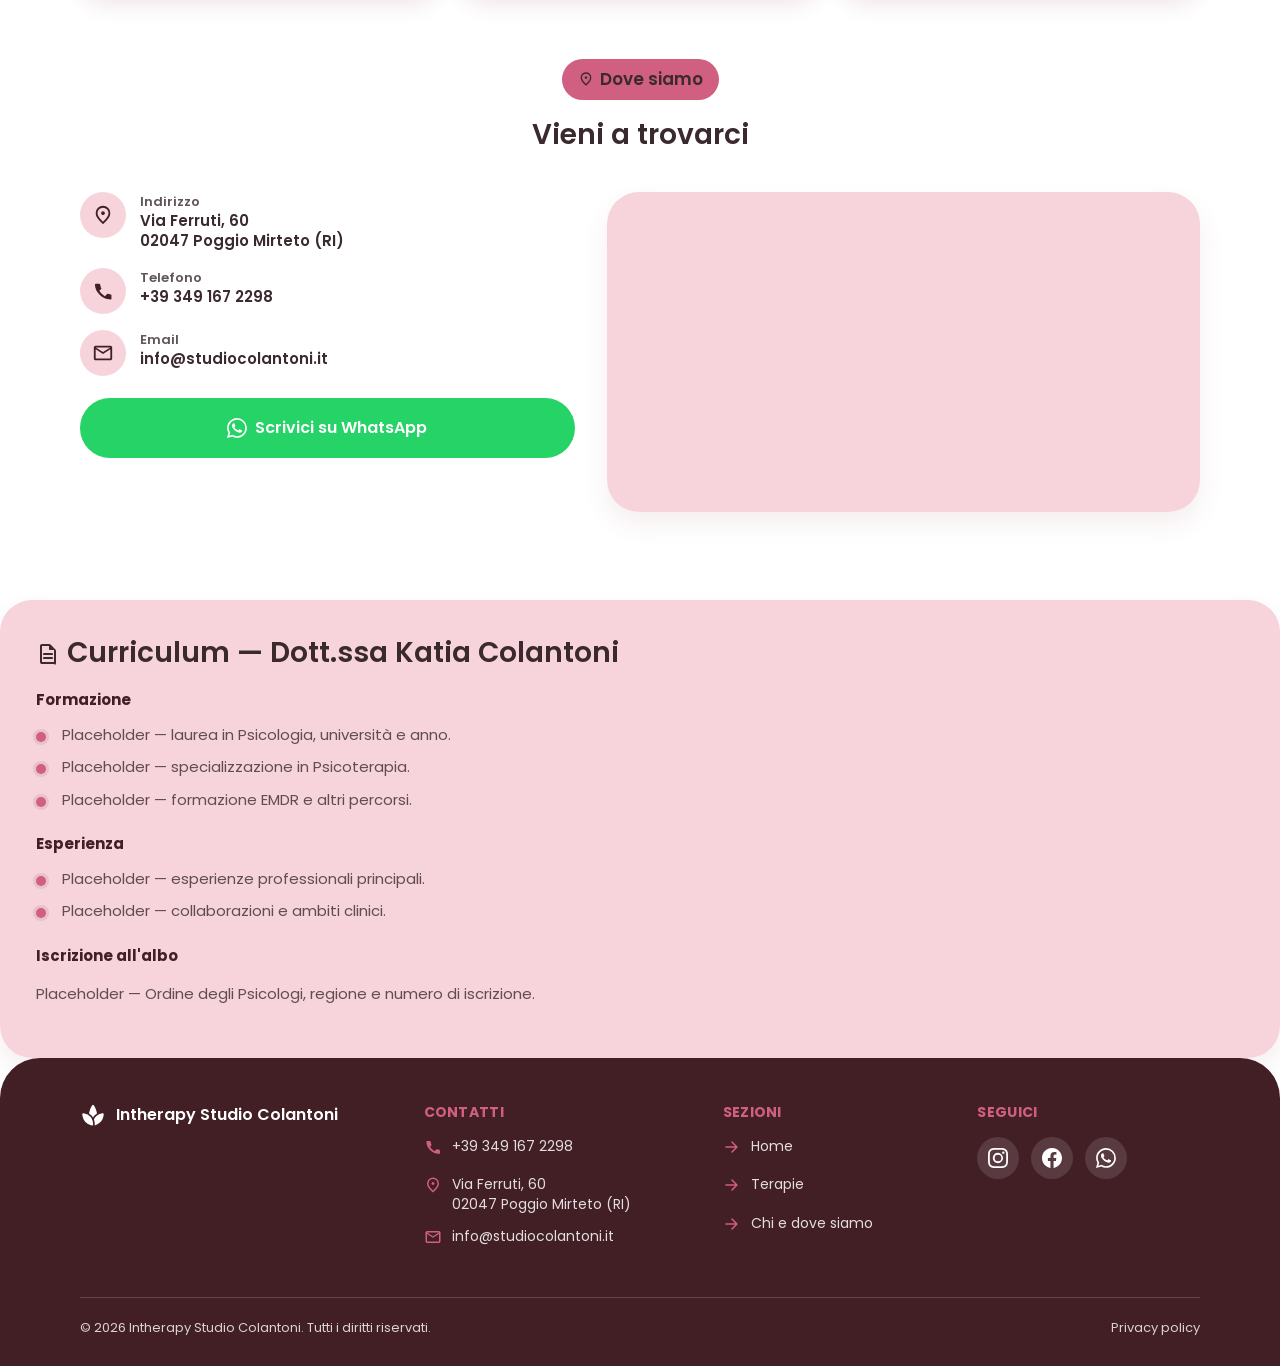
==== commit 12143c95: "update code for index" ====
--- a/chi-e-dove-siamo.html
+++ b/chi-e-dove-siamo.html
@@ -23,15 +23,15 @@
     });
   </script>
 
-  <title>Chi e dove siamo | Studio di psicoterapia e neuropsicologia Colantoni</title>
+  <title>Chi e dove siamo | Intherapy Studio Colantoni</title>
   <meta name="description"
     content="Conosci la Dott.ssa Katia Colantoni e le collaboratrici dello studio. Dove siamo a Poggio Mirteto: indirizzo, contatti e mappa.">
   <link rel="canonical" href="https://IL-TUO-DOMINIO.it/chi-e-dove-siamo.html">
 
   <meta property="og:type" content="website">
   <meta property="og:locale" content="it_IT">
-  <meta property="og:site_name" content="Studio di psicoterapia e neuropsicologia Colantoni">
-  <meta property="og:title" content="Chi e dove siamo | Studio di psicoterapia e neuropsicologia Colantoni">
+  <meta property="og:site_name" content="Intherapy Studio Colantoni">
+  <meta property="og:title" content="Chi e dove siamo | Intherapy Studio Colantoni">
   <meta property="og:description"
     content="Conosci la Dott.ssa Katia Colantoni e le collaboratrici dello studio. Dove siamo a Poggio Mirteto: indirizzo, contatti e mappa.">
   <meta property="og:url" content="https://IL-TUO-DOMINIO.it/chi-e-dove-siamo.html">
@@ -143,7 +143,7 @@
         <span class="brand__mark"><svg class="icon" aria-hidden="true">
             <use href="#i-spa"></use>
           </svg></span>
-        <span class="brand__name">Studio di psicoterapia e neuropsicologia Colantoni</span>
+        <span class="brand__name">Intherapy Studio Colantoni</span>
       </a>
 
       <nav class="nav" aria-label="Navigazione principale">
@@ -172,7 +172,7 @@
         <span class="brand__mark"><svg class="icon" aria-hidden="true">
             <use href="#i-spa"></use>
           </svg></span>
-        <span class="brand__name">Studio di psicoterapia e neuropsicologia Colantoni</span>
+        <span class="brand__name">Intherapy Studio Colantoni</span>
       </a>
       <ul class="drawer__list">
         <li><a class="drawer__item" href="index.html"><svg class="icon" aria-hidden="true">
@@ -415,7 +415,7 @@
         <svg class="icon" aria-hidden="true">
           <use href="#i-spa"></use>
         </svg>
-        <span class="footer__name">Studio di psicoterapia e neuropsicologia Colantoni</span>
+        <span class="footer__name">Intherapy Studio Colantoni</span>
       </div>
 
       <!-- Colonna 2: contatti (telefono, indirizzo, email) -->
@@ -425,9 +425,11 @@
           <li><a class="footer__link" href="tel:+393491672298"><svg class="icon" aria-hidden="true">
                 <use href="#i-call"></use>
               </svg><span>+39 349 167 2298</span></a></li>
-          <li><span class="footer__link"><svg class="icon" aria-hidden="true">
-                <use href="#i-place"></use>
-              </svg><span>Via Ferruti, 60<br>02047 Poggio Mirteto (RI)</span></span></li>
+          <li><a class="footer_link"
+              href="https://www.google.com/maps/place/Intherapy+Studio+Colantoni/@42.2591902,12.6850825,699m/data=!3m1!1e3!4m6!3m5!1s0x132f0ee7e6fbb7f1:0x973da9ca197ae74b!8m2!3d42.2592497!4d12.6875785!16s%2Fg%2F11h6nntkn4!5m2!1e2!1e4?authuser=0&entry=ttu&g_ep=EgoyMDI2MDgwNS4xIKXMDSoASAFQAw%3D%3D"
+              target="_blank" rel="noopener noreferrer"><span class="footer__link"><svg class="icon" aria-hidden="true">
+                  <use href="#i-place"></use>
+                </svg><span>Via Ferruti, 60<br>02047 Poggio Mirteto (RI)</span></span></a></li>
           <li><a class="footer__link" href="mailto:info@studiocolantoni.it"><svg class="icon" aria-hidden="true">
                 <use href="#i-mail"></use>
               </svg><span>info@studiocolantoni.it</span></a></li>
@@ -478,7 +480,7 @@
     </div>
 
     <div class="footer__bottom">
-      <p class="footer__copy">© 2026 Studio di psicoterapia e neuropsicologia Colantoni. Tutti i diritti riservati.</p>
+      <p class="footer__copy">© 2026 Intherapy Studio Colantoni. Tutti i diritti riservati.</p>
       <nav class="footer__legal" aria-label="Note legali">
         <a href="privacy.html">Privacy policy</a>
       </nav>
--- a/assets/css/style.css
+++ b/assets/css/style.css
@@ -46,9 +46,9 @@
   --primary: #411f25;          
   --secondary: #d05f81;  
   --tertiary: #f7cad5;     
-  --primary-dark: #7a4350;
+  --primary-dark: rgb(65, 31, 37, 0.4);
   --primary-light: #b98a97;
-  --secondary-soft: #fbf1d8;
+  --secondary-soft: rgb(245, 202, 212, 0.8);
   --text-dark: #3a2a2e;
   --text-body: rgba(58, 42, 46, 0.8);   /* textDark.withOpacity(0.8) */
 
@@ -71,7 +71,7 @@
 
   /* ---------- Layout (pageHorizontalPadding / gridColumns) ---------- */
   --hpad: 80px;
-  --grid-cols: 4;
+  --grid-cols: 2;
   --team-ratio: 0.72;      /* cardAspectRatio(4, single: 1.05) */
   --therapy-ratio: 0.59;   /* cardAspectRatio(4, single: 0.92) */
   --display-size: 40px;
@@ -80,7 +80,7 @@
 /* Breakpoints.desktop = 1280 */
 @media (max-width: 1279.98px) {
   :root {
-    --grid-cols: 3;
+    --grid-cols: 2;
     --team-ratio: 0.77;
     --therapy-ratio: 0.64;
   }
@@ -834,6 +834,13 @@
   margin-top: 40px;
 }
 
+.grid-aree-intervento {
+  display: grid;
+  grid-template-columns: repeat(var(--grid-cols), 1fr);
+  gap: 28px;
+  margin-top: 40px;
+}
+
 /* ---------- Card team (_TeamCard) ---------- */
 .team-card {
   aspect-ratio: var(--team-ratio);
@@ -937,8 +944,24 @@
 
 .ig-grid {
   display: grid;
-  grid-template-columns: repeat(var(--grid-cols), 1fr);
+  /* Post Instagram — layout auto-adattivo.
+     - ogni tile ha una grandezza MASSIMA di 260px
+     - fino a 4 per riga quando c'è spazio (il max-width limita a 4 colonne)
+     - al restringersi passano da soli a 3, poi 2 (auto-fit)
+     - min(100%, 240px) evita traboccamenti su schermi strettissimi
+     - i tile restano centrati quando l'ultima riga è incompleta */
+  grid-template-columns: repeat(auto-fit, minmax(min(100%, 240px), 260px));
+  justify-content: center;
   gap: 20px;
+  max-width: 1100px;          /* 4×260 + 3×20 → non più di 4 colonne */
+  margin-inline: auto;
+}
+/* Sotto i 600px: una sola colonna a tutta larghezza (il "1" finale),
+   così si evita un singolo tile da 260px centrato con margini larghi. */
+@media (max-width: 599.98px) {
+  .ig-grid {
+    grid-template-columns: 1fr;
+  }
 }
 
 .ig-card {
@@ -1239,13 +1262,14 @@
 }
 
 .feature__icon {
-  width: 60px;
-  height: 60px;
+  width: 100px;
+  height: 100px;
   margin: 0 auto 16px;
   border-radius: 999px;
   background: var(--secondary-soft);
   display: grid;
   place-items: center;
+  align-items: center;
 }
 
 .feature__icon .icon {
@@ -1361,6 +1385,9 @@
   display: flex;
   flex-direction: column;
   padding: 26px 24px;
+  /* Card recensione: niente ombra, bordo nel colore secondario. */
+  box-shadow: none;
+  border: 2px solid var(--secondary);
 }
 
 /* Fila di stelline. Le stelle "piene" usano --secondary (giallo),
@@ -1421,6 +1448,104 @@
   }
 }
 
+.reviews-carousel {
+  position: relative;
+  max-width: 680px;
+  margin: 40px auto 0;
+}
+
+.reviews-track {
+  display: flex;
+  overflow-x: auto;
+  scroll-snap-type: x mandatory;
+  scroll-behavior: smooth;
+  scrollbar-width: none;
+  -ms-overflow-style: none;
+  border-radius: var(--r-lg);
+  outline: none;
+}
+.reviews-track::-webkit-scrollbar { display: none; }
+
+.reviews-track:focus-visible {
+  outline: 3px solid var(--primary);
+  outline-offset: 4px;
+}
+
+.reviews-track .review {
+  flex: 0 0 100%;
+  scroll-snap-align: center;
+}
+
+/* Titolo che sostituisce le stelle. */
+.review__title {
+  margin-bottom: 12px;
+  color: var(--primary);
+}
+
+.carousel-controls {
+  display: flex;
+  align-items: center;
+  justify-content: center;
+  gap: 16px;
+  margin-top: 22px;
+}
+
+.carousel-btn {
+  width: 44px;
+  height: 44px;
+  border: 0;
+  border-radius: 999px;
+  background: var(--primary);
+  display: grid;
+  place-items: center;
+  cursor: pointer;
+  transition: background-color var(--dur-ui) var(--ease),
+    opacity var(--dur-ui) var(--ease);
+  -webkit-tap-highlight-color: transparent;
+}
+
+.carousel-btn .icon {
+  font-size: 22px;
+  color: var(--white);
+}
+
+.carousel-btn--prev .icon {
+  transform: scaleX(-1);
+}
+
+@media (hover: hover) {
+  .carousel-btn:not(:disabled):hover {
+    background: var(--primary-dark);
+  }
+}
+
+.carousel-btn:disabled {
+  opacity: 0.35;
+  cursor: default;
+}
+
+.carousel-dots {
+  display: flex;
+  align-items: center;
+  gap: 9px;
+}
+
+.carousel-dot {
+  width: 9px;
+  height: 9px;
+  padding: 0;
+  border: 0;
+  border-radius: 999px;
+  background: var(--primary-light);
+  cursor: pointer;
+  transition: background-color var(--dur-ui) var(--ease),
+    transform var(--dur-ui) var(--ease);
+}
+
+.carousel-dot.is-active {
+  background: var(--primary);
+  transform: scale(1.35);
+}
 /* ============================================================
    Pagine di dettaglio terapia + presentazione in evidenza
    (usate in "Chi e dove siamo" per la Dott.ssa Colantoni e
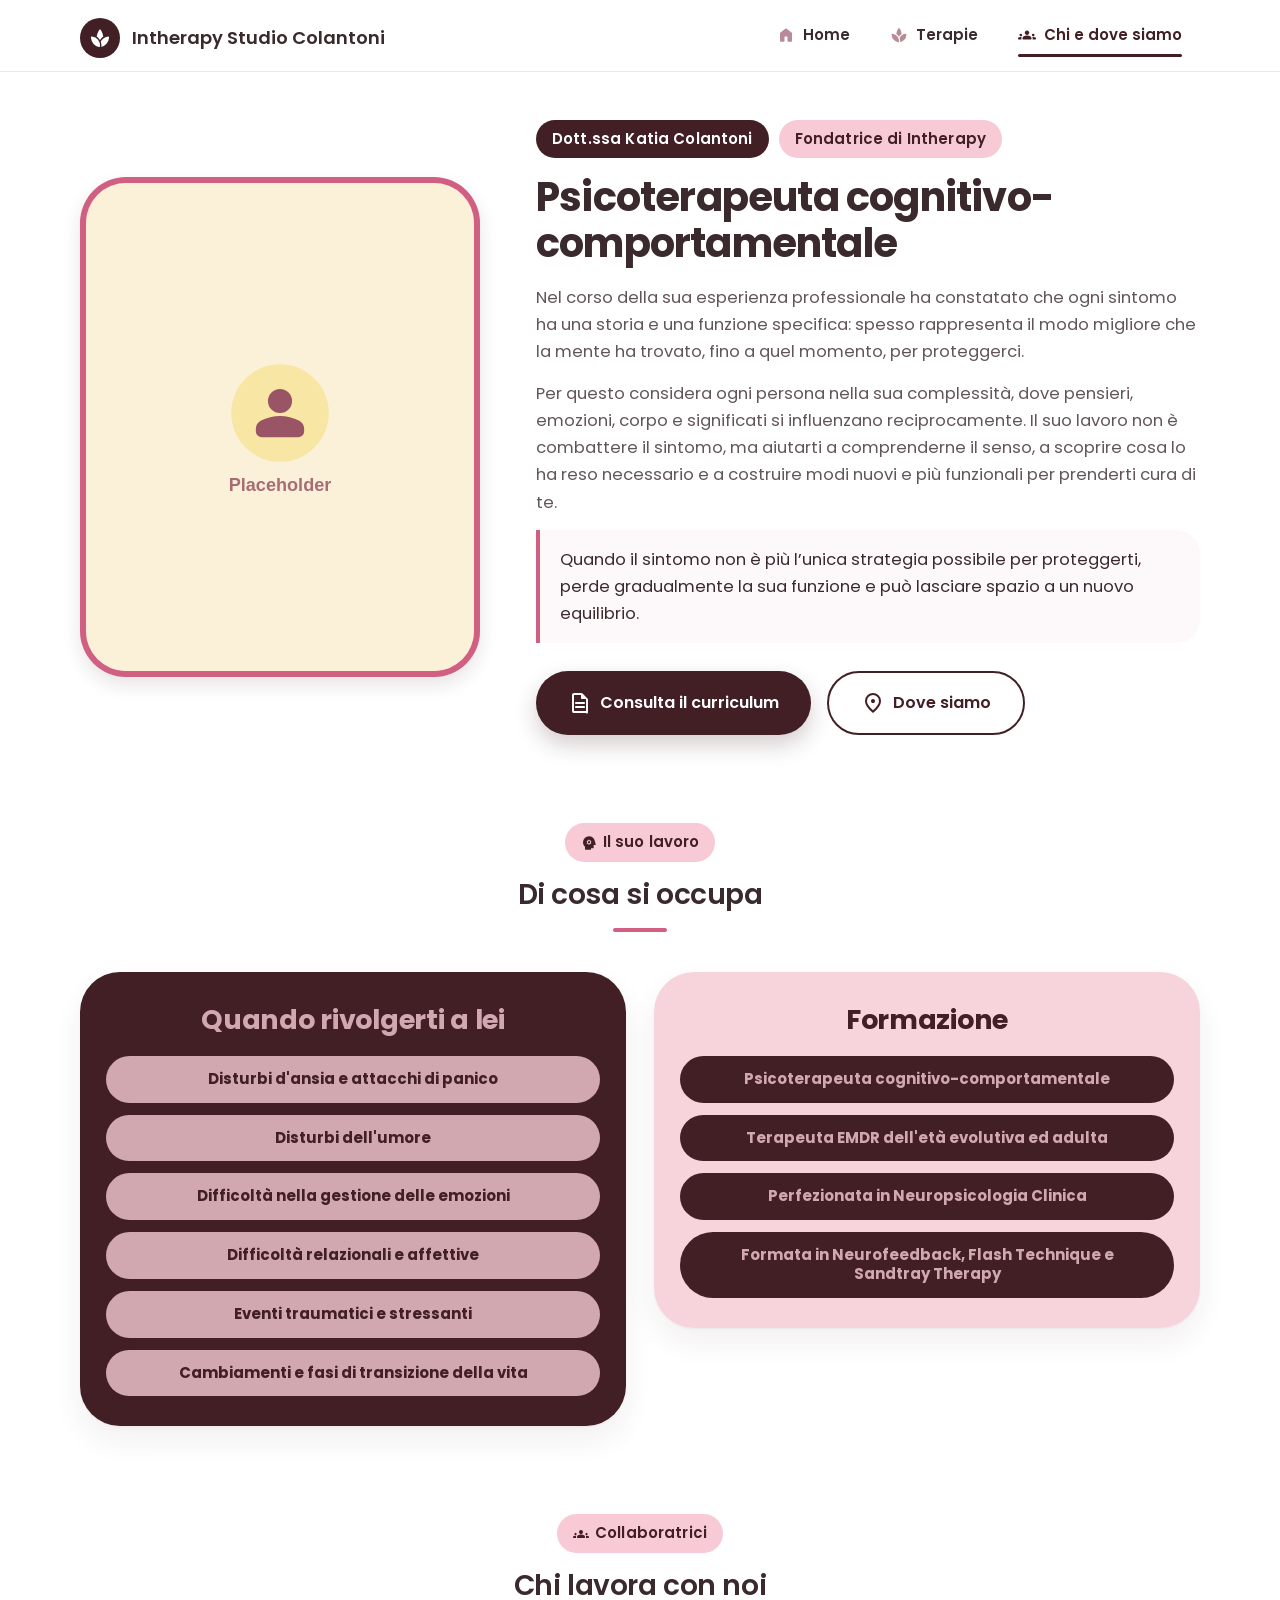
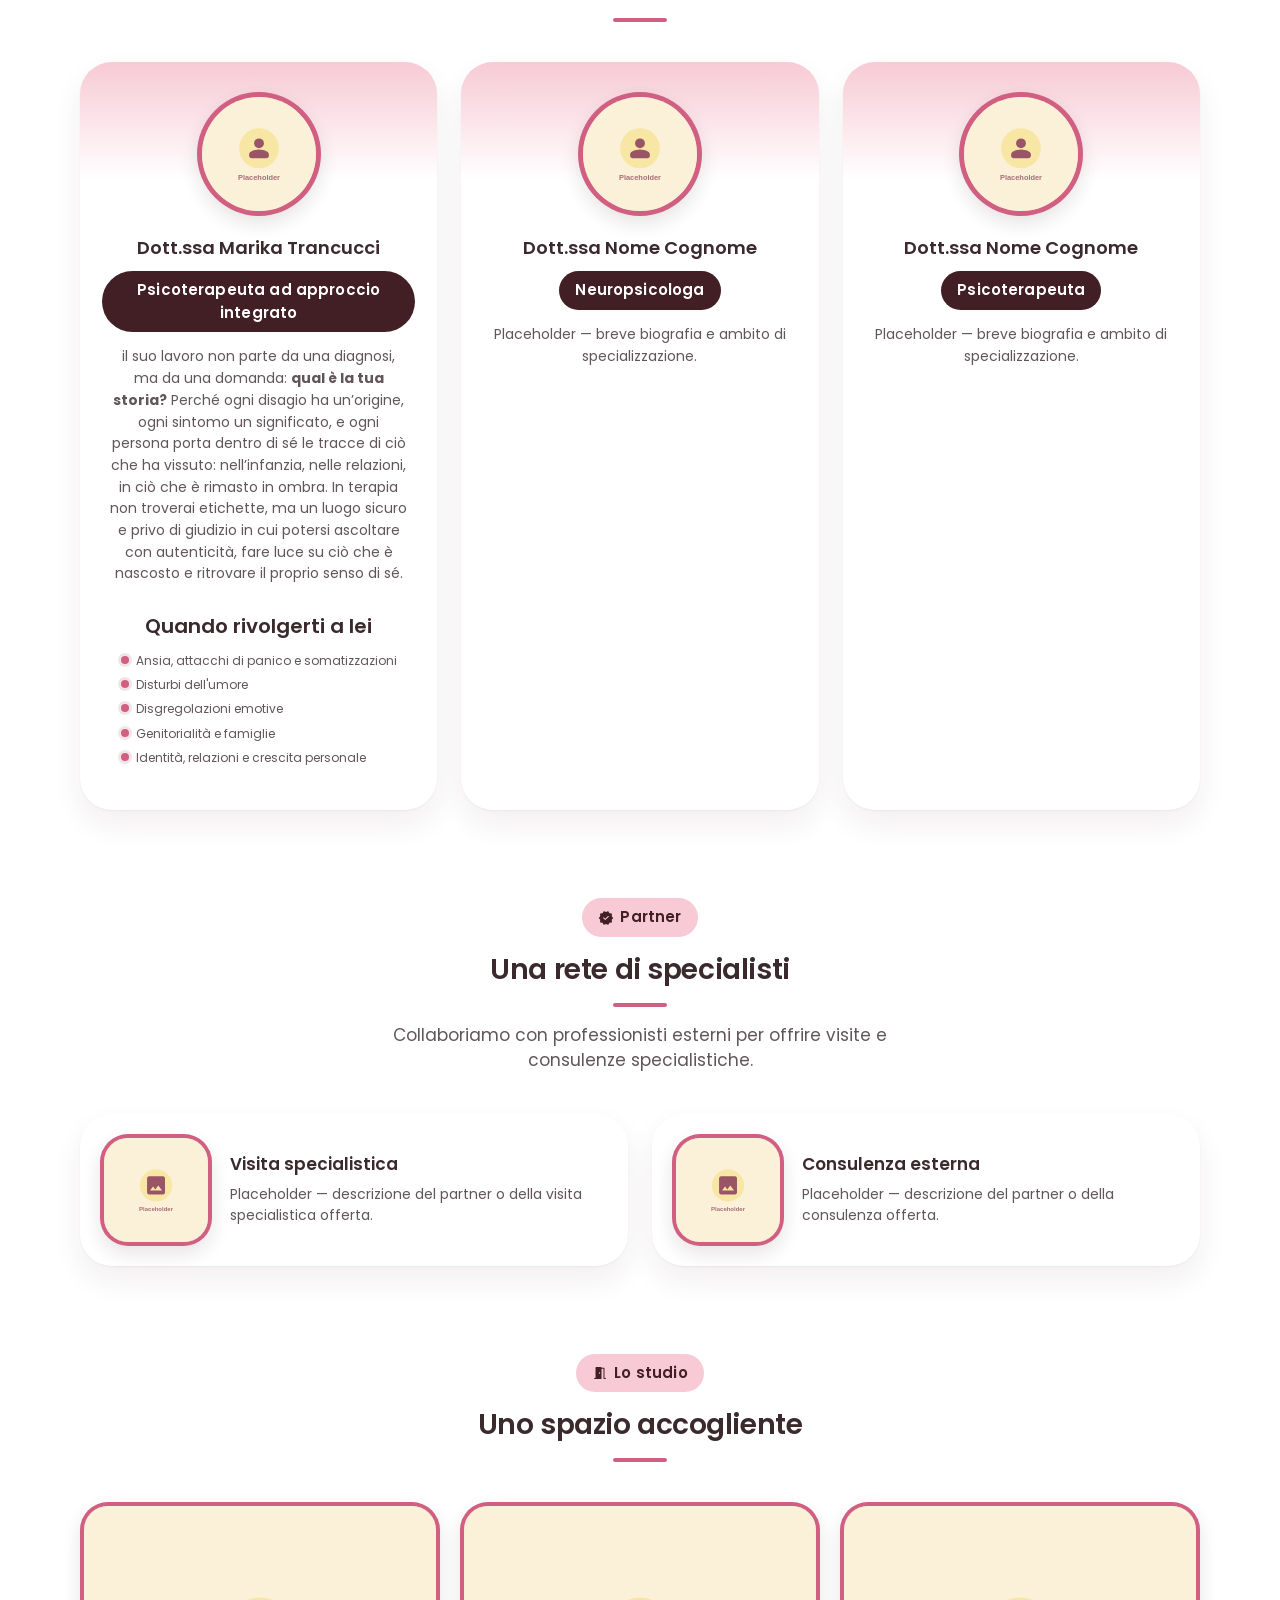
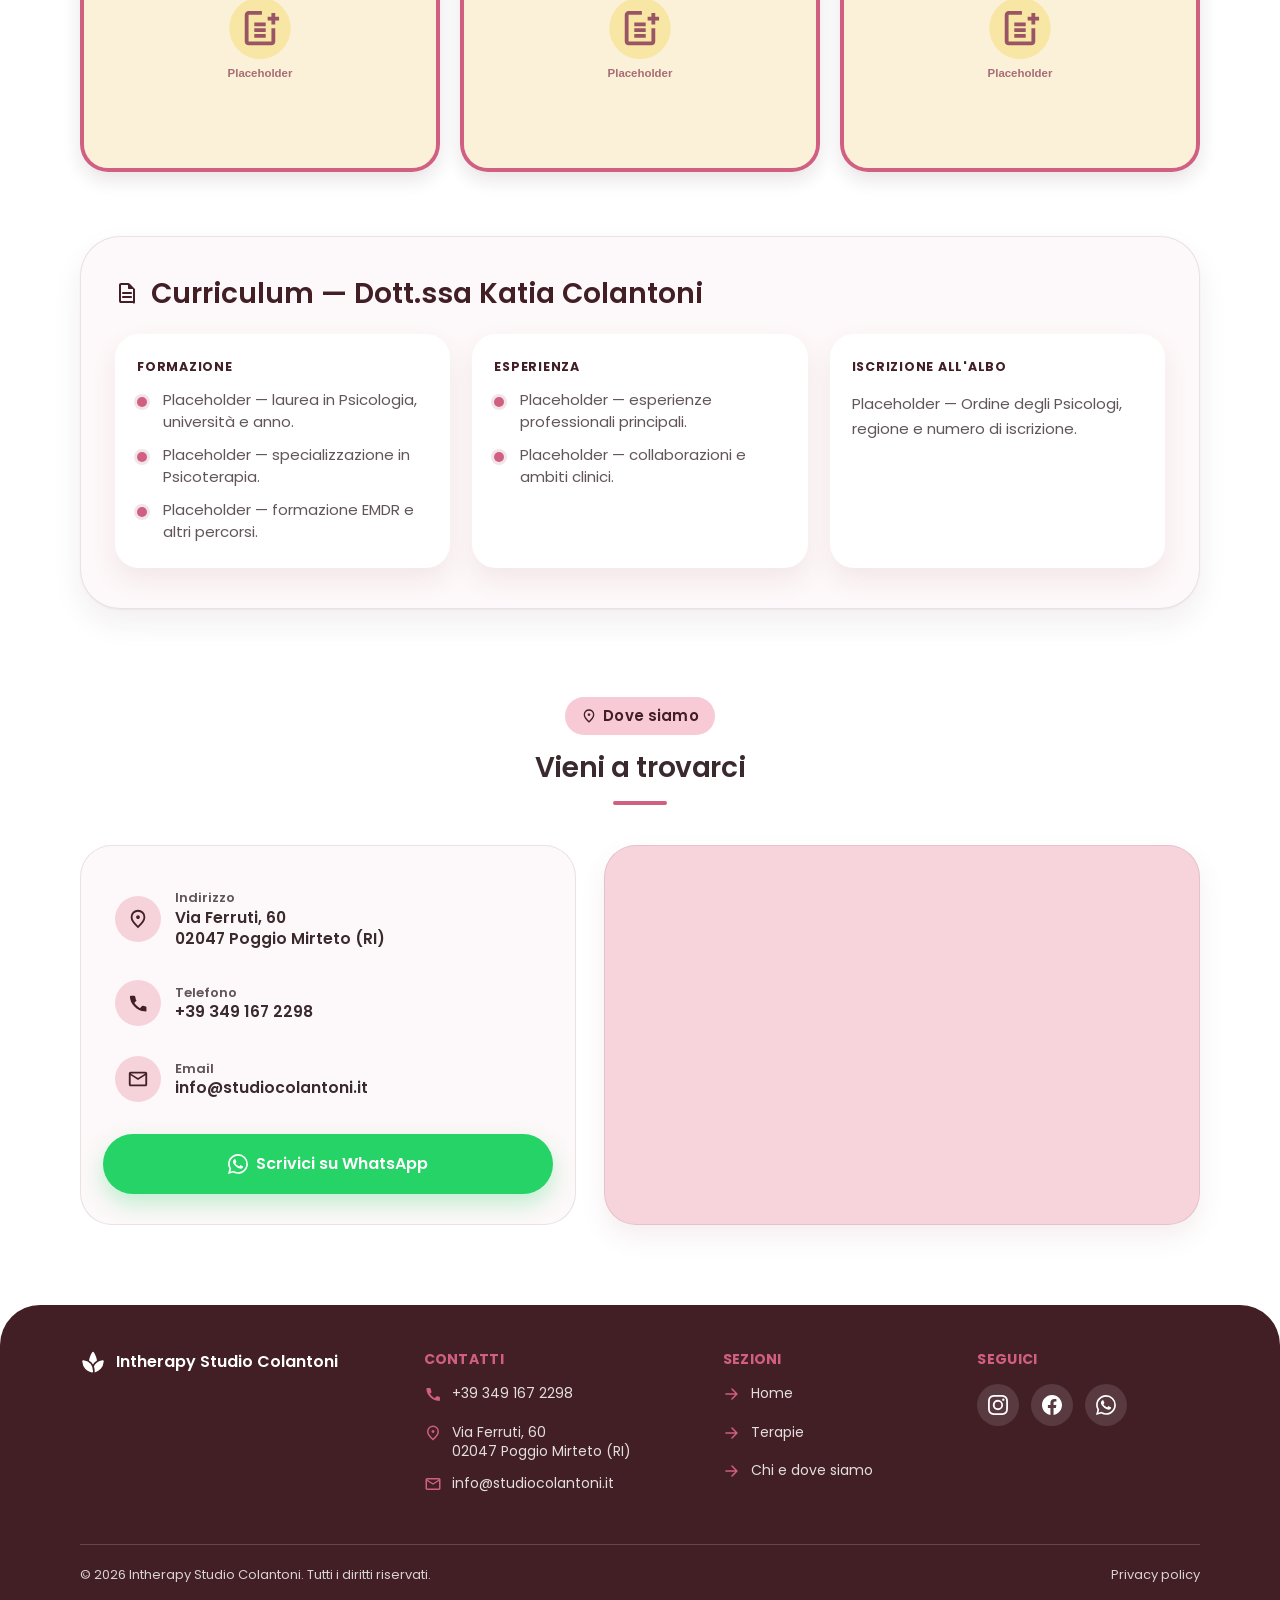
==== commit 88b65658: "chi e dove siamo initial commit" ====
--- a/chi-e-dove-siamo.html
+++ b/chi-e-dove-siamo.html
@@ -190,40 +190,89 @@
 
     <main class="page">
 
-      <!-- ▓ 1. Presentazione in evidenza della Dott.ssa + pulsante curriculum ▓ -->
-      <div class="section-head">
-        <span class="pill"><svg class="icon" aria-hidden="true">
-            <use href="#i-groups"></use>
-          </svg>Chi siamo</span>
-        <h1 class="headline-md section-head__title">Le persone dello studio</h1>
-      </div>
-
+      <!-- ▓ 1 · Presentazione della Dott.ssa ▓ -->
       <section class="feature-hero">
         <div class="feature-hero__media">
           <div class="photo photo--xl">
-            <img src="assets/img/katia.svg" alt="Placeholder — ritratto della Dott.ssa Katia Colantoni" width="700"
-              height="700">
-          </div>
-        </div>
+            <img src="assets/img/katia.svg" alt="Ritratto della Dott.ssa Katia Colantoni" width="700" height="875">
+          </div>
+        </div>
+
         <div class="feature-hero__text">
-          <span class="pill pill--primary">Dott.ssa Katia Colantoni</span>
-          <h2 class="display-sm feature-hero__title">Psicologa e Psicoterapeuta</h2>
+          <!-- Le due pillole ora sono una riga sola (.pill-row): prima la
+               seconda scendeva sotto per via di un margin-top. -->
+          <div class="pill-row">
+            <span class="pill pill--primary">Dott.ssa Katia Colantoni</span>
+            <span class="pill pill--secondary">Fondatrice di Intherapy</span>
+          </div>
+
+          <!-- <h1>: la pagina non ne aveva nessuno. -->
+          <h1 class="display-sm feature-hero__title">Psicoterapeuta cognitivo-comportamentale</h1>
+
           <p class="body-md">
-            Testo placeholder. Breve presentazione della dottoressa: formazione,
-            approccio e ambiti di intervento. Da sostituire con la biografia reale.
+            Nel corso della sua esperienza professionale ha constatato che ogni sintomo ha una storia e una funzione
+            specifica: spesso rappresenta il modo migliore che la mente ha trovato, fino a quel momento, per
+            proteggerci.
           </p>
+          <p class="body-md">
+            Per questo considera ogni persona nella sua complessità, dove pensieri, emozioni, corpo e significati si
+            influenzano reciprocamente. Il suo lavoro non è combattere il sintomo, ma aiutarti a comprenderne il senso,
+            a scoprire cosa lo ha reso necessario e a costruire modi nuovi e più funzionali per prenderti cura di te.
+          </p>
+          <p class="body-md hero-quote">
+            Quando il sintomo non è più l’unica strategia possibile per proteggerti, perde gradualmente la sua funzione
+            e può lasciare spazio a un nuovo equilibrio.
+          </p>
+
           <div class="feature-hero__actions">
-            <!-- Pulsante richiesto: "consultare il curriculum".
-                 Rimanda alla sezione #curriculum in fondo alla pagina,
-                 così è già funzionante senza allegare un PDF esterno. -->
             <a class="btn btn--primary" href="#curriculum"><svg class="icon" aria-hidden="true">
                 <use href="#i-description"></use>
               </svg>Consulta il curriculum</a>
-          </div>
-        </div>
-      </section>
-
-      <!-- ▓ 2. Collaboratrici ▓ -->
+            <a class="btn btn--outline" href="#dove-siamo"><svg class="icon" aria-hidden="true">
+                <use href="#i-place"></use>
+              </svg>Dove siamo</a>
+          </div>
+        </div>
+      </section>
+
+      <!-- ▓ 2 · Di cosa si occupa + Formazione ▓
+           Erano due liste nude appoggiate sul bianco, una sotto la foto e una
+           spostata a destra. Ora sono le due schede a colori invertiti
+           (.info-card--dark / --light) già previste dallo stylesheet. -->
+      <section class="section">
+        <div class="section-head">
+          <span class="pill"><svg class="icon" aria-hidden="true">
+              <use href="#i-psychology"></use>
+            </svg>Il suo lavoro</span>
+          <h2 class="headline-md section-head__title">Di cosa si occupa</h2>
+        </div>
+
+        <div class="info-cards">
+          <article class="info-card info-card--dark">
+            <h3 class="info-card__title">Quando rivolgerti a lei</h3>
+            <ul class="info-card__list">
+              <li class="info-pill">Disturbi d'ansia e attacchi di panico</li>
+              <li class="info-pill">Disturbi dell'umore</li>
+              <li class="info-pill">Difficoltà nella gestione delle emozioni</li>
+              <li class="info-pill">Difficoltà relazionali e affettive</li>
+              <li class="info-pill">Eventi traumatici e stressanti</li>
+              <li class="info-pill">Cambiamenti e fasi di transizione della vita</li>
+            </ul>
+          </article>
+
+          <article class="info-card info-card--light">
+            <h3 class="info-card__title">Formazione</h3>
+            <ul class="info-card__list">
+              <li class="info-pill">Psicoterapeuta cognitivo-comportamentale</li>
+              <li class="info-pill">Terapeuta EMDR dell'età evolutiva ed adulta</li>
+              <li class="info-pill">Perfezionata in Neuropsicologia Clinica</li>
+              <li class="info-pill">Formata in Neurofeedback, Flash Technique e Sandtray Therapy</li>
+            </ul>
+          </article>
+        </div>
+      </section>
+
+      <!-- ▓ 3 · Collaboratrici ▓ -->
       <section class="section">
         <div class="section-head">
           <span class="pill"><svg class="icon" aria-hidden="true">
@@ -231,13 +280,36 @@
             </svg>Collaboratrici</span>
           <h2 class="headline-md section-head__title">Chi lavora con noi</h2>
         </div>
-        <div class="grid">
+
+        <!-- grid--team: colonne automatiche, così tre schede stanno su tre
+             colonne invece di 2 + 1 orfana. -->
+        <div class="grid grid--team">
           <article class="card team-card">
             <div class="photo photo--circle"><img src="assets/img/collaboratrice-1.svg"
                 alt="Placeholder — collaboratrice" width="300" height="300" loading="lazy"></div>
-            <h3 class="title-lg team-card__name">Dott.ssa Nome Cognome</h3>
-            <span class="pill pill--primary">Psicologa</span>
-            <p class="body-md team-card__bio">Placeholder — breve biografia e ambito di specializzazione.</p>
+            <h3 class="title-lg team-card__name">Dott.ssa Marika Trancucci</h3>
+            <span class="pill pill--primary">Psicoterapeuta ad approccio integrato</span>
+            <p class="body-md team-card__bio">il suo lavoro non parte da una diagnosi, ma da una domanda: <strong> qual
+                è la tua storia?</strong>
+
+              Perché ogni disagio ha un’origine, ogni sintomo un significato, e ogni persona porta dentro di sé le
+              tracce di ciò che ha vissuto: nell’infanzia, nelle relazioni, in ciò che è rimasto in ombra.
+
+              In terapia non troverai etichette, ma un luogo sicuro e privo di giudizio in cui potersi ascoltare con
+              autenticità, fare luce su ciò che è nascosto e ritrovare il proprio senso di sé.</p>
+            <br/>
+            <div class="prose__mini__block">
+              <h2 class="title-lg prose__mini__h">Quando rivolgerti a lei</h2>
+              <p class="prose__mini__p">
+              <ul class="prose__mini__list">
+                <li>Ansia, attacchi di panico e somatizzazioni</li>
+                <li>Disturbi dell'umore</li>
+                <li>Disgregolazioni emotive</li>
+                <li>Genitorialità e famiglie</li>
+                <li>Identità, relazioni e crescita personale</li>
+              </ul>
+              </p>
+            </div>
           </article>
           <article class="card team-card">
             <div class="photo photo--circle"><img src="assets/img/collaboratrice-2.svg"
@@ -256,16 +328,15 @@
         </div>
       </section>
 
-      <!-- ▓ 3. Partner e visite specialistiche ▓ -->
+      <!-- ▓ 4 · Partner e visite specialistiche ▓ -->
       <section class="section">
         <div class="section-head">
           <span class="pill"><svg class="icon" aria-hidden="true">
               <use href="#i-verified"></use>
-            </svg>Partner e visite specialistiche</span>
+            </svg>Partner</span>
           <h2 class="headline-md section-head__title">Una rete di specialisti</h2>
           <p class="body-md section-head__lead">
-            Collaboriamo con professionisti esterni per offrire visite e consulenze
-            specialistiche. <!-- PLACEHOLDER: elencare i partner reali. -->
+            Collaboriamo con professionisti esterni per offrire visite e consulenze specialistiche.
           </p>
         </div>
         <div class="partners">
@@ -289,7 +360,7 @@
         </div>
       </section>
 
-      <!-- ▓ 4. Foto dello studio ▓ -->
+      <!-- ▓ 5 · Foto dello studio ▓ -->
       <section class="section">
         <div class="section-head">
           <span class="pill"><svg class="icon" aria-hidden="true">
@@ -307,7 +378,38 @@
         </div>
       </section>
 
-      <!-- ▓ 5. Dove siamo: mappa + contatti + WhatsApp ▓ -->
+      <!-- ▓ 6 · Curriculum ▓
+           Spostato PRIMA di "Dove siamo": il curriculum appartiene alla parte
+           su di lei, e la pagina si chiude sui contatti, che è l'azione utile. -->
+      <section class="cv" id="curriculum">
+        <h2 class="headline-md cv__title"><svg class="icon" aria-hidden="true">
+            <use href="#i-description"></use>
+          </svg>Curriculum — Dott.ssa Katia Colantoni</h2>
+
+        <div class="cv__groups">
+          <div class="cv__group">
+            <div class="cv__group-title">Formazione</div>
+            <ul class="prose__list">
+              <li>Placeholder — laurea in Psicologia, università e anno.</li>
+              <li>Placeholder — specializzazione in Psicoterapia.</li>
+              <li>Placeholder — formazione EMDR e altri percorsi.</li>
+            </ul>
+          </div>
+          <div class="cv__group">
+            <div class="cv__group-title">Esperienza</div>
+            <ul class="prose__list">
+              <li>Placeholder — esperienze professionali principali.</li>
+              <li>Placeholder — collaborazioni e ambiti clinici.</li>
+            </ul>
+          </div>
+          <div class="cv__group">
+            <div class="cv__group-title">Iscrizione all'albo</div>
+            <p class="prose__p">Placeholder — Ordine degli Psicologi, regione e numero di iscrizione.</p>
+          </div>
+        </div>
+      </section>
+
+      <!-- ▓ 7 · Dove siamo: contatti + mappa ▓ -->
       <section class="section" id="dove-siamo">
         <div class="section-head">
           <span class="pill"><svg class="icon" aria-hidden="true">
@@ -317,7 +419,6 @@
         </div>
 
         <div class="where">
-          <!-- Colonna contatti -->
           <div class="where__info">
             <div class="contact-row">
               <div class="contact-row__icon"><svg class="icon" aria-hidden="true">
@@ -347,7 +448,7 @@
               </div>
             </a>
             <a class="btn btn--whatsapp" href="https://wa.me/message/WDTUO3AL5MNND1" target="_blank"
-              rel="noopener noreferrer" style="margin-top:6px">
+              rel="noopener noreferrer">
               <svg xmlns="http://www.w3.org/2000/svg" width="20" height="20" viewBox="0 0 16 16">
                 <path
                   d="M13.601 2.326A7.85 7.85 0 0 0 7.994 0C3.627 0 .068 3.558.064 7.926c0 1.399.366 2.76 1.057 3.965L0 16l4.204-1.102a7.9 7.9 0 0 0 3.79.965h.004c4.368 0 7.926-3.558 7.93-7.93A7.9 7.9 0 0 0 13.6 2.326zM7.994 14.521a6.6 6.6 0 0 1-3.356-.92l-.24-.144-2.494.654.666-2.433-.156-.251a6.56 6.56 0 0 1-1.007-3.505c0-3.626 2.957-6.584 6.591-6.584a6.56 6.56 0 0 1 4.66 1.931 6.56 6.56 0 0 1 1.928 4.66c-.004 3.639-2.961 6.592-6.592 6.592m3.615-4.934c-.197-.099-1.17-.578-1.353-.646-.182-.065-.315-.099-.445.099-.133.197-.513.646-.627.775-.114.133-.232.148-.43.05-.197-.1-.836-.308-1.592-.985-.59-.525-.985-1.175-1.103-1.372-.114-.198-.011-.304.088-.403.087-.088.197-.232.296-.346.1-.114.133-.198.198-.33.065-.134.034-.248-.015-.347-.05-.099-.445-1.076-.612-1.47-.16-.389-.323-.335-.445-.34-.114-.007-.247-.007-.38-.007a.73.73 0 0 0-.529.247c-.182.198-.691.677-.691 1.654s.71 1.916.81 2.049c.098.133 1.394 2.132 3.383 2.992.47.205.84.326 1.129.418.475.152.904.129 1.246.08.38-.058 1.171-.48 1.338-.943.164-.464.164-.86.114-.943-.049-.084-.182-.133-.38-.232">
@@ -356,136 +457,99 @@
             </a>
           </div>
 
-          <!-- Colonna mappa: caricamento su clic (privacy-friendly).
-               La mappa Google parte solo dopo il clic dell'utente:
-               di default nessuna richiesta a Google. Vedi assets/js/map.js. -->
-          <!-- <div class="map" id="map" data-map-src="https://www.google.com/maps/embed?pb=!1m18!1m12!1m3!1d2952.902732679396!2d12.685003577433472!3d42.259249671202596!2m3!1f0!2f0!3f0!3m2!1i1024!2i768!4f13.1!3m3!1m2!1s0x132f0ee7e6fbb7f1%3A0x973da9ca197ae74b!2sIntherapy%20Studio%20Colantoni!5e0!3m2!1sit!2sit!4v1784266900734!5m2!1sit!2sit"> -->
-          <!-- <button type="button" class="map__placeholder" id="map-load">
-              <svg class="icon" aria-hidden="true"><use href="#i-place"></use></svg>
-              <span class="title-lg">Mostra la mappa</span>
-              <span class="map__hint">
-                Cliccando carichi la mappa da Google Maps. Google potrà registrare
-                il tuo indirizzo IP secondo la propria informativa.
-              </span>
-            </button> -->
           <div class="map">
             <iframe
               src="https://www.google.com/maps/embed?pb=!1m18!1m12!1m3!1d3045.1809430756334!2d12.685003576207567!3d42.25924967120246!2m3!1f0!2f0!3f0!3m2!1i1024!2i768!4f13.1!3m3!1m2!1s0x132f0ee7e6fbb7f1%3A0x973da9ca197ae74b!2sIntherapy%20Studio%20Colantoni!5e1!3m2!1sit!2sit!4v1785751491760!5m2!1sit!2sit"
-              width="600" height="450" style="border:0;" allowfullscreen="" loading="lazy"
+              title="Mappa — Intherapy Studio Colantoni, Via Ferruti 60, Poggio Mirteto" width="600" height="450"
+              style="border:0;" allowfullscreen="" loading="lazy"
               referrerpolicy="strict-origin-when-cross-origin"></iframe>
           </div>
         </div>
-  </div>
-  </section>
-
-  <!-- ▓ Sezione Curriculum (aperta dal pulsante sopra) ▓ -->
-  <section class="cv" id="curriculum">
-    <h2 class="headline-md cv__title"><svg class="icon" aria-hidden="true">
-        <use href="#i-description"></use>
-      </svg> Curriculum — Dott.ssa Katia Colantoni</h2>
-    <div class="cv__group">
-      <div class="cv__group-title">Formazione</div>
-      <ul class="prose__list">
-        <li>Placeholder — laurea in Psicologia, università e anno.</li>
-        <li>Placeholder — specializzazione in Psicoterapia.</li>
-        <li>Placeholder — formazione EMDR e altri percorsi.</li>
-      </ul>
-    </div>
-    <div class="cv__group">
-      <div class="cv__group-title">Esperienza</div>
-      <ul class="prose__list">
-        <li>Placeholder — esperienze professionali principali.</li>
-        <li>Placeholder — collaborazioni e ambiti clinici.</li>
-      </ul>
-    </div>
-    <div class="cv__group">
-      <div class="cv__group-title">Iscrizione all'albo</div>
-      <p class="prose__p">Placeholder — Ordine degli Psicologi, regione e numero di iscrizione.</p>
-    </div>
-  </section>
-
-  </main>
-
-  <!-- ═══════════ Footer (su tutte le pagine) ═══════════ -->
-  <footer class="footer">
-    <div class="footer__grid">
-
-      <!-- Colonna 1: brand -->
-      <div class="footer__brand">
-        <svg class="icon" aria-hidden="true">
-          <use href="#i-spa"></use>
-        </svg>
-        <span class="footer__name">Intherapy Studio Colantoni</span>
+      </section>
+
+    </main>
+
+    <!-- ═══════════ Footer (su tutte le pagine) ═══════════ -->
+    <footer class="footer">
+      <div class="footer__grid">
+
+        <!-- Colonna 1: brand -->
+        <div class="footer__brand">
+          <svg class="icon" aria-hidden="true">
+            <use href="#i-spa"></use>
+          </svg>
+          <span class="footer__name">Intherapy Studio Colantoni</span>
+        </div>
+
+        <!-- Colonna 2: contatti (telefono, indirizzo, email) -->
+        <div>
+          <p class="footer__col-title">Contatti</p>
+          <ul class="footer__list">
+            <li><a class="footer__link" href="tel:+393491672298"><svg class="icon" aria-hidden="true">
+                  <use href="#i-call"></use>
+                </svg><span>+39 349 167 2298</span></a></li>
+            <li><a class="footer_link"
+                href="https://www.google.com/maps/place/Intherapy+Studio+Colantoni/@42.2591902,12.6850825,699m/data=!3m1!1e3!4m6!3m5!1s0x132f0ee7e6fbb7f1:0x973da9ca197ae74b!8m2!3d42.2592497!4d12.6875785!16s%2Fg%2F11h6nntkn4!5m2!1e2!1e4?authuser=0&entry=ttu&g_ep=EgoyMDI2MDgwNS4xIKXMDSoASAFQAw%3D%3D"
+                target="_blank" rel="noopener noreferrer"><span class="footer__link"><svg class="icon"
+                    aria-hidden="true">
+                    <use href="#i-place"></use>
+                  </svg><span>Via Ferruti, 60<br>02047 Poggio Mirteto (RI)</span></span></a></li>
+            <li><a class="footer__link" href="mailto:info@studiocolantoni.it"><svg class="icon" aria-hidden="true">
+                  <use href="#i-mail"></use>
+                </svg><span>info@studiocolantoni.it</span></a></li>
+          </ul>
+        </div>
+
+        <!-- Colonna 3: link rapidi alle 3 sezioni principali -->
+        <div>
+          <p class="footer__col-title">Sezioni</p>
+          <ul class="footer__list">
+            <li><a class="footer__link" href="index.html"><svg class="icon" aria-hidden="true">
+                  <use href="#i-arrow_forward"></use>
+                </svg><span>Home</span></a></li>
+            <li><a class="footer__link" href="terapie.html"><svg class="icon" aria-hidden="true">
+                  <use href="#i-arrow_forward"></use>
+                </svg><span>Terapie</span></a></li>
+            <li><a class="footer__link" href="chi-e-dove-siamo.html"><svg class="icon" aria-hidden="true">
+                  <use href="#i-arrow_forward"></use>
+                </svg><span>Chi e dove siamo</span></a></li>
+          </ul>
+        </div>
+
+        <!-- Colonna 4: social -->
+        <div>
+          <p class="footer__col-title">Seguici</p>
+          <div class="footer__social">
+            <a href="https://www.instagram.com/intherapy.studiocolantoni" target="_blank" rel="noopener noreferrer"
+              aria-label="Instagram"><svg xmlns="http://www.w3.org/2000/svg" width="20" height="20" viewBox="0 0 16 16">
+                <path
+                  d="M8 0C5.829 0 5.556.01 4.703.048 3.85.088 3.269.222 2.76.42a3.9 3.9 0 0 0-1.417.923A3.9 3.9 0 0 0 .42 2.76C.222 3.268.087 3.85.048 4.7.01 5.555 0 5.827 0 8.001c0 2.172.01 2.444.048 3.297.04.852.174 1.433.372 1.942.205.526.478.972.923 1.417.444.445.89.719 1.416.923.51.198 1.09.333 1.942.372C5.555 15.99 5.827 16 8 16s2.444-.01 3.298-.048c.851-.04 1.434-.174 1.943-.372a3.9 3.9 0 0 0 1.416-.923c.445-.445.718-.891.923-1.417.197-.509.332-1.09.372-1.942C15.99 10.445 16 10.173 16 8s-.01-2.445-.048-3.299c-.04-.851-.175-1.433-.372-1.941a3.9 3.9 0 0 0-.923-1.417A3.9 3.9 0 0 0 13.24.42c-.51-.198-1.092-.333-1.943-.372C10.443.01 10.172 0 7.998 0zm-.717 1.442h.718c2.136 0 2.389.007 3.232.046.78.035 1.204.166 1.486.275.373.145.64.319.92.599s.453.546.598.92c.11.281.24.705.275 1.485.039.843.047 1.096.047 3.231s-.008 2.389-.047 3.232c-.035.78-.166 1.203-.275 1.485a2.5 2.5 0 0 1-.599.919c-.28.28-.546.453-.92.598-.28.11-.704.24-1.485.276-.843.038-1.096.047-3.232.047s-2.39-.009-3.233-.047c-.78-.036-1.203-.166-1.485-.276a2.5 2.5 0 0 1-.92-.598 2.5 2.5 0 0 1-.6-.92c-.109-.281-.24-.705-.275-1.485-.038-.843-.046-1.096-.046-3.233s.008-2.388.046-3.231c.036-.78.166-1.204.276-1.486.145-.373.319-.64.599-.92s.546-.453.92-.598c.282-.11.705-.24 1.485-.276.738-.034 1.024-.044 2.515-.045zm4.988 1.328a.96.96 0 1 0 0 1.92.96.96 0 0 0 0-1.92m-4.27 1.122a4.109 4.109 0 1 0 0 8.217 4.109 4.109 0 0 0 0-8.217m0 1.441a2.667 2.667 0 1 1 0 5.334 2.667 2.667 0 0 1 0-5.334">
+                </path>
+              </svg></a>
+            <a href="https://www.facebook.com/dott.ssakatiacolantonipsicologa" target="_blank" rel="noopener noreferrer"
+              aria-label="Facebook"><svg xmlns="http://www.w3.org/2000/svg" width="20" height="20" viewBox="0 0 16 16">
+                <path
+                  d="M16 8.049c0-4.446-3.582-8.05-8-8.05C3.58 0-.002 3.603-.002 8.05c0 4.017 2.926 7.347 6.75 7.951v-5.625h-2.03V8.05H6.75V6.275c0-2.017 1.195-3.131 3.022-3.131.876 0 1.791.157 1.791.157v1.98h-1.009c-.993 0-1.303.621-1.303 1.258v1.51h2.218l-.354 2.326H9.25V16c3.824-.604 6.75-3.934 6.75-7.951">
+                </path>
+              </svg></a>
+            <a href="https://wa.me/message/WDTUO3AL5MNND1" target="_blank" rel="noopener noreferrer"
+              aria-label="WhatsApp"><svg xmlns="http://www.w3.org/2000/svg" width="20" height="20" viewBox="0 0 16 16">
+                <path
+                  d="M13.601 2.326A7.85 7.85 0 0 0 7.994 0C3.627 0 .068 3.558.064 7.926c0 1.399.366 2.76 1.057 3.965L0 16l4.204-1.102a7.9 7.9 0 0 0 3.79.965h.004c4.368 0 7.926-3.558 7.93-7.93A7.9 7.9 0 0 0 13.6 2.326zM7.994 14.521a6.6 6.6 0 0 1-3.356-.92l-.24-.144-2.494.654.666-2.433-.156-.251a6.56 6.56 0 0 1-1.007-3.505c0-3.626 2.957-6.584 6.591-6.584a6.56 6.56 0 0 1 4.66 1.931 6.56 6.56 0 0 1 1.928 4.66c-.004 3.639-2.961 6.592-6.592 6.592m3.615-4.934c-.197-.099-1.17-.578-1.353-.646-.182-.065-.315-.099-.445.099-.133.197-.513.646-.627.775-.114.133-.232.148-.43.05-.197-.1-.836-.308-1.592-.985-.59-.525-.985-1.175-1.103-1.372-.114-.198-.011-.304.088-.403.087-.088.197-.232.296-.346.1-.114.133-.198.198-.33.065-.134.034-.248-.015-.347-.05-.099-.445-1.076-.612-1.47-.16-.389-.323-.335-.445-.34-.114-.007-.247-.007-.38-.007a.73.73 0 0 0-.529.247c-.182.198-.691.677-.691 1.654s.71 1.916.81 2.049c.098.133 1.394 2.132 3.383 2.992.47.205.84.326 1.129.418.475.152.904.129 1.246.08.38-.058 1.171-.48 1.338-.943.164-.464.164-.86.114-.943-.049-.084-.182-.133-.38-.232">
+                </path>
+              </svg></a>
+          </div>
+        </div>
+
       </div>
 
-      <!-- Colonna 2: contatti (telefono, indirizzo, email) -->
-      <div>
-        <p class="footer__col-title">Contatti</p>
-        <ul class="footer__list">
-          <li><a class="footer__link" href="tel:+393491672298"><svg class="icon" aria-hidden="true">
-                <use href="#i-call"></use>
-              </svg><span>+39 349 167 2298</span></a></li>
-          <li><a class="footer_link"
-              href="https://www.google.com/maps/place/Intherapy+Studio+Colantoni/@42.2591902,12.6850825,699m/data=!3m1!1e3!4m6!3m5!1s0x132f0ee7e6fbb7f1:0x973da9ca197ae74b!8m2!3d42.2592497!4d12.6875785!16s%2Fg%2F11h6nntkn4!5m2!1e2!1e4?authuser=0&entry=ttu&g_ep=EgoyMDI2MDgwNS4xIKXMDSoASAFQAw%3D%3D"
-              target="_blank" rel="noopener noreferrer"><span class="footer__link"><svg class="icon" aria-hidden="true">
-                  <use href="#i-place"></use>
-                </svg><span>Via Ferruti, 60<br>02047 Poggio Mirteto (RI)</span></span></a></li>
-          <li><a class="footer__link" href="mailto:info@studiocolantoni.it"><svg class="icon" aria-hidden="true">
-                <use href="#i-mail"></use>
-              </svg><span>info@studiocolantoni.it</span></a></li>
-        </ul>
+      <div class="footer__bottom">
+        <p class="footer__copy">© 2026 Intherapy Studio Colantoni. Tutti i diritti riservati.</p>
+        <nav class="footer__legal" aria-label="Note legali">
+          <a href="privacy.html">Privacy policy</a>
+        </nav>
       </div>
-
-      <!-- Colonna 3: link rapidi alle 3 sezioni principali -->
-      <div>
-        <p class="footer__col-title">Sezioni</p>
-        <ul class="footer__list">
-          <li><a class="footer__link" href="index.html"><svg class="icon" aria-hidden="true">
-                <use href="#i-arrow_forward"></use>
-              </svg><span>Home</span></a></li>
-          <li><a class="footer__link" href="terapie.html"><svg class="icon" aria-hidden="true">
-                <use href="#i-arrow_forward"></use>
-              </svg><span>Terapie</span></a></li>
-          <li><a class="footer__link" href="chi-e-dove-siamo.html"><svg class="icon" aria-hidden="true">
-                <use href="#i-arrow_forward"></use>
-              </svg><span>Chi e dove siamo</span></a></li>
-        </ul>
-      </div>
-
-      <!-- Colonna 4: social -->
-      <div>
-        <p class="footer__col-title">Seguici</p>
-        <div class="footer__social">
-          <a href="https://www.instagram.com/intherapy.studiocolantoni" target="_blank" rel="noopener noreferrer"
-            aria-label="Instagram"><svg xmlns="http://www.w3.org/2000/svg" width="20" height="20" viewBox="0 0 16 16">
-              <path
-                d="M8 0C5.829 0 5.556.01 4.703.048 3.85.088 3.269.222 2.76.42a3.9 3.9 0 0 0-1.417.923A3.9 3.9 0 0 0 .42 2.76C.222 3.268.087 3.85.048 4.7.01 5.555 0 5.827 0 8.001c0 2.172.01 2.444.048 3.297.04.852.174 1.433.372 1.942.205.526.478.972.923 1.417.444.445.89.719 1.416.923.51.198 1.09.333 1.942.372C5.555 15.99 5.827 16 8 16s2.444-.01 3.298-.048c.851-.04 1.434-.174 1.943-.372a3.9 3.9 0 0 0 1.416-.923c.445-.445.718-.891.923-1.417.197-.509.332-1.09.372-1.942C15.99 10.445 16 10.173 16 8s-.01-2.445-.048-3.299c-.04-.851-.175-1.433-.372-1.941a3.9 3.9 0 0 0-.923-1.417A3.9 3.9 0 0 0 13.24.42c-.51-.198-1.092-.333-1.943-.372C10.443.01 10.172 0 7.998 0zm-.717 1.442h.718c2.136 0 2.389.007 3.232.046.78.035 1.204.166 1.486.275.373.145.64.319.92.599s.453.546.598.92c.11.281.24.705.275 1.485.039.843.047 1.096.047 3.231s-.008 2.389-.047 3.232c-.035.78-.166 1.203-.275 1.485a2.5 2.5 0 0 1-.599.919c-.28.28-.546.453-.92.598-.28.11-.704.24-1.485.276-.843.038-1.096.047-3.232.047s-2.39-.009-3.233-.047c-.78-.036-1.203-.166-1.485-.276a2.5 2.5 0 0 1-.92-.598 2.5 2.5 0 0 1-.6-.92c-.109-.281-.24-.705-.275-1.485-.038-.843-.046-1.096-.046-3.233s.008-2.388.046-3.231c.036-.78.166-1.204.276-1.486.145-.373.319-.64.599-.92s.546-.453.92-.598c.282-.11.705-.24 1.485-.276.738-.034 1.024-.044 2.515-.045zm4.988 1.328a.96.96 0 1 0 0 1.92.96.96 0 0 0 0-1.92m-4.27 1.122a4.109 4.109 0 1 0 0 8.217 4.109 4.109 0 0 0 0-8.217m0 1.441a2.667 2.667 0 1 1 0 5.334 2.667 2.667 0 0 1 0-5.334">
-              </path>
-            </svg></a>
-          <a href="https://www.facebook.com/dott.ssakatiacolantonipsicologa" target="_blank" rel="noopener noreferrer"
-            aria-label="Facebook"><svg xmlns="http://www.w3.org/2000/svg" width="20" height="20" viewBox="0 0 16 16">
-              <path
-                d="M16 8.049c0-4.446-3.582-8.05-8-8.05C3.58 0-.002 3.603-.002 8.05c0 4.017 2.926 7.347 6.75 7.951v-5.625h-2.03V8.05H6.75V6.275c0-2.017 1.195-3.131 3.022-3.131.876 0 1.791.157 1.791.157v1.98h-1.009c-.993 0-1.303.621-1.303 1.258v1.51h2.218l-.354 2.326H9.25V16c3.824-.604 6.75-3.934 6.75-7.951">
-              </path>
-            </svg></a>
-          <a href="https://wa.me/message/WDTUO3AL5MNND1" target="_blank" rel="noopener noreferrer"
-            aria-label="WhatsApp"><svg xmlns="http://www.w3.org/2000/svg" width="20" height="20" viewBox="0 0 16 16">
-              <path
-                d="M13.601 2.326A7.85 7.85 0 0 0 7.994 0C3.627 0 .068 3.558.064 7.926c0 1.399.366 2.76 1.057 3.965L0 16l4.204-1.102a7.9 7.9 0 0 0 3.79.965h.004c4.368 0 7.926-3.558 7.93-7.93A7.9 7.9 0 0 0 13.6 2.326zM7.994 14.521a6.6 6.6 0 0 1-3.356-.92l-.24-.144-2.494.654.666-2.433-.156-.251a6.56 6.56 0 0 1-1.007-3.505c0-3.626 2.957-6.584 6.591-6.584a6.56 6.56 0 0 1 4.66 1.931 6.56 6.56 0 0 1 1.928 4.66c-.004 3.639-2.961 6.592-6.592 6.592m3.615-4.934c-.197-.099-1.17-.578-1.353-.646-.182-.065-.315-.099-.445.099-.133.197-.513.646-.627.775-.114.133-.232.148-.43.05-.197-.1-.836-.308-1.592-.985-.59-.525-.985-1.175-1.103-1.372-.114-.198-.011-.304.088-.403.087-.088.197-.232.296-.346.1-.114.133-.198.198-.33.065-.134.034-.248-.015-.347-.05-.099-.445-1.076-.612-1.47-.16-.389-.323-.335-.445-.34-.114-.007-.247-.007-.38-.007a.73.73 0 0 0-.529.247c-.182.198-.691.677-.691 1.654s.71 1.916.81 2.049c.098.133 1.394 2.132 3.383 2.992.47.205.84.326 1.129.418.475.152.904.129 1.246.08.38-.058 1.171-.48 1.338-.943.164-.464.164-.86.114-.943-.049-.084-.182-.133-.38-.232">
-              </path>
-            </svg></a>
-        </div>
-      </div>
-
-    </div>
-
-    <div class="footer__bottom">
-      <p class="footer__copy">© 2026 Intherapy Studio Colantoni. Tutti i diritti riservati.</p>
-      <nav class="footer__legal" aria-label="Note legali">
-        <a href="privacy.html">Privacy policy</a>
-      </nav>
-    </div>
-  </footer>
+    </footer>
 
   </div>
 
--- a/assets/css/style.css
+++ b/assets/css/style.css
@@ -183,6 +183,29 @@
   font-weight: 600;
   color: var(--text-dark);
   margin: 0;
+}
+
+.title-mg {
+  font-size: 18px;
+  font-weight: 500;
+  color: var(--text-dark);
+  margin-top: 20px;
+}
+
+.caption-sm-italic {
+  font-size: 14px;
+  font-style: italic;
+  text-decoration: underline;
+  margin-bottom: 15px;
+}
+
+.caption-sm-bold-italic {
+  font-size: 14px;
+  font-weight: 700;
+  font-style: italic;
+  text-decoration: underline;
+  margin-top: 10px;
+  margin-bottom: 10px;
 }
 
 .body-md {
@@ -308,6 +331,12 @@
   color: var(--white);
 }
 
+.pill--secondary {
+  background: var(--secondary);
+  color: var(--black);
+  margin-top: 15px;
+}
+
 /* Cornice colorata attorno alla foto (padding = borderWidth) */
 .photo {
   background: var(--secondary);
@@ -871,7 +900,6 @@
   margin-top: 10px;
   font-size: 13px;
   display: -webkit-box;
-  -webkit-line-clamp: 5;
   -webkit-box-orient: vertical;
   overflow: hidden;
 }
@@ -1546,6 +1574,60 @@
   background: var(--primary);
   transform: scale(1.35);
 }
+
+/* =============================================================================
+   Carosello recensioni — comandi su mobile
+   Con 20+ recensioni la fila di puntini era più larga del telefono e spingeva
+   le frecce fuori dallo schermo. Su mobile ne restano visibili 5 attorno a
+   quello attivo (i due esterni rimpiccioliti, così si capisce che la fila
+   continua); le frecce restano sempre al loro posto.
+   ============================================================================= */
+@media (max-width: 699.98px) {
+
+  .reviews-carousel { max-width: 100%; }
+
+  .carousel-controls {
+    gap: 12px;
+    /* Le frecce non si comprimono mai: lo spazio lo cede la fila di puntini. */
+    flex-wrap: nowrap;
+  }
+
+  .carousel-btn {
+    flex: 0 0 auto;
+    width: 48px;
+    height: 48px;          /* area di tocco piena, 48px è il minimo comodo */
+  }
+
+  .carousel-dots {
+    flex: 0 1 auto;
+    min-width: 0;
+    gap: 10px;
+    /* Rete di sicurezza: se il JS qui sotto non gira, i puntini vanno a capo
+       invece di spingere fuori le frecce. */
+    flex-wrap: wrap;
+    justify-content: center;
+  }
+
+  .carousel-dot { flex: 0 0 auto; }
+
+  /* Stati applicati dal JS */
+  .carousel-dot.is-hidden { display: none; }
+
+  .carousel-dot.is-edge {
+    transform: scale(.6);
+    opacity: .5;
+  }
+
+  .carousel-dot.is-edge.is-active {
+    transform: scale(1.35);
+    opacity: 1;
+  }
+}
+
+/* Bonus: le schede prendevano tutte l'altezza della recensione più lunga,
+   quindi quelle brevi mostravano il bordo con dentro mezzo schermo vuoto
+   (si vede bene nello screenshot). Così ogni scheda finisce dov'è il testo. */
+.reviews-track { align-items: flex-start; }
 /* ============================================================
    Pagine di dettaglio terapia + presentazione in evidenza
    (usate in "Chi e dove siamo" per la Dott.ssa Colantoni e
@@ -1566,9 +1648,9 @@
   max-width: 380px;
 }
 
-.feature-hero__media .photo {
+/* .feature-hero__media .photo {
   aspect-ratio: 1;
-}
+} */
 
 .feature-hero__text {
   flex: 6;
@@ -1651,6 +1733,61 @@
   top: 8px;
   width: 10px;
   height: 10px;
+  border-radius: 999px;
+  background: var(--secondary);
+  box-shadow: 0 0 0 3px rgba(153, 85, 101, 0.15);
+}
+
+/* ---------- Corpo di approfondimento (card persona chi siamo) ---------- */
+
+.prose_mini {
+  max-width: 360px;
+  margin: 40px auto 0;
+}
+
+.prose__mini__block + .prose__mini__block {
+  margin-top: 28px;
+}
+
+.prose__mini__h {
+  margin-bottom: 8px;
+}
+
+.prose__mini__p {
+  color: var(--text-body);
+  font-size: 13px;
+  line-height: 1.2;
+}
+
+.prose__mini__p + .prose__mini__p {
+  margin-top: 10px;
+}
+
+/* Lista puntata con pallino colorato (in-brand). */
+.prose__mini__list {
+  list-style: none;
+  margin: 8px 0 0;
+  padding: 0;
+}
+
+.prose__mini__list li {
+  position: relative;
+  padding-left: 15px;
+  margin-bottom: 10px;
+  color: var(--text-body);
+  font-size: 12px;
+  line-height: 1.2;
+  align-content: start;
+  text-align: start;
+}
+
+.prose__mini__list li::before {
+  content: "";
+  position: absolute;
+  left: 0;
+  top: 2px;
+  width: 8px;
+  height: 8px;
   border-radius: 999px;
   background: var(--secondary);
   box-shadow: 0 0 0 3px rgba(153, 85, 101, 0.15);
@@ -1951,3 +2088,355 @@
   color: var(--primary);
   margin-bottom: 8px;
 }
+/* ============================================================
+   Card informative con pill (es. "Quando rivolgerti a lei" /
+   "Formazione"). Due varianti a colori invertiti.
+   I sotto-elementi sono <li> (container, non bottoni).
+   ============================================================ */
+
+/* Griglia opzionale: due card affiancate, impilate su mobile. */
+.info-cards {
+  display: grid;
+  grid-template-columns: 1fr 1fr;
+  gap: 32px;
+  align-items: start;
+}
+@media (max-width: 767.98px) {
+  .info-cards {
+    grid-template-columns: 1fr;
+  }
+}
+
+.info-card {
+  border-radius: var(--r-xl);
+  padding: 40px 28px;
+  box-shadow: var(--shadow-card);
+}
+
+.info-card__title {
+  text-align: center;
+  font-weight: 700;
+  line-height: 1.05;
+  margin: 0 0 28px;
+  font-size: clamp(30px, 5vw, 50px);   /* titolone responsive */
+}
+
+.info-card__list {
+  list-style: none;
+  margin: 0;
+  padding: 0;
+  display: flex;
+  flex-direction: column;
+  gap: 16px;
+}
+
+/* La "pillola": container arrotondato, testo centrato. */
+.info-pill {
+  border-radius: 999px;
+  padding: 16px 26px;
+  text-align: center;
+  font-weight: 700;
+  line-height: 1.25;
+  font-size: clamp(15px, 2.4vw, 18px);
+}
+
+/* --- Variante SCURA (Quando rivolgerti a lei) --- */
+.info-card--dark { background: var(--primary); }
+.info-card--dark .info-card__title { color: var(--secondary-soft); }
+.info-card--dark .info-pill {
+  background: var(--secondary-soft);
+  color: var(--primary);
+}
+
+/* --- Variante CHIARA (Formazione) --- */
+.info-card--light { background: var(--secondary-soft); }
+.info-card--light .info-card__title { color: var(--primary); }
+.info-card--light .info-pill {
+  background: var(--primary);
+  color: var(--secondary-soft);
+}
+/* =============================================================================
+   ▓▓▓ RESTYLING — posizionamento e finiture ▓▓▓
+   Va in fondo al file: diverse regole qui correggono valori scritti sopra
+   e contano sull'ordine di cascata.
+   ============================================================================= */
+
+:root {
+  --black: #1b1114;                 /* mancava: .pill--secondary lo usava a vuoto */
+  --surface: #fdf8f9;               /* fondo tenue per i blocchi "quieti" */
+  --hairline: rgba(65, 31, 37, 0.10);
+  --page-max: 1200px;               /* misura di lettura su schermi grandi */
+
+  /* Ombra a due livelli: una vicina che stacca il bordo, una lontana e
+     morbida che dà profondità. Meno "adesivo" della singola ombra. */
+  --shadow-soft: 0 1px 2px rgba(65, 31, 37, .05), 0 14px 30px rgba(65, 31, 37, .07);
+  --shadow-lift: 0 2px 6px rgba(65, 31, 37, .07), 0 26px 50px rgba(65, 31, 37, .14);
+}
+
+/* --- Correzioni ------------------------------------------------------------ */
+.pill { font-size: 15px; letter-spacing: .01em; }        /* era "18x": scartata */
+.pill--secondary { margin-top: 0; background: var(--tertiary); color: var(--primary); }
+
+/* Pillole affiancate invece che impilate dal margin-top. */
+.pill-row { display: flex; flex-wrap: wrap; gap: 10px; }
+
+/* --- Misura della pagina --------------------------------------------------- */
+/* Il testo arrivava a righe di 1700px su desktop. */
+.page,
+.topbar {
+  width: 100%;
+  max-width: calc(var(--page-max) + var(--hpad) * 2);
+  margin-inline: auto;
+}
+
+.page { padding-top: 40px; padding-bottom: 8px; }
+
+.footer__grid,
+.footer__bottom {
+  max-width: var(--page-max);
+  margin-left: auto;
+  margin-right: auto;
+}
+
+/* Navbar agganciata in alto: su una pagina lunga come questa serve. */
+.topbar {
+  position: sticky;
+  top: 0;
+  z-index: 30;
+  background: rgba(255, 255, 255, .88);
+  backdrop-filter: saturate(1.4) blur(8px);
+  border-bottom: 1px solid var(--hairline);
+}
+
+/* Le ancore (#curriculum, #dove-siamo) non finiscono sotto la navbar. */
+[id] { scroll-margin-top: 90px; }
+html { scroll-behavior: smooth; }
+@media (prefers-reduced-motion: reduce) { html { scroll-behavior: auto; } }
+
+/* --- Intestazioni di sezione ----------------------------------------------- */
+.section-head__title { margin: 16px 0 0; letter-spacing: -.015em; }
+
+/* Trattino colorato: dice "qui inizia una sezione" senza aggiungere testo.
+   È l'unico elemento decorativo ricorrente. */
+.section-head__title::after {
+  content: "";
+  display: block;
+  width: 54px;
+  height: 4px;
+  margin: 16px auto 0;
+  border-radius: 999px;
+  background: var(--secondary);
+}
+
+.section-head__lead { margin-top: 16px; }
+.section-head > .pill { background: var(--tertiary); color: var(--primary); }
+
+@media (min-width: 1000px) { .section { margin-top: 88px; } }
+
+/* --- Presentazione (feature-hero) ------------------------------------------ */
+.feature-hero { gap: 56px; margin-top: 8px; }
+.feature-hero__media { max-width: 400px; }
+
+/* Ritratto verticale: la cornice resta identica qualunque foto caricherai. */
+.feature-hero__media .photo { aspect-ratio: 4 / 5; }
+
+.feature-hero__title { margin: 16px 0 18px; letter-spacing: -.02em; text-wrap: balance; }
+
+.feature-hero__text .body-md { max-width: 62ch; font-size: 16.5px; line-height: 1.65; }
+.feature-hero__text .body-md + .body-md { margin-top: 14px; }
+
+/* Frase-chiave del metodo: filetto colorato, diventa una citazione. */
+.hero-quote {
+  margin-top: 20px;
+  padding: 16px 20px;
+  border-left: 4px solid var(--secondary);
+  border-radius: 0 var(--r-md) var(--r-md) 0;
+  background: var(--surface);
+  color: var(--text-dark);
+}
+
+.feature-hero__actions { margin-top: 28px; }
+
+.btn--primary {
+  box-shadow: 0 10px 22px rgba(65, 31, 37, .22);
+  transition: background-color var(--dur-ui) var(--ease),
+              transform var(--dur-ui) var(--ease),
+              box-shadow var(--dur-ui) var(--ease);
+}
+
+@media (hover: hover) {
+  .btn--primary:hover {
+    background: var(--primary);
+    transform: translateY(-2px);
+    box-shadow: 0 16px 30px rgba(65, 31, 37, .28);
+  }
+}
+
+.btn:active { transform: translateY(0); }
+
+@media (max-width: 699.98px) {
+  .feature-hero { gap: 28px; }
+  .feature-hero__media { width: 220px; max-width: 220px; }
+  .feature-hero__text .body-md { max-width: none; }
+  .hero-quote {
+    border-left: 0;
+    border-top: 4px solid var(--secondary);
+    border-radius: 0 0 var(--r-md) var(--r-md);
+  }
+}
+
+/* --- Schede "Quando rivolgerti a lei" / "Formazione" ------------------------ */
+.section .info-cards { margin-top: 40px; }
+.info-cards { gap: 28px; }
+
+.info-card { padding: 34px 26px 30px; box-shadow: var(--shadow-soft); }
+
+/* Il titolone da 50px schiacciava le pillole: qui è proporzionato. */
+.info-card__title {
+  margin-bottom: 22px;
+  font-size: clamp(21px, 2.4vw, 27px);
+  letter-spacing: -.01em;
+}
+
+.info-card__list { gap: 12px; }
+
+.info-pill {
+  padding: 14px 22px;
+  font-size: 15px;
+  transition: transform var(--dur-ui) var(--ease);
+}
+
+@media (hover: hover) { .info-pill:hover { transform: translateY(-2px); } }
+
+/* --- Collaboratrici --------------------------------------------------------- */
+.grid { gap: 24px; }
+
+/* Tre schede in una griglia a 2 colonne lasciavano un'orfana in fondo. */
+.grid--team { grid-template-columns: repeat(auto-fit, minmax(250px, 1fr)); }
+
+/* Il vuoto enorme sotto il testo veniva da aspect-ratio: 0.72, che imponeva
+   un'altezza fissa. Ora l'altezza la decide il contenuto. */
+.team-card {
+  aspect-ratio: auto;
+  position: relative;
+  overflow: hidden;
+  padding: 0 22px 28px;
+  border-radius: var(--r-lg);
+  box-shadow: var(--shadow-soft);
+  transition: transform var(--dur-ui) var(--ease),
+              box-shadow var(--dur-ui) var(--ease);
+}
+
+/* Fascia sfumata dietro il ritratto: dà un "sopra" e un "sotto" alla scheda. */
+.team-card::before {
+  content: "";
+  position: absolute;
+  inset: 0 0 auto;
+  height: 118px;
+  background: linear-gradient(180deg, var(--tertiary), rgba(247, 202, 213, 0));
+}
+
+.team-card > * { position: relative; }
+.team-card .photo { width: 124px; height: 124px; margin-top: 30px; }
+.team-card__name { margin: 18px 0 10px; font-size: 18px; }
+.team-card__bio { flex: 0 1 auto; margin-top: 14px; font-size: 14px; line-height: 1.55; margin-left: 8px; margin-right: 8px;}
+
+@media (hover: hover) {
+  .team-card:hover { transform: translateY(-4px); box-shadow: var(--shadow-lift); }
+}
+
+/* --- Partner ---------------------------------------------------------------- */
+.partner {
+  gap: 18px;
+  padding: 20px;
+  border-radius: var(--r-lg);
+  box-shadow: var(--shadow-soft);
+  transition: transform var(--dur-ui) var(--ease),
+              box-shadow var(--dur-ui) var(--ease);
+}
+
+.partner .photo { width: 112px; height: 112px; }
+.partner__desc { font-size: 14px; line-height: 1.55; }
+
+@media (hover: hover) {
+  .partner:hover { transform: translateY(-4px); box-shadow: var(--shadow-lift); }
+}
+
+/* --- Galleria dello studio -------------------------------------------------- */
+.gallery .photo img { transition: transform 450ms var(--ease); }
+@media (hover: hover) { .gallery .photo:hover img { transform: scale(1.06); } }
+
+/* --- Curriculum -------------------------------------------------------------- */
+.cv {
+  margin-top: 64px;
+  padding: 40px 34px;
+  border-radius: var(--r-xl);
+  background: var(--surface);
+  border: 1px solid var(--hairline);
+  box-shadow: var(--shadow-soft);
+}
+
+.cv__title { display: flex; align-items: center; gap: 12px; margin-bottom: 24px; color: var(--primary); }
+
+/* Tre blocchi impilati → tre schede affiancate, si scorrono con l'occhio. */
+.cv__groups {
+  display: grid;
+  grid-template-columns: repeat(auto-fit, minmax(250px, 1fr));
+  gap: 22px;
+}
+
+.cv__group {
+  padding: 24px 22px;
+  border-radius: var(--r-md);
+  background: var(--white);
+  box-shadow: var(--shadow-card);
+}
+
+.cv__group + .cv__group { margin-top: 0; }
+
+.cv__group-title {
+  margin-bottom: 12px;
+  font-size: 12.5px;
+  letter-spacing: .06em;
+  text-transform: uppercase;
+}
+
+.cv__group .prose__list { margin-top: 0; }
+.cv__group .prose__list li:last-child { margin-bottom: 0; }
+
+/* --- Dove siamo -------------------------------------------------------------- */
+.where { gap: 28px; }
+
+/* La colonna contatti diventa una scheda: stesso peso visivo della mappa,
+   invece di galleggiare sul bianco. */
+.where__info {
+  gap: 6px;
+  justify-content: center;
+  padding: 26px 22px;
+  border: 1px solid var(--hairline);
+  border-radius: var(--r-lg);
+  background: var(--surface);
+}
+
+.contact-row {
+  align-items: center;
+  padding: 12px;
+  border-radius: var(--r-md);
+  transition: background-color var(--dur-ui) var(--ease);
+}
+
+.contact-row__value { font-size: 15.5px; }
+
+@media (hover: hover) {
+  a.contact-row:hover { background: rgba(247, 202, 213, .5); }
+}
+
+.where__info .btn--whatsapp { margin-top: 14px; box-shadow: 0 10px 22px rgba(37, 211, 102, .28); }
+
+.map { min-height: 380px; border: 1px solid var(--hairline); }
+@media (max-width: 999.98px) { .map { min-height: 320px; } }
+
+/* --- Ritocchi generali -------------------------------------------------------- */
+.card { box-shadow: var(--shadow-soft); }
+.photo { box-shadow: 0 8px 18px rgba(65, 31, 37, .12); }
+.footer { margin-top: 72px; }
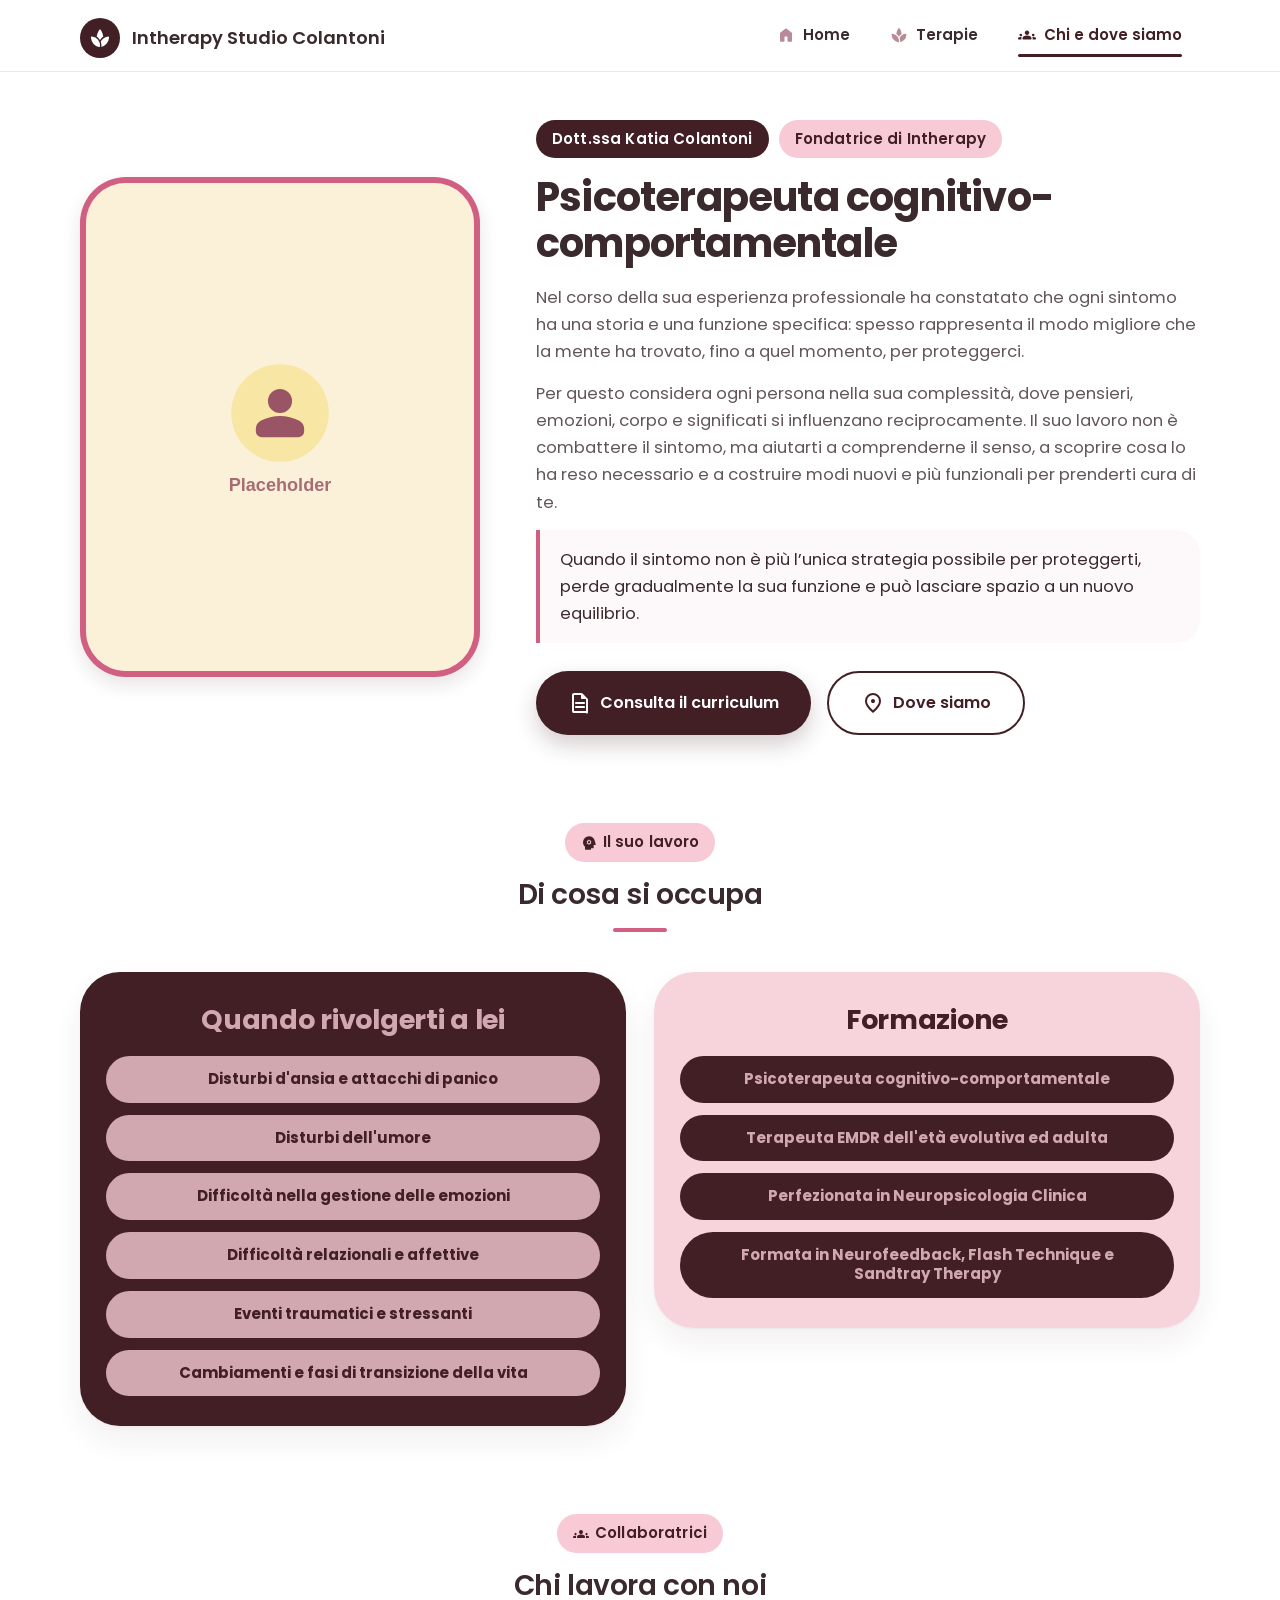
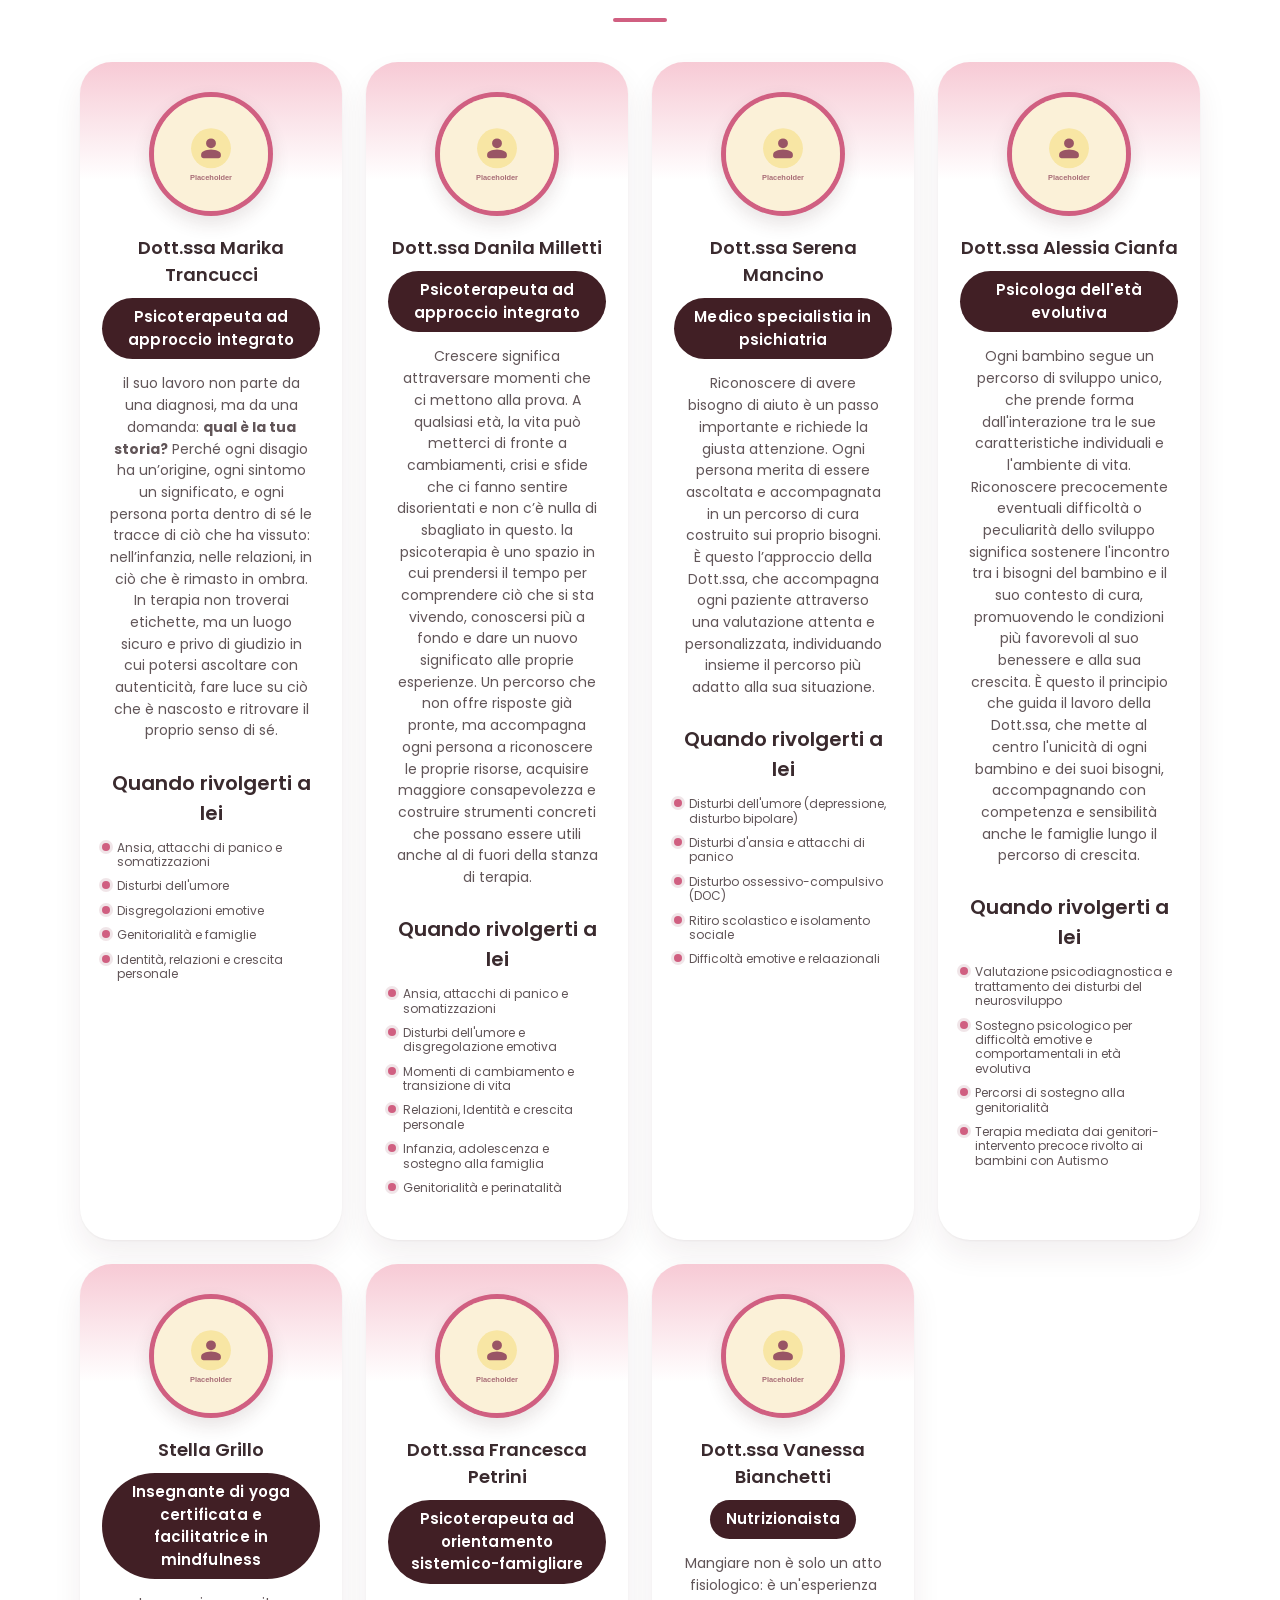
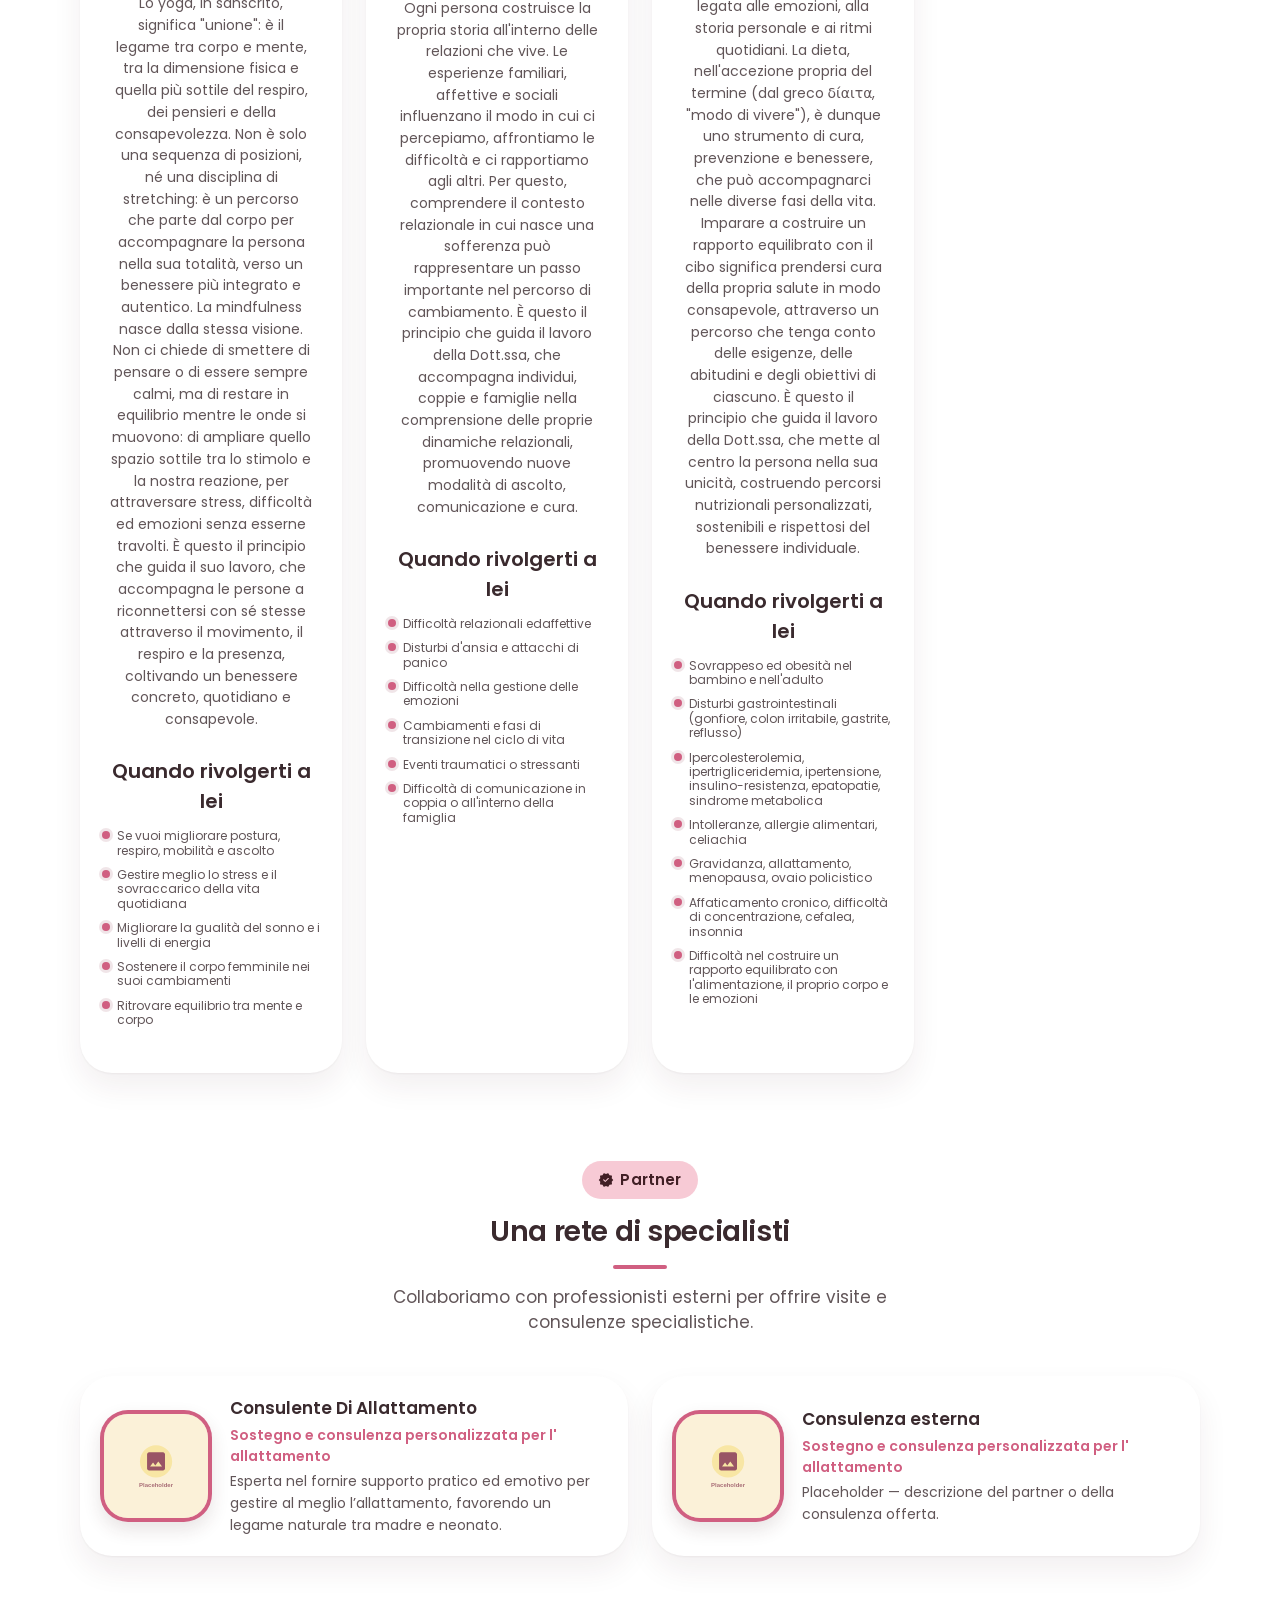
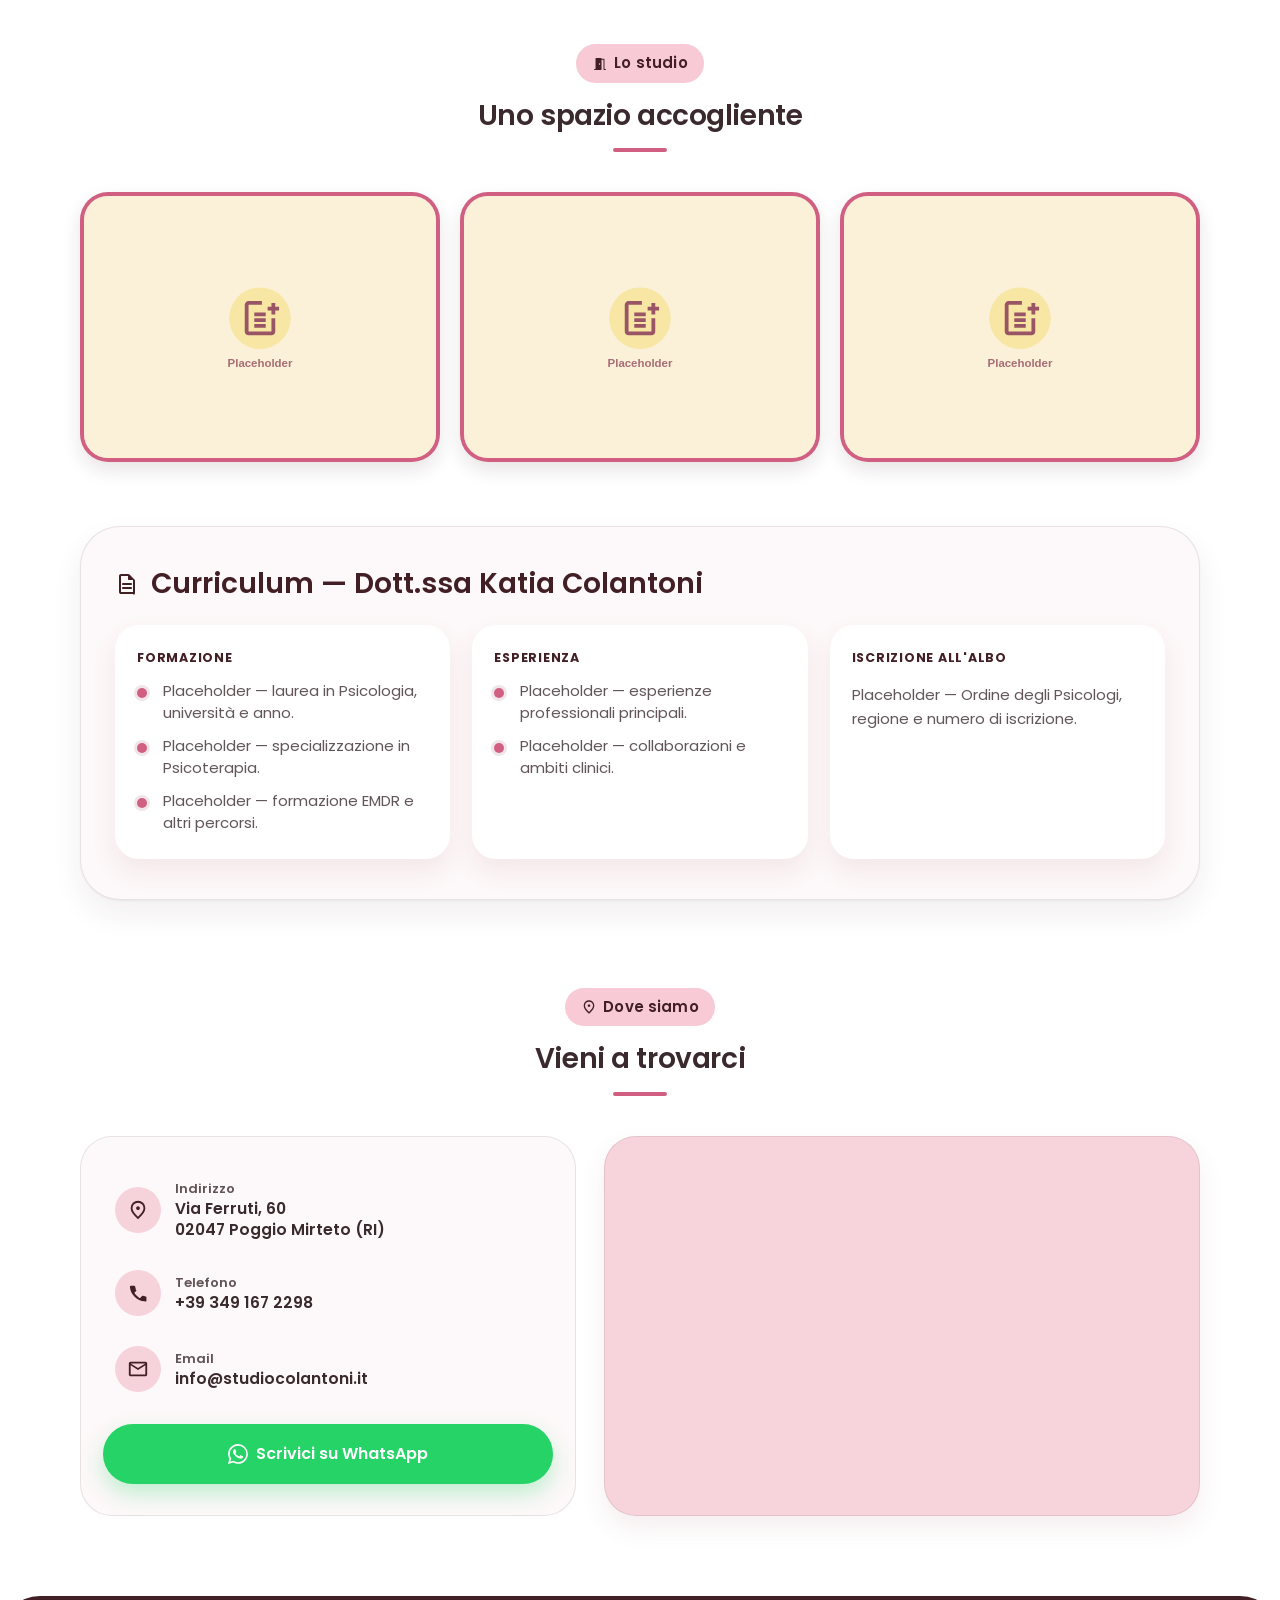
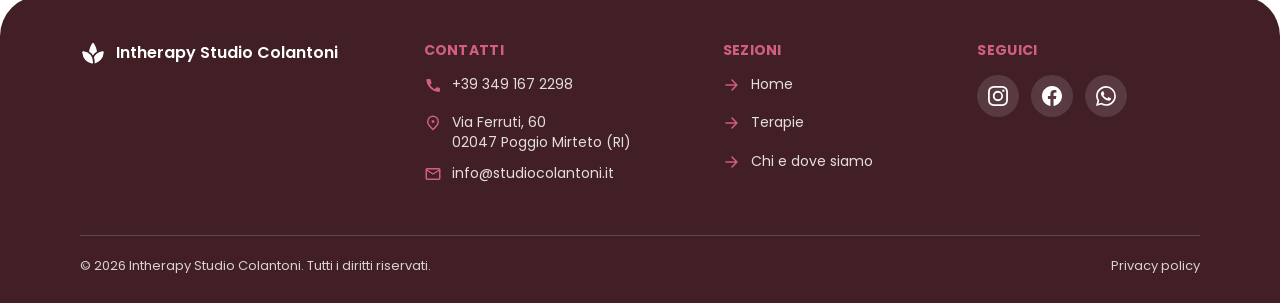
==== commit 09318548: "append collaborators" ====
--- a/chi-e-dove-siamo.html
+++ b/chi-e-dove-siamo.html
@@ -297,7 +297,7 @@
 
               In terapia non troverai etichette, ma un luogo sicuro e privo di giudizio in cui potersi ascoltare con
               autenticità, fare luce su ciò che è nascosto e ritrovare il proprio senso di sé.</p>
-            <br/>
+            <br />
             <div class="prose__mini__block">
               <h2 class="title-lg prose__mini__h">Quando rivolgerti a lei</h2>
               <p class="prose__mini__p">
@@ -314,16 +314,179 @@
           <article class="card team-card">
             <div class="photo photo--circle"><img src="assets/img/collaboratrice-2.svg"
                 alt="Placeholder — collaboratrice" width="300" height="300" loading="lazy"></div>
-            <h3 class="title-lg team-card__name">Dott.ssa Nome Cognome</h3>
-            <span class="pill pill--primary">Neuropsicologa</span>
-            <p class="body-md team-card__bio">Placeholder — breve biografia e ambito di specializzazione.</p>
+            <h3 class="title-lg team-card__name">Dott.ssa Danila Milletti</h3>
+            <span class="pill pill--primary">Psicoterapeuta ad approccio integrato</span>
+            <p class="body-md team-card__bio">Crescere significa attraversare momenti che ci mettono alla prova.
+              A qualsiasi età, la vita può metterci di fronte a cambiamenti, crisi e sfide che ci fanno sentire
+              disorientati e non c’è nulla di sbagliato in questo. la psicoterapia è uno spazio in cui prendersi il
+              tempo per comprendere ciò che si sta vivendo, conoscersi più a fondo e dare un nuovo significato alle
+              proprie esperienze.
+              Un percorso che non offre risposte già pronte, ma accompagna ogni persona a riconoscere le proprie
+              risorse, acquisire maggiore consapevolezza e costruire strumenti concreti che possano essere utili anche
+              al di fuori della stanza di terapia.</p>
+            <br />
+            <div class="prose__mini__block">
+              <h2 class="title-lg prose__mini__h">Quando rivolgerti a lei</h2>
+              <p class="prose__mini__p">
+              <ul class="prose__mini__list">
+                <li>Ansia, attacchi di panico e somatizzazioni</li>
+                <li>Disturbi dell'umore e disgregolazione emotiva</li>
+                <li>Momenti di cambiamento e transizione di vita</li>
+                <li>Relazioni, Identità e crescita personale</li>
+                <li>Infanzia, adolescenza e sostegno alla famiglia</li>
+                <li>Genitorialità e perinatalità</li>
+              </ul>
+              </p>
+            </div>
           </article>
           <article class="card team-card">
             <div class="photo photo--circle"><img src="assets/img/collaboratrice-3.svg"
                 alt="Placeholder — collaboratrice" width="300" height="300" loading="lazy"></div>
-            <h3 class="title-lg team-card__name">Dott.ssa Nome Cognome</h3>
-            <span class="pill pill--primary">Psicoterapeuta</span>
-            <p class="body-md team-card__bio">Placeholder — breve biografia e ambito di specializzazione.</p>
+            <h3 class="title-lg team-card__name">Dott.ssa Serena Mancino</h3>
+            <span class="pill pill--primary">Medico specialistia in psichiatria</span>
+            <p class="body-md team-card__bio">Riconoscere di avere bisogno di aiuto è un passo importante e richiede la
+              giusta attenzione. Ogni persona merita di essere ascoltata e accompagnata in un percorso di cura costruito
+              sui proprio bisogni.
+
+              È questo l’approccio della Dott.ssa, che accompagna ogni paziente attraverso
+              una valutazione attenta e personalizzata, individuando insieme il percorso più adatto alla sua situazione.
+            </p>
+            <br />
+            <div class="prose__mini__block">
+              <h2 class="title-lg prose__mini__h">Quando rivolgerti a lei</h2>
+              <p class="prose__mini__p">
+              <ul class="prose__mini__list">
+                <li>Disturbi dell'umore (depressione, disturbo bipolare)</li>
+                <li>Disturbi d'ansia e attacchi di panico</li>
+                <li>Disturbo ossessivo-compulsivo (DOC)</li>
+                <li>Ritiro scolastico e isolamento sociale</li>
+                <li>Difficoltà emotive e relaazionali</li>
+              </ul>
+              </p>
+            </div>
+          </article>
+          <article class="card team-card">
+            <div class="photo photo--circle"><img src="assets/img/collaboratrice-3.svg"
+                alt="Placeholder — collaboratrice" width="300" height="300" loading="lazy"></div>
+            <h3 class="title-lg team-card__name">Dott.ssa Alessia Cianfa</h3>
+            <span class="pill pill--primary">Psicologa dell'età evolutiva</span>
+            <p class="body-md team-card__bio">Ogni bambino segue un percorso di sviluppo unico, che prende forma
+              dall'interazione tra le sue caratteristiche individuali e l'ambiente di vita.
+
+              Riconoscere precocemente eventuali difficoltà o peculiarità dello sviluppo significa sostenere l'incontro
+              tra i bisogni del bambino e il suo contesto di cura, promuovendo le condizioni più favorevoli al suo
+              benessere e alla sua crescita.
+
+              È questo il principio che guida il lavoro della Dott.ssa, che
+              mette al centro l'unicità di ogni bambino e dei suoi bisogni, accompagnando con competenza e sensibilità
+              anche le famiglie lungo il percorso di crescita.</p>
+            <br />
+            <div class="prose__mini__block">
+              <h2 class="title-lg prose__mini__h">Quando rivolgerti a lei</h2>
+              <p class="prose__mini__p">
+              <ul class="prose__mini__list">
+                <li>Valutazione psicodiagnostica e trattamento dei disturbi del neurosviluppo</li>
+                <li>Sostegno psicologico per difficoltà emotive e comportamentali in età evolutiva</li>
+                <li>Percorsi di sostegno alla genitorialità</li>
+                <li>Terapia mediata dai genitori-intervento precoce rivolto ai bambini con Autismo</li>
+              </ul>
+              </p>
+            </div>
+          </article>
+          <article class="card team-card">
+            <div class="photo photo--circle"><img src="assets/img/collaboratrice-3.svg"
+                alt="Placeholder — collaboratrice" width="300" height="300" loading="lazy"></div>
+            <h3 class="title-lg team-card__name">Stella Grillo</h3>
+            <span class="pill pill--primary">Insegnante di yoga certificata e facilitatrice in mindfulness</span>
+            <p class="body-md team-card__bio">Lo yoga, in sanscrito, significa "unione": è il legame tra corpo e mente,
+              tra la dimensione fisica e quella più sottile del respiro, dei pensieri e della consapevolezza.
+              Non è solo una sequenza di posizioni, né una disciplina di stretching: è un percorso che parte dal corpo
+              per accompagnare la persona nella sua totalità, verso un benessere più integrato e autentico.
+              La mindfulness nasce dalla stessa visione. Non ci chiede di smettere di pensare o di essere sempre calmi,
+              ma di restare in equilibrio mentre le onde si muovono: di ampliare quello spazio sottile tra lo stimolo e
+              la nostra reazione, per attraversare stress, difficoltà ed emozioni senza esserne travolti.
+
+              È questo il principio che guida il suo lavoro, che
+              accompagna le persone a riconnettersi con sé stesse attraverso il movimento, il respiro e la presenza,
+              coltivando un benessere concreto, quotidiano e consapevole.</p>
+            <br />
+            <div class="prose__mini__block">
+              <h2 class="title-lg prose__mini__h">Quando rivolgerti a lei</h2>
+              <p class="prose__mini__p">
+              <ul class="prose__mini__list">
+                <li>Se vuoi migliorare postura, respiro, mobilità e ascolto</li>
+                <li>Gestire meglio lo stress e il sovraccarico della vita quotidiana</li>
+                <li>Migliorare la gualità del sonno e i livelli di energia</li>
+                <li>Sostenere il corpo femminile nei suoi cambiamenti</li>
+                <li>Ritrovare equilibrio tra mente e corpo</li>
+              </ul>
+              </p>
+            </div>
+          </article>
+          <article class="card team-card">
+            <div class="photo photo--circle"><img src="assets/img/collaboratrice-3.svg"
+                alt="Placeholder — collaboratrice" width="300" height="300" loading="lazy"></div>
+            <h3 class="title-lg team-card__name">Dott.ssa Francesca Petrini</h3>
+            <span class="pill pill--primary">Psicoterapeuta ad orientamento sistemico-famigliare</span>
+            <p class="body-md team-card__bio">Ogni persona costruisce la propria storia all'interno delle relazioni che
+              vive.
+              Le esperienze familiari, affettive e sociali influenzano il modo in cui ci percepiamo, affrontiamo le
+              difficoltà e ci rapportiamo agli altri. Per questo, comprendere il contesto relazionale in cui nasce una
+              sofferenza può rappresentare un passo importante nel percorso di cambiamento.
+
+              È questo il principio che guida il lavoro della Dott.ssa, che accompagna individui, coppie e famiglie
+              nella comprensione delle proprie
+              dinamiche relazionali, promuovendo nuove modalità di ascolto, comunicazione e cura.
+            </p>
+            <br />
+            <div class="prose__mini__block">
+              <h2 class="title-lg prose__mini__h">Quando rivolgerti a lei</h2>
+              <p class="prose__mini__p">
+              <ul class="prose__mini__list">
+                <li>Difficoltà relazionali edaffettive</li>
+                <li>Disturbi d'ansia e attacchi di panico</li>
+                <li>Difficoltà nella gestione delle emozioni</li>
+                <li>Cambiamenti e fasi di transizione nel ciclo di vita</li>
+                <li>Eventi traumatici o stressanti</li>
+                <li>Difficoltà di comunicazione in coppia o all'interno della famiglia</li>
+              </ul>
+              </p>
+            </div>
+          </article>
+          <article class="card team-card">
+            <div class="photo photo--circle"><img src="assets/img/collaboratrice-3.svg"
+                alt="Placeholder — collaboratrice" width="300" height="300" loading="lazy"></div>
+            <h3 class="title-lg team-card__name">Dott.ssa Vanessa Bianchetti</h3>
+            <span class="pill pill--primary">Nutrizionaista</span>
+            <p class="body-md team-card__bio">Mangiare non è solo un atto fisiologico: è un'esperienza legata alle
+              emozioni, alla storia personale e ai ritmi quotidiani.
+              La dieta, nell'accezione propria del termine (dal greco δίαιτα, "modo di vivere"), è dunque uno strumento
+              di cura, prevenzione e benessere, che può accompagnarci nelle diverse fasi della vita.
+
+              Imparare a costruire un rapporto equilibrato con il cibo significa prendersi cura della propria salute in
+              modo consapevole, attraverso un percorso che tenga conto delle esigenze, delle abitudini e degli obiettivi
+              di ciascuno.
+
+              È questo il principio che guida il lavoro della Dott.ssa, che
+              mette al centro la persona nella sua unicità, costruendo percorsi nutrizionali personalizzati, sostenibili
+              e rispettosi del benessere individuale.</p>
+            <br />
+            <div class="prose__mini__block">
+              <h2 class="title-lg prose__mini__h">Quando rivolgerti a lei</h2>
+              <p class="prose__mini__p">
+              <ul class="prose__mini__list">
+                <li>Sovrappeso ed obesità nel bambino e nell'adulto</li>
+                <li>Disturbi gastrointestinali (gonfiore, colon irritabile, gastrite, reflusso)</li>
+                <li>Ipercolesterolemia, ipertrigliceridemia, ipertensione, insulino-resistenza, epatopatie, sindrome
+                  metabolica</li>
+                <li>Intolleranze, allergie alimentari, celiachia</li>
+                <li>Gravidanza, allattamento, menopausa, ovaio policistico</li>
+                <li>Affaticamento cronico, difficoltà di concentrazione, cefalea, insonnia</li>
+                <li>Difficoltà nel costruire un rapporto equilibrato con l'alimentazione, il proprio corpo e le emozioni
+                </li>
+              </ul>
+              </p>
+            </div>
           </article>
         </div>
       </section>
@@ -344,9 +507,10 @@
             <div class="photo photo--md"><img src="assets/img/partner-1.svg" alt="Placeholder — partner" width="600"
                 height="450" loading="lazy"></div>
             <div>
-              <h3 class="title-lg partner__title">Visita specialistica</h3>
-              <p class="body-md partner__desc">Placeholder — descrizione del partner o della visita specialistica
-                offerta.</p>
+              <h3 class="title-lg partner__title">Consulente Di Allattamento</h3>
+              <h3 class="title-lg partner__subtitle">Sostegno e consulenza personalizzata per l' allattamento</h3>
+              <p class="body-md partner__desc">Esperta nel fornire supporto pratico ed emotivo per gestire al meglio
+                l’allattamento, favorendo un legame naturale tra madre e neonato.</p>
             </div>
           </article>
           <article class="card partner">
@@ -354,6 +518,7 @@
                 height="450" loading="lazy"></div>
             <div>
               <h3 class="title-lg partner__title">Consulenza esterna</h3>
+              <h3 class="title-lg partner__subtitle">Sostegno e consulenza personalizzata per l' allattamento</h3>
               <p class="body-md partner__desc">Placeholder — descrizione del partner o della consulenza offerta.</p>
             </div>
           </article>
--- a/assets/css/style.css
+++ b/assets/css/style.css
@@ -302,7 +302,14 @@
   background: var(--white);
   border-radius: var(--r-lg);
   padding: 24px;
-  box-shadow: var(--shadow-card);
+  /* box-shadow: var(--shadow-card); */
+}
+
+.review--card {
+  background: var(--white);
+  border-radius: var(--r-lg);
+  padding: 24px;
+  /* box-shadow: var(--shadow-card); */
 }
 
 .card--flat {
@@ -1893,8 +1900,13 @@
 }
 
 .partner__title {
-  margin-bottom: 6px;
+  margin-bottom: 4px;
   font-size: 17px;
+}
+.partner__subtitle {
+  margin-bottom: 4px;
+  font-size: 14px;
+  color: var(--secondary);
 }
 
 .partner__desc {
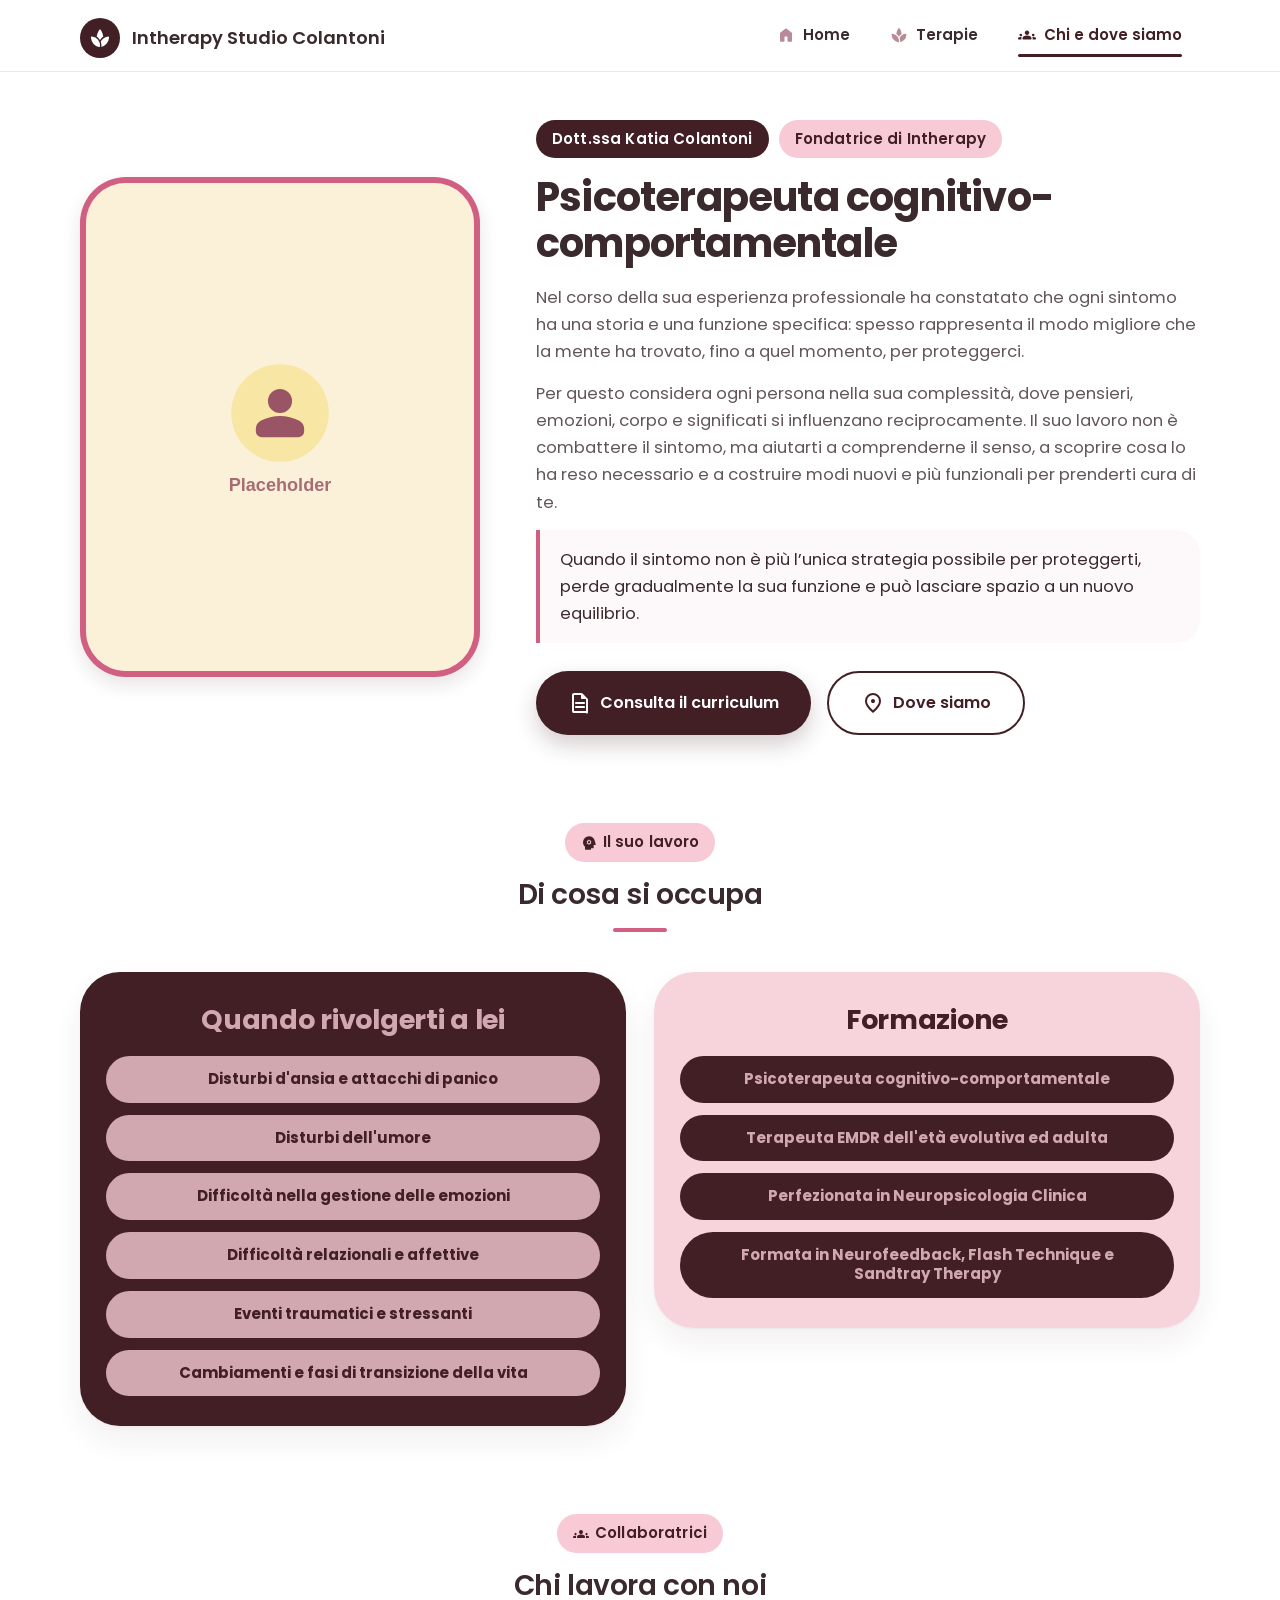
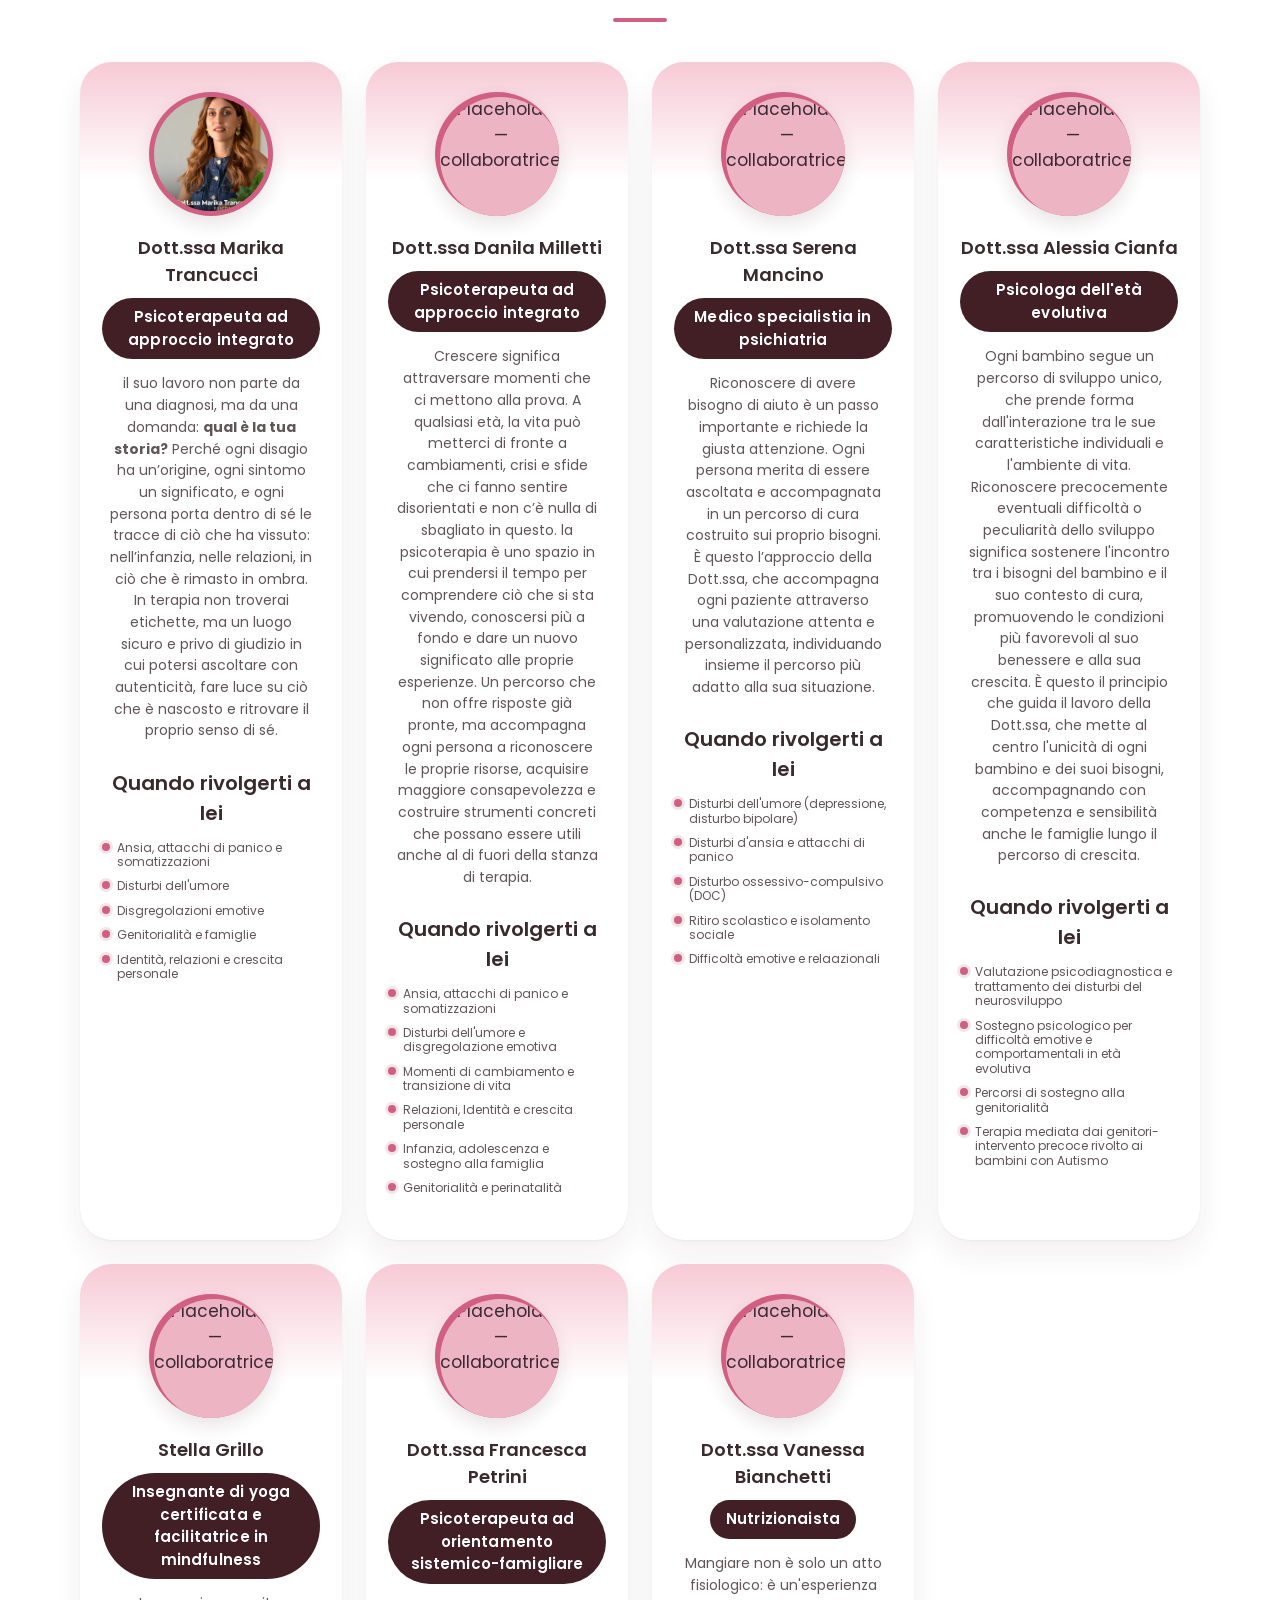
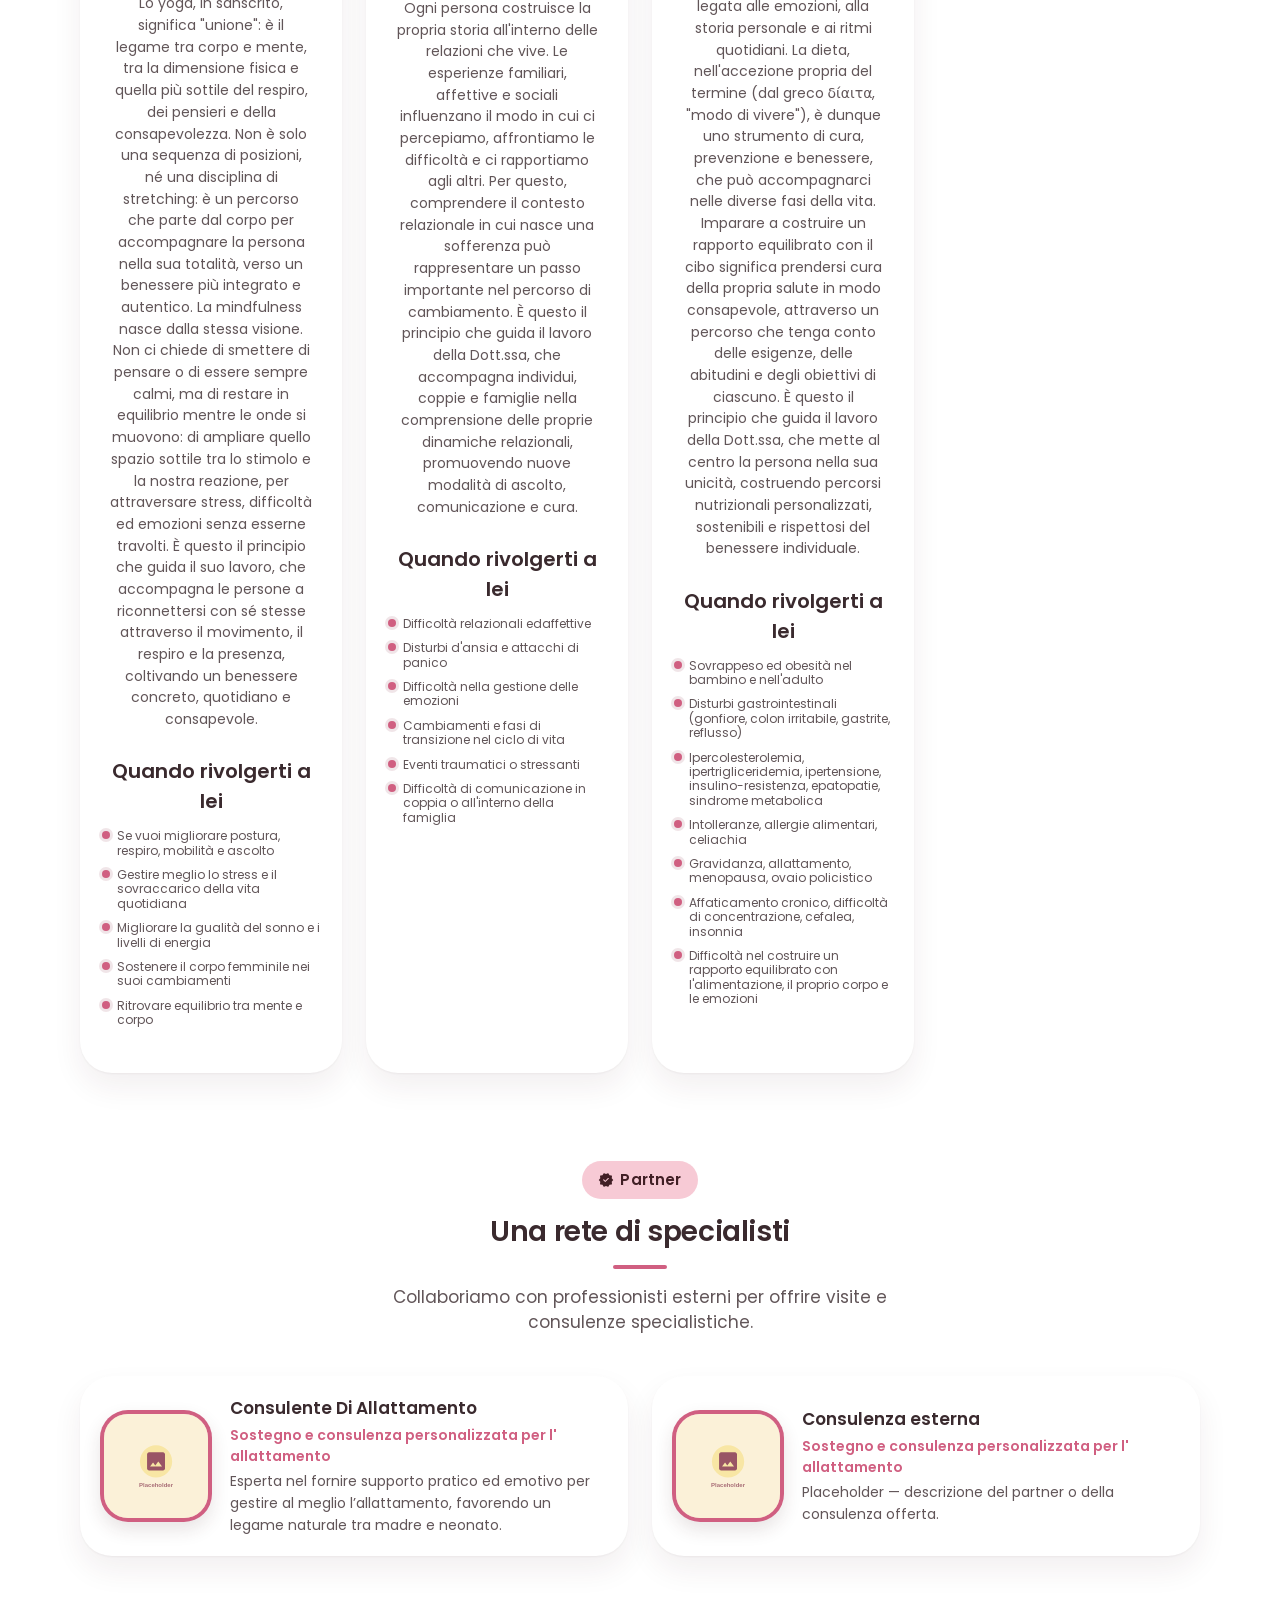
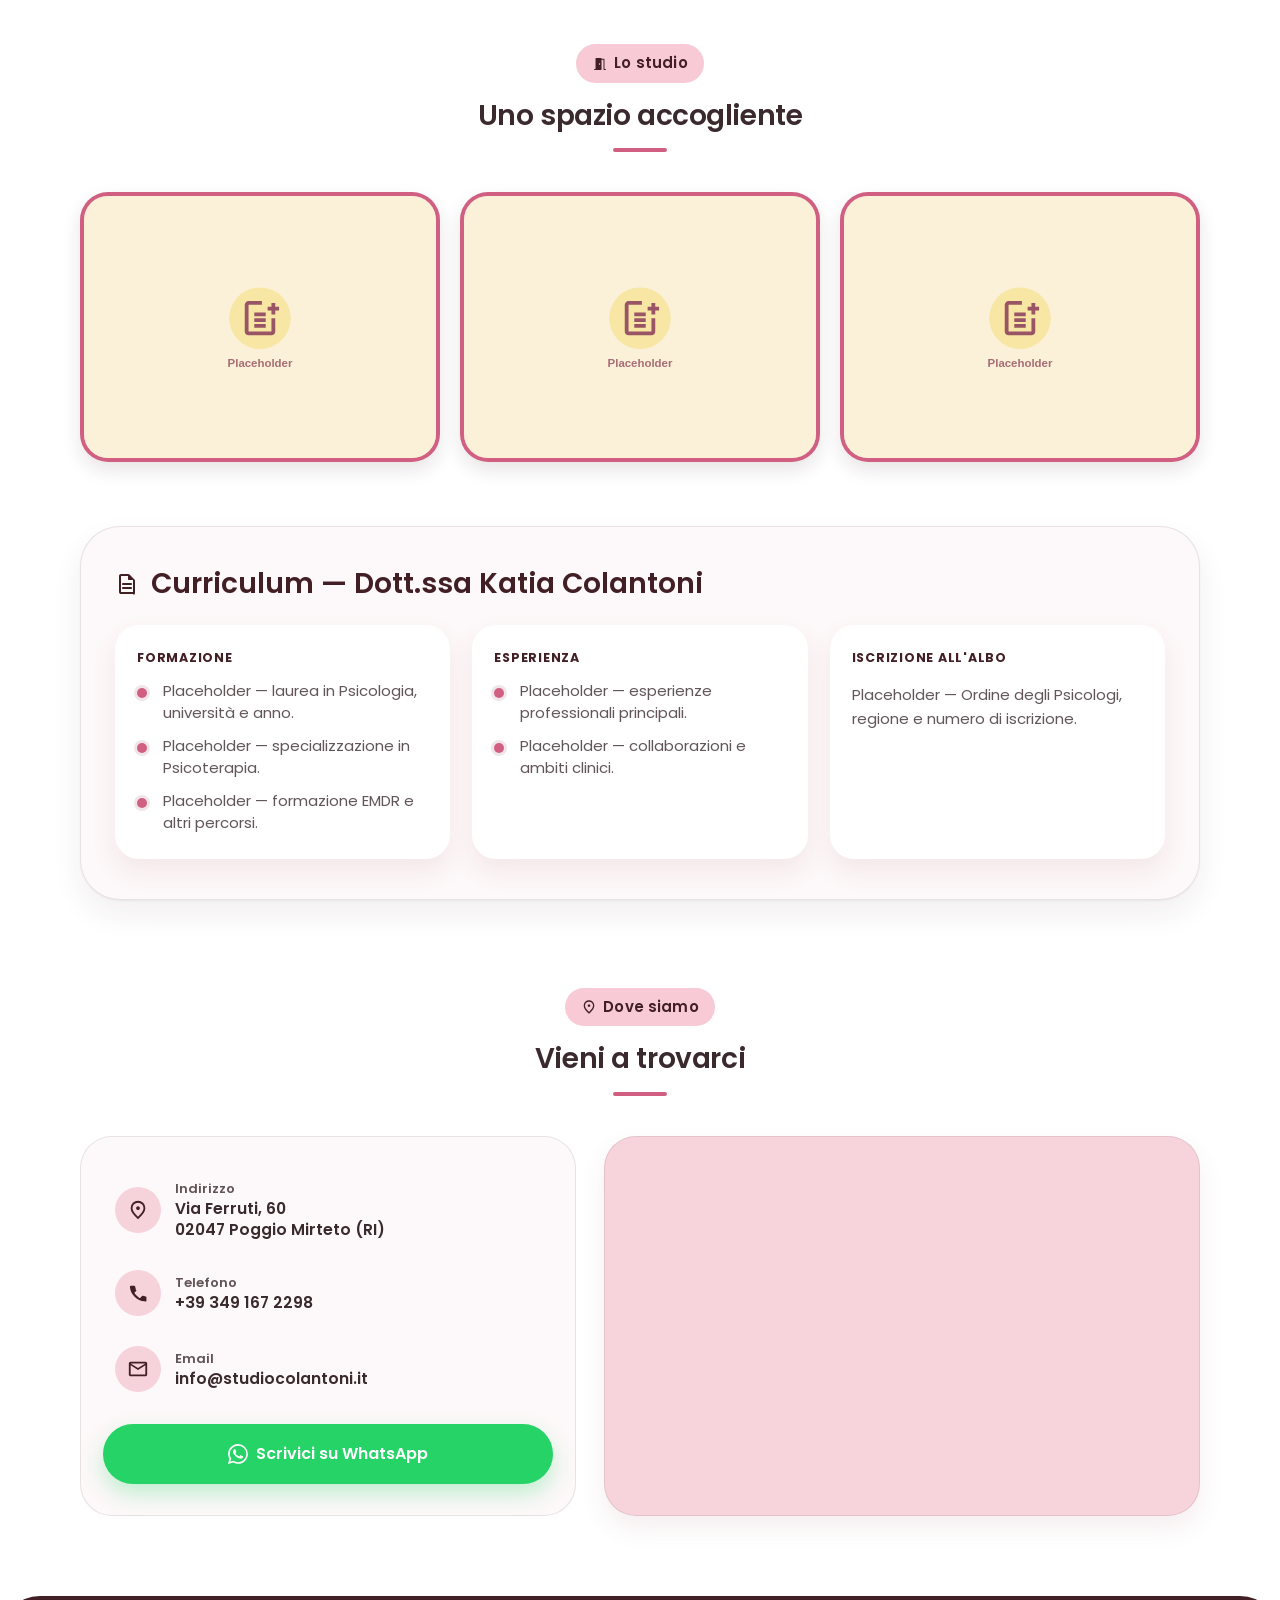
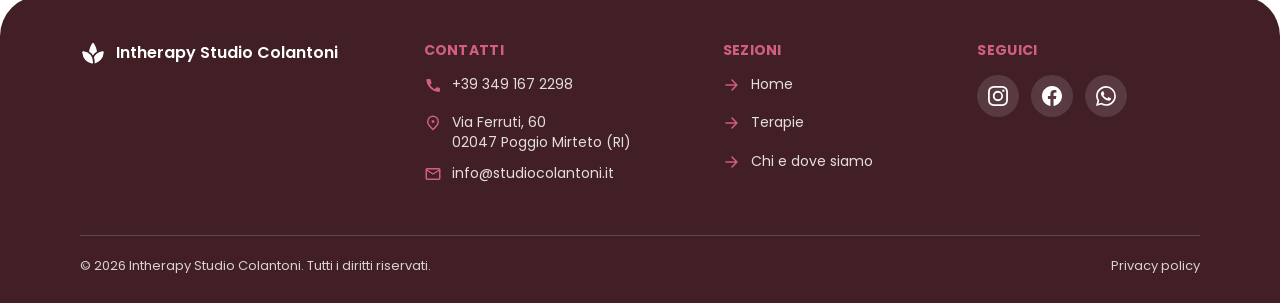
==== commit 7f769d6a: "initial for image in chi e dove siamo" ====
--- a/chi-e-dove-siamo.html
+++ b/chi-e-dove-siamo.html
@@ -285,8 +285,8 @@
              colonne invece di 2 + 1 orfana. -->
         <div class="grid grid--team">
           <article class="card team-card">
-            <div class="photo photo--circle"><img src="assets/img/collaboratrice-1.svg"
-                alt="Placeholder — collaboratrice" width="300" height="300" loading="lazy"></div>
+            <div class="photo photo--circle"><img src="assets/img/marika-trancucci.png"
+                alt="Dott.ssa Marika Trancucci" width="400" height="400" loading="lazy" style="vertical-align: top"></div>
             <h3 class="title-lg team-card__name">Dott.ssa Marika Trancucci</h3>
             <span class="pill pill--primary">Psicoterapeuta ad approccio integrato</span>
             <p class="body-md team-card__bio">il suo lavoro non parte da una diagnosi, ma da una domanda: <strong> qual
@@ -313,7 +313,7 @@
           </article>
           <article class="card team-card">
             <div class="photo photo--circle"><img src="assets/img/collaboratrice-2.svg"
-                alt="Placeholder — collaboratrice" width="300" height="300" loading="lazy"></div>
+                alt="Placeholder — collaboratrice" width="300" height="300" loading="lazy" style="object-position: 50% 22%"></div>
             <h3 class="title-lg team-card__name">Dott.ssa Danila Milletti</h3>
             <span class="pill pill--primary">Psicoterapeuta ad approccio integrato</span>
             <p class="body-md team-card__bio">Crescere significa attraversare momenti che ci mettono alla prova.
--- a/assets/css/style.css
+++ b/assets/css/style.css
@@ -379,12 +379,21 @@
 }
 
 .photo--circle {
+  display: grid;
+  place-items: center;
+  aspect-ratio: 1;  
+  border-radius: 999px;        /* il cerchio resta un cerchio anche senza height */
   padding: 5px;
-  border-radius: 999px;
 }
 
 .photo--circle img {
-  border-radius: 999px;
+  width: 100%;
+  height: 100%;
+  aspect-ratio: 1;    
+  border-radius: 999px;      /* niente ovali con immagini rettangolari */
+  object-fit: cover;
+  object-position: center;  /* ritaglio preso dal centro */
+  display: block;
 }
 
 /* ============================================================
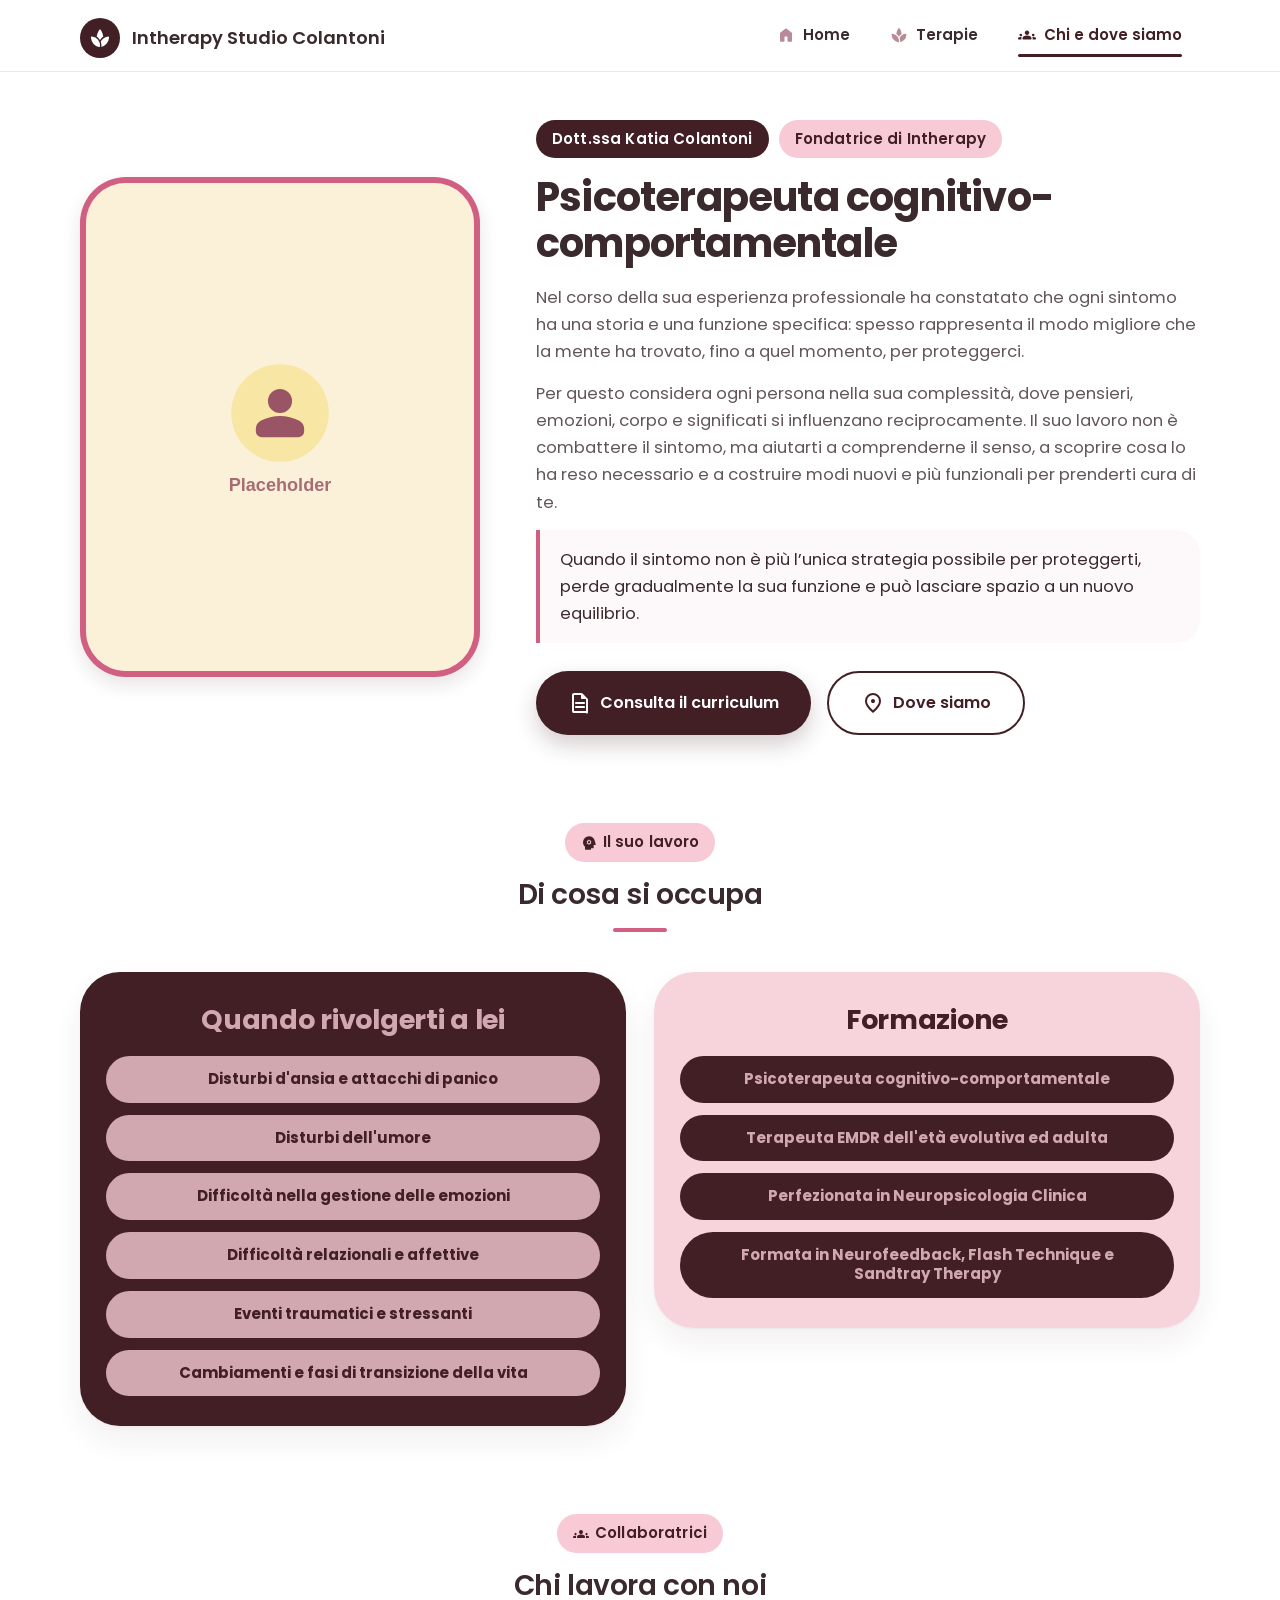
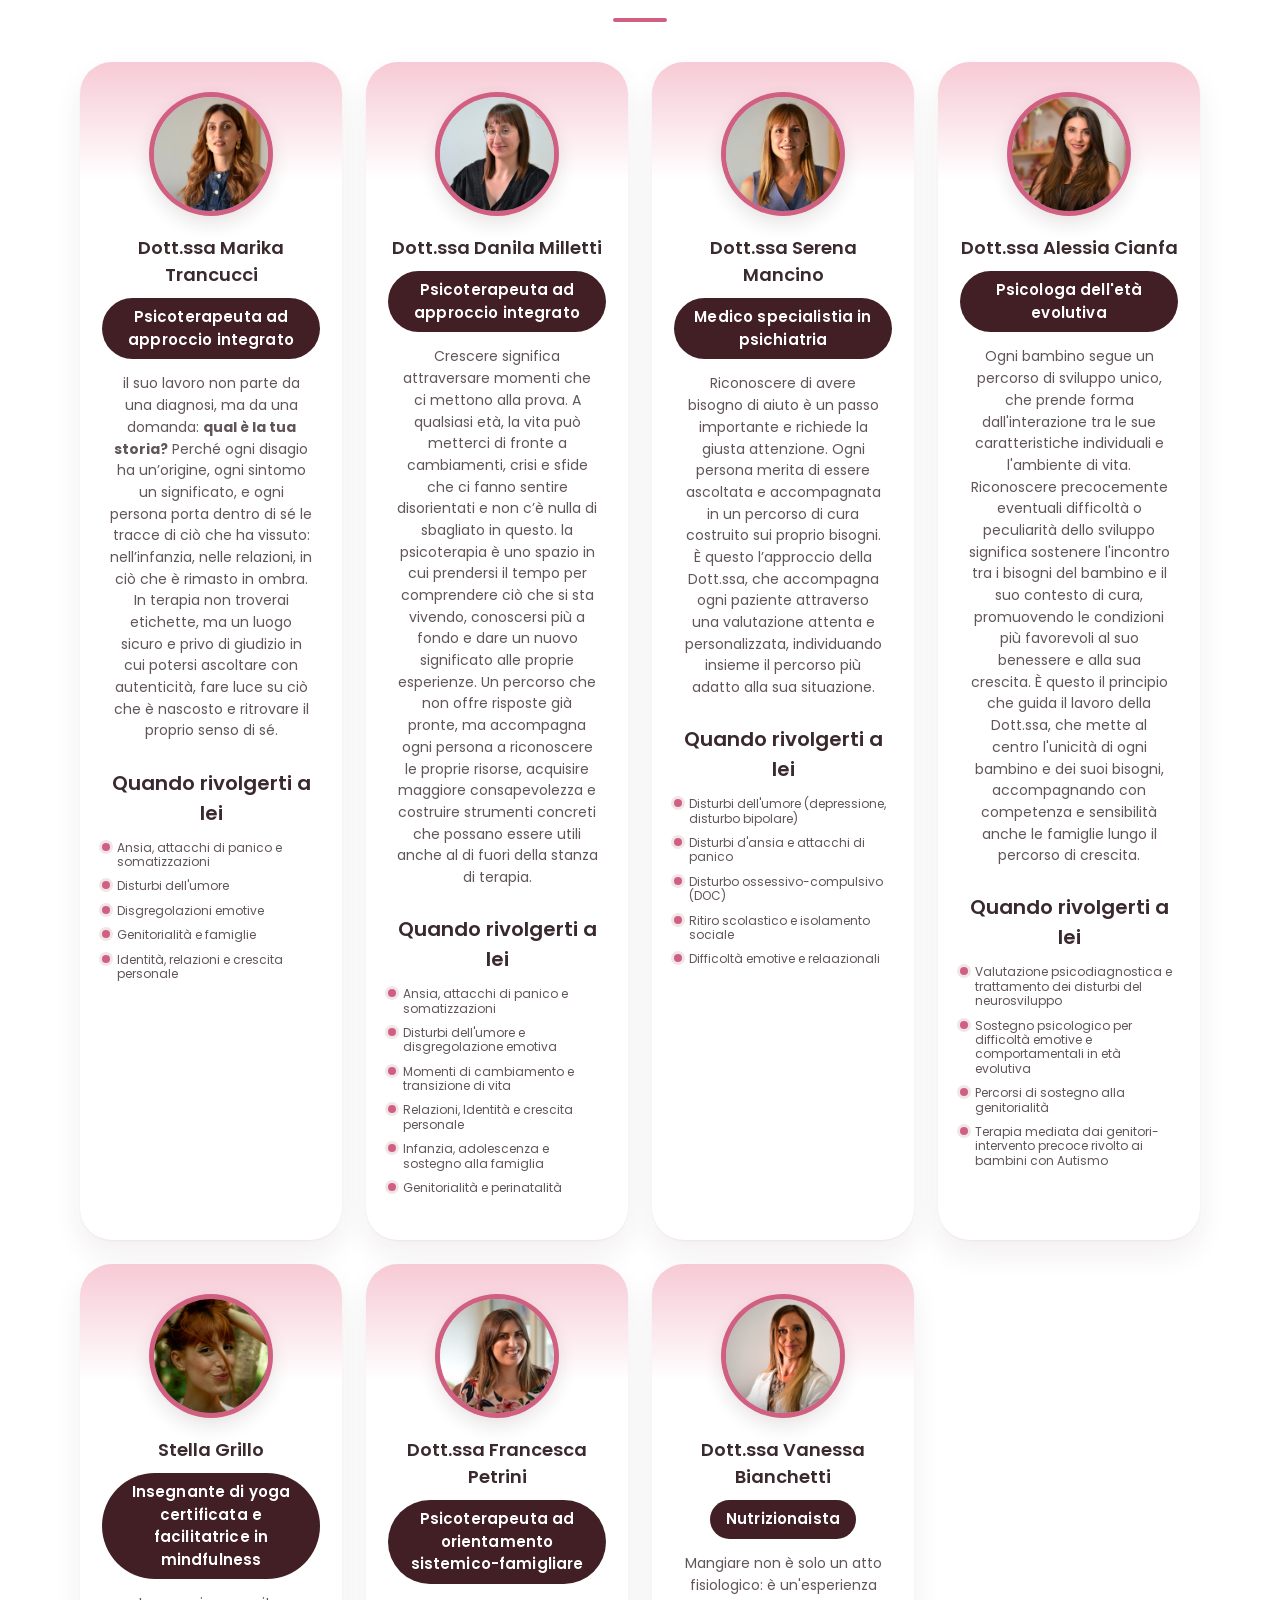
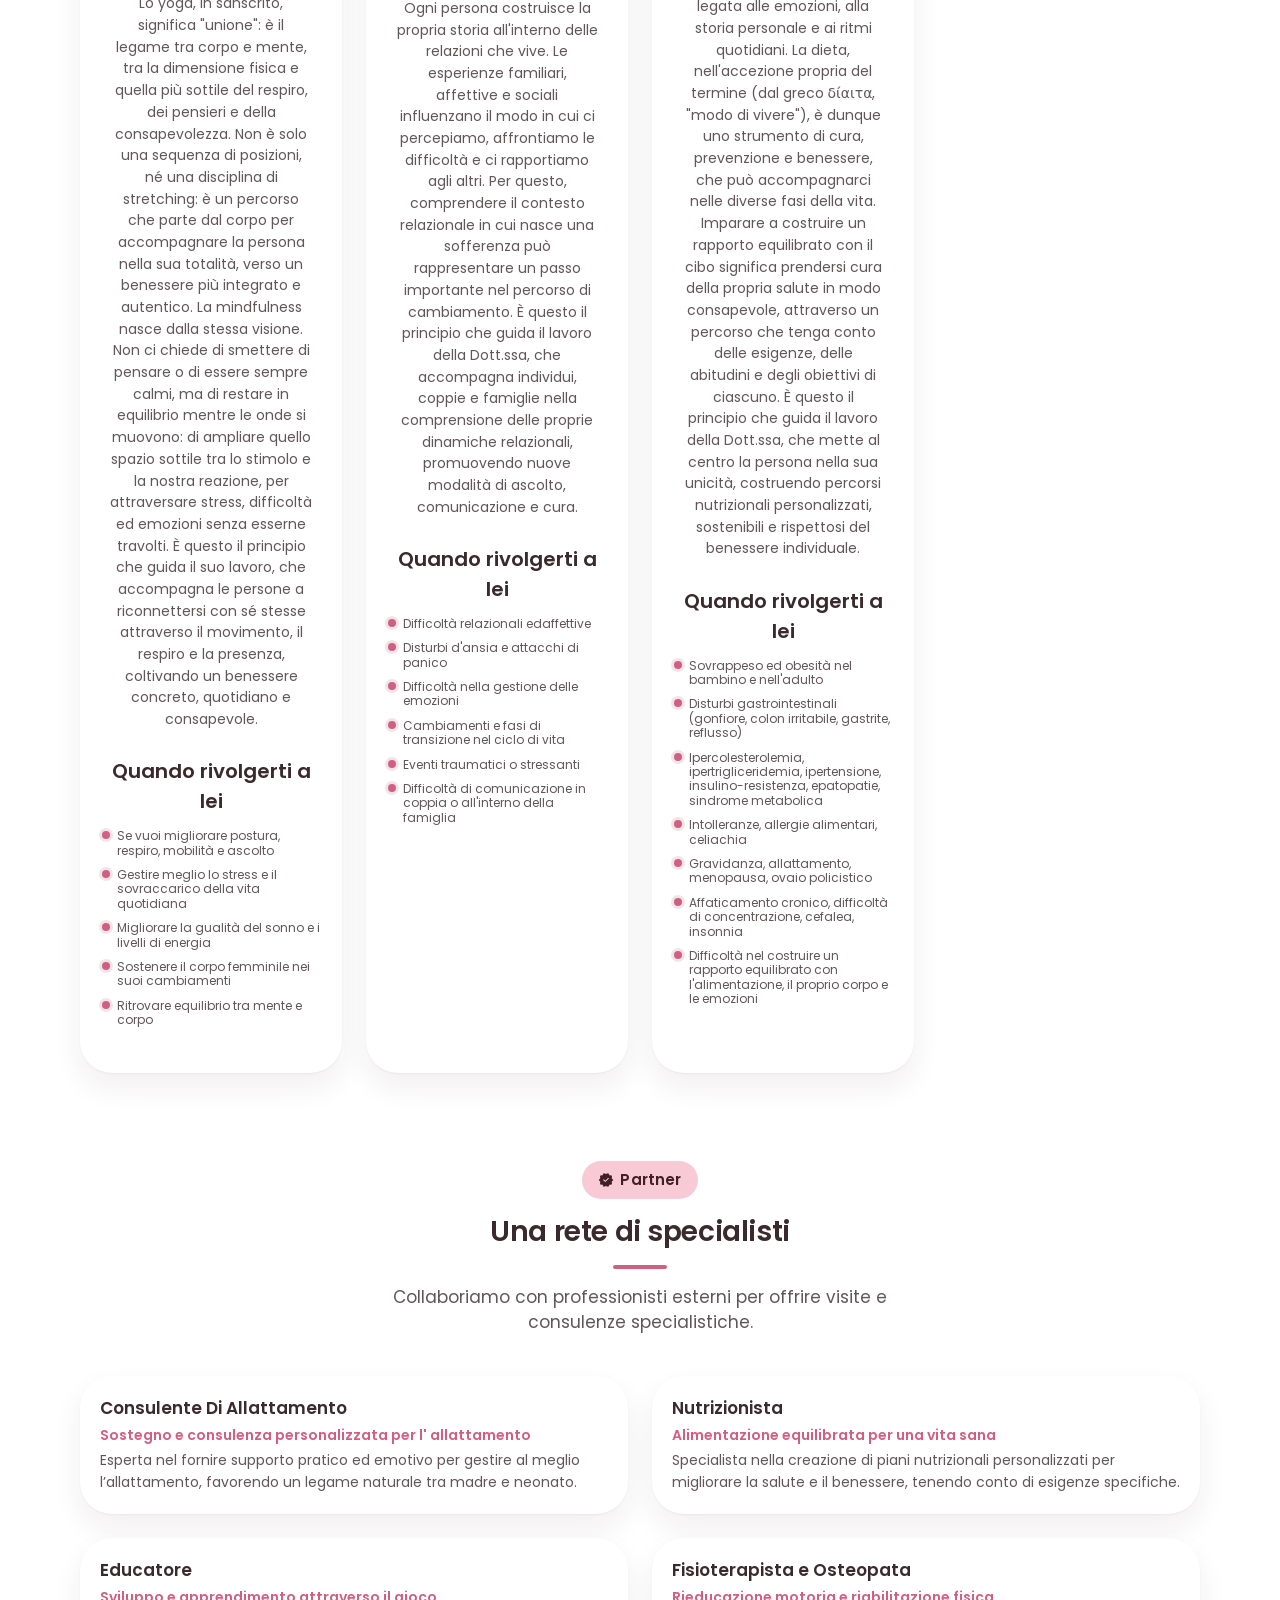
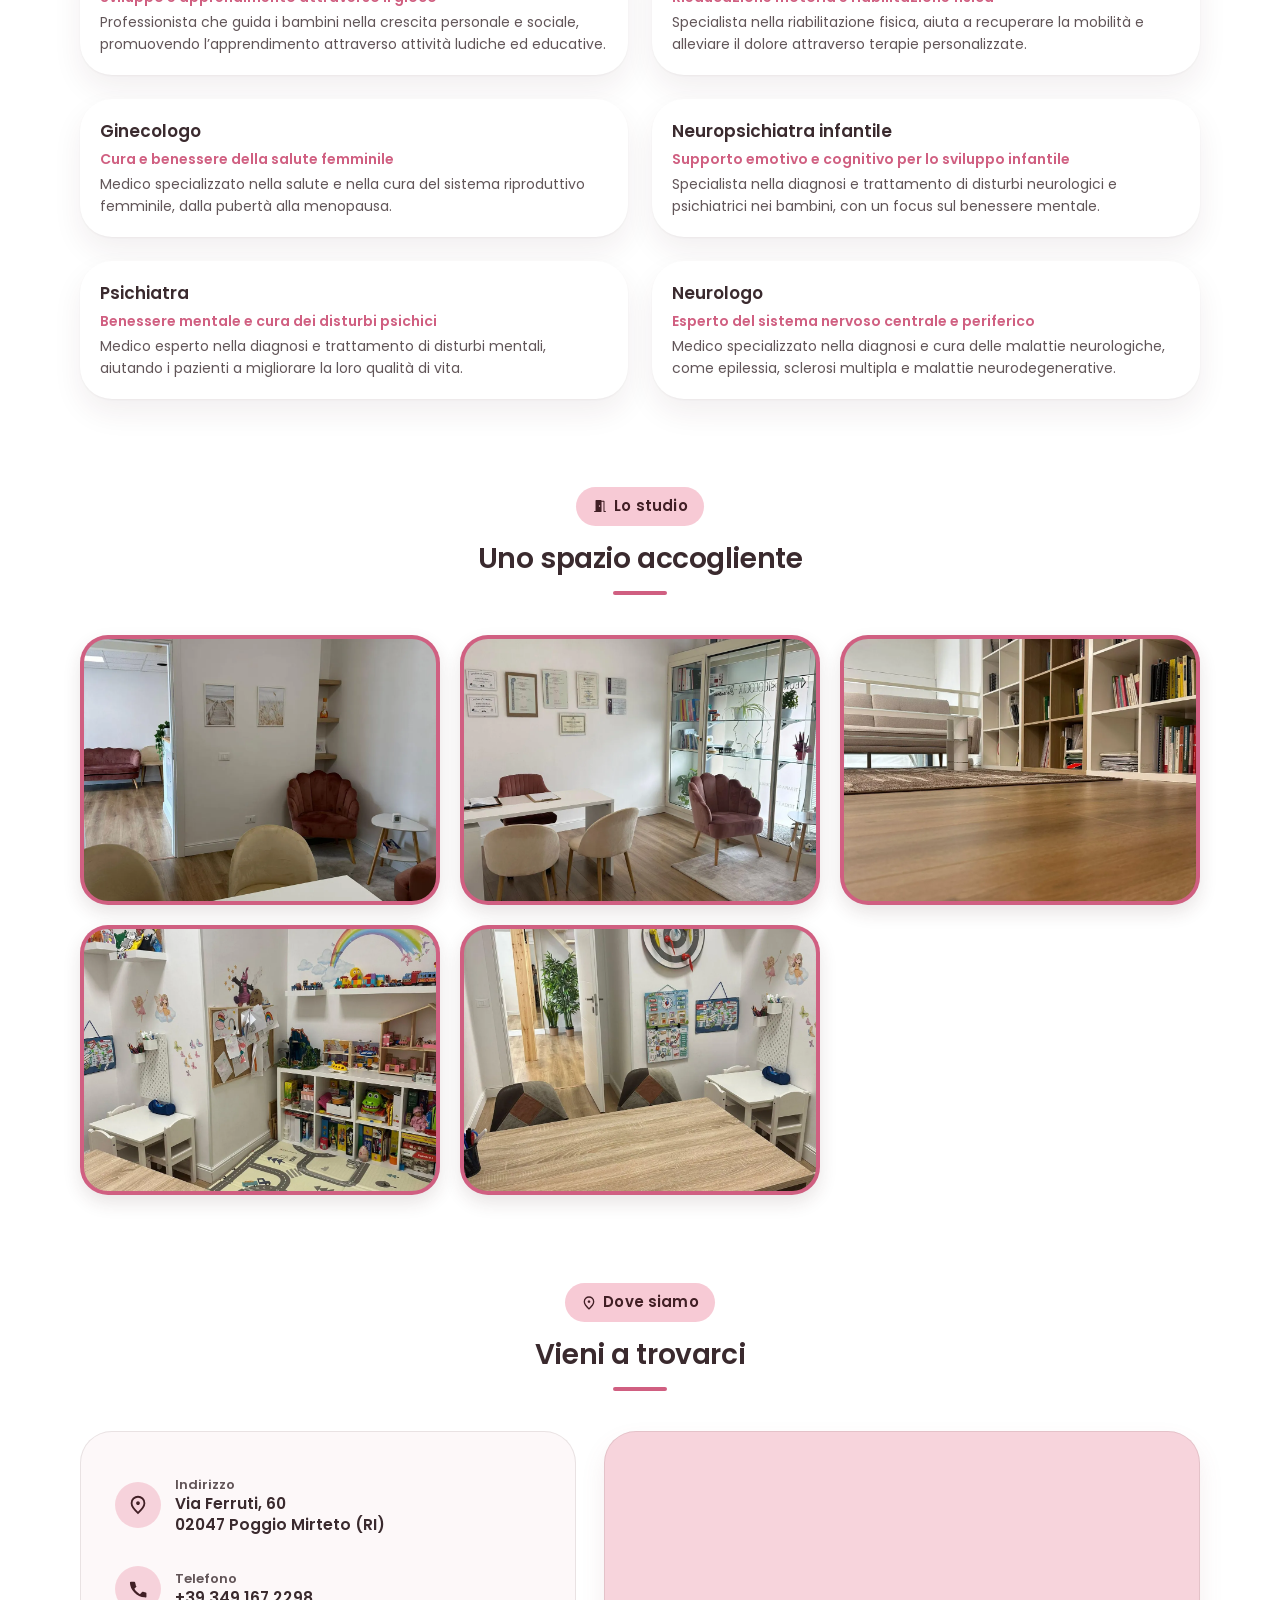
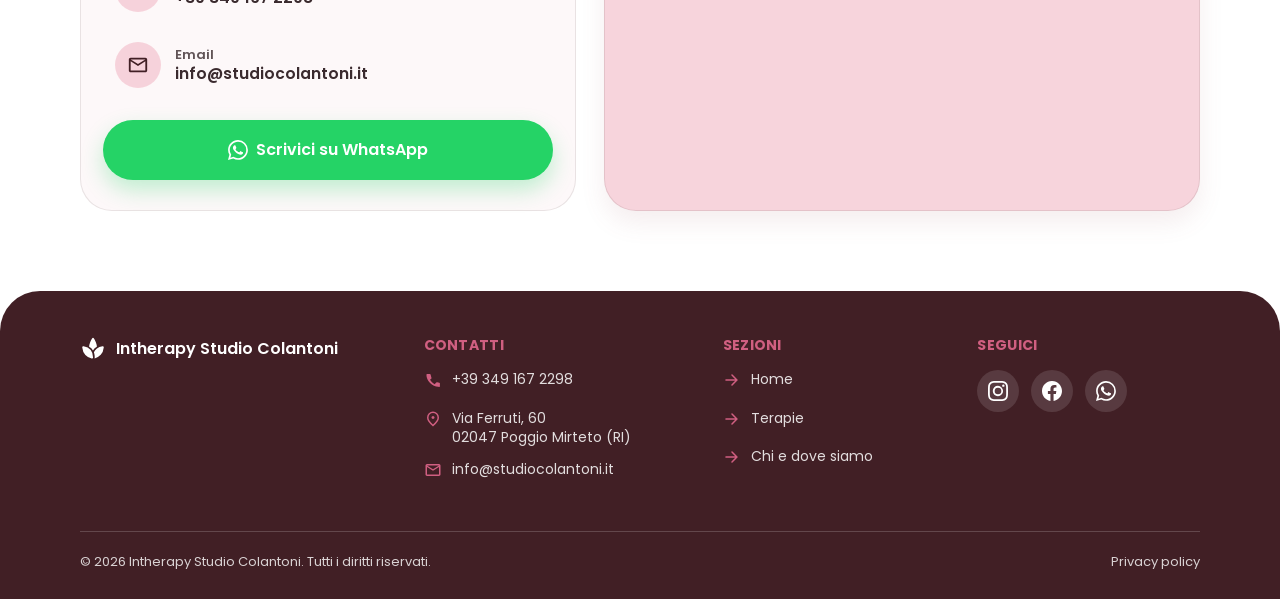
==== commit 02443a21: "studio image, collaborators" ====
--- a/chi-e-dove-siamo.html
+++ b/chi-e-dove-siamo.html
@@ -285,8 +285,8 @@
              colonne invece di 2 + 1 orfana. -->
         <div class="grid grid--team">
           <article class="card team-card">
-            <div class="photo photo--circle"><img src="assets/img/marika-trancucci.png"
-                alt="Dott.ssa Marika Trancucci" width="400" height="400" loading="lazy" style="vertical-align: top"></div>
+            <div class="photo photo--circle"><img src="assets/img/marika-trancucci.png" alt="Dott.ssa Marika Trancucci"
+                width="400" height="400" loading="lazy" style="vertical-align: top"></div>
             <h3 class="title-lg team-card__name">Dott.ssa Marika Trancucci</h3>
             <span class="pill pill--primary">Psicoterapeuta ad approccio integrato</span>
             <p class="body-md team-card__bio">il suo lavoro non parte da una diagnosi, ma da una domanda: <strong> qual
@@ -312,8 +312,8 @@
             </div>
           </article>
           <article class="card team-card">
-            <div class="photo photo--circle"><img src="assets/img/collaboratrice-2.svg"
-                alt="Placeholder — collaboratrice" width="300" height="300" loading="lazy" style="object-position: 50% 22%"></div>
+            <div class="photo photo--circle"><img src="assets/img/danila-milletti.png"
+                alt="foto Dott.ssa Danila Milletti" width="300" height="300" loading="lazy"></div>
             <h3 class="title-lg team-card__name">Dott.ssa Danila Milletti</h3>
             <span class="pill pill--primary">Psicoterapeuta ad approccio integrato</span>
             <p class="body-md team-card__bio">Crescere significa attraversare momenti che ci mettono alla prova.
@@ -340,8 +340,8 @@
             </div>
           </article>
           <article class="card team-card">
-            <div class="photo photo--circle"><img src="assets/img/collaboratrice-3.svg"
-                alt="Placeholder — collaboratrice" width="300" height="300" loading="lazy"></div>
+            <div class="photo photo--circle"><img src="assets/img/serena-mancino.png"
+                alt="Dott.ssa Serena Mancino foto" width="300" height="300" loading="lazy"></div>
             <h3 class="title-lg team-card__name">Dott.ssa Serena Mancino</h3>
             <span class="pill pill--primary">Medico specialistia in psichiatria</span>
             <p class="body-md team-card__bio">Riconoscere di avere bisogno di aiuto è un passo importante e richiede la
@@ -366,8 +366,8 @@
             </div>
           </article>
           <article class="card team-card">
-            <div class="photo photo--circle"><img src="assets/img/collaboratrice-3.svg"
-                alt="Placeholder — collaboratrice" width="300" height="300" loading="lazy"></div>
+            <div class="photo photo--circle"><img src="assets/img/alessia-cianfa.png"
+                alt="Dott.ssa Alessia Cianfa foto" width="300" height="300" loading="lazy"></div>
             <h3 class="title-lg team-card__name">Dott.ssa Alessia Cianfa</h3>
             <span class="pill pill--primary">Psicologa dell'età evolutiva</span>
             <p class="body-md team-card__bio">Ogni bambino segue un percorso di sviluppo unico, che prende forma
@@ -394,8 +394,8 @@
             </div>
           </article>
           <article class="card team-card">
-            <div class="photo photo--circle"><img src="assets/img/collaboratrice-3.svg"
-                alt="Placeholder — collaboratrice" width="300" height="300" loading="lazy"></div>
+            <div class="photo photo--circle"><img src="assets/img/stella-grillo.png"
+                alt="Stella Grillo foto" width="300" height="300" loading="lazy"></div>
             <h3 class="title-lg team-card__name">Stella Grillo</h3>
             <span class="pill pill--primary">Insegnante di yoga certificata e facilitatrice in mindfulness</span>
             <p class="body-md team-card__bio">Lo yoga, in sanscrito, significa "unione": è il legame tra corpo e mente,
@@ -424,8 +424,8 @@
             </div>
           </article>
           <article class="card team-card">
-            <div class="photo photo--circle"><img src="assets/img/collaboratrice-3.svg"
-                alt="Placeholder — collaboratrice" width="300" height="300" loading="lazy"></div>
+            <div class="photo photo--circle"><img src="assets/img/francesca-petrini.png"
+                alt="Dott.ssa Francesca Petrini" width="300" height="300" loading="lazy"></div>
             <h3 class="title-lg team-card__name">Dott.ssa Francesca Petrini</h3>
             <span class="pill pill--primary">Psicoterapeuta ad orientamento sistemico-famigliare</span>
             <p class="body-md team-card__bio">Ogni persona costruisce la propria storia all'interno delle relazioni che
@@ -454,8 +454,8 @@
             </div>
           </article>
           <article class="card team-card">
-            <div class="photo photo--circle"><img src="assets/img/collaboratrice-3.svg"
-                alt="Placeholder — collaboratrice" width="300" height="300" loading="lazy"></div>
+            <div class="photo photo--circle"><img src="assets/img/vanessa-bianchetti.png"
+                alt="Dott.ssa Vanessa Bianchetti foto" width="300" height="300" loading="lazy"></div>
             <h3 class="title-lg team-card__name">Dott.ssa Vanessa Bianchetti</h3>
             <span class="pill pill--primary">Nutrizionaista</span>
             <p class="body-md team-card__bio">Mangiare non è solo un atto fisiologico: è un'esperienza legata alle
@@ -504,8 +504,8 @@
         </div>
         <div class="partners">
           <article class="card partner">
-            <div class="photo photo--md"><img src="assets/img/partner-1.svg" alt="Placeholder — partner" width="600"
-                height="450" loading="lazy"></div>
+            <!-- <div class="photo photo--md"><img src="assets/img/partner-1.svg" alt="Placeholder — partner" width="600"
+                height="450" loading="lazy"></div> -->
             <div>
               <h3 class="title-lg partner__title">Consulente Di Allattamento</h3>
               <h3 class="title-lg partner__subtitle">Sostegno e consulenza personalizzata per l' allattamento</h3>
@@ -514,12 +514,80 @@
             </div>
           </article>
           <article class="card partner">
-            <div class="photo photo--md"><img src="assets/img/partner-2.svg" alt="Placeholder — partner" width="600"
-                height="450" loading="lazy"></div>
+            <!-- <div class="photo photo--md"><img src="assets/img/partner-2.svg" alt="Placeholder — partner" width="600"
+                height="450" loading="lazy"></div> -->
             <div>
-              <h3 class="title-lg partner__title">Consulenza esterna</h3>
-              <h3 class="title-lg partner__subtitle">Sostegno e consulenza personalizzata per l' allattamento</h3>
-              <p class="body-md partner__desc">Placeholder — descrizione del partner o della consulenza offerta.</p>
+              <h3 class="title-lg partner__title">Nutrizionista</h3>
+              <h3 class="title-lg partner__subtitle">Alimentazione equilibrata per una vita sana</h3>
+              <p class="body-md partner__desc">Specialista nella creazione di piani nutrizionali personalizzati per
+                migliorare la salute e il benessere, tenendo conto di esigenze specifiche.</p>
+            </div>
+          </article>
+
+          <article class="card partner">
+            <!-- <div class="photo photo--md"><img src="assets/img/partner-1.svg" alt="Placeholder — partner" width="600"
+                height="450" loading="lazy"></div> -->
+            <div>
+              <h3 class="title-lg partner__title">Educatore</h3>
+              <h3 class="title-lg partner__subtitle">Sviluppo e apprendimento attraverso il gioco</h3>
+              <p class="body-md partner__desc">Professionista che guida i bambini nella crescita personale e sociale,
+                promuovendo l’apprendimento attraverso attività ludiche ed educative.</p>
+            </div>
+          </article>
+          <article class="card partner">
+            <!-- <div class="photo photo--md"><img src="assets/img/partner-2.svg" alt="Placeholder — partner" width="600"
+                height="450" loading="lazy"></div> -->
+            <div>
+              <h3 class="title-lg partner__title">Fisioterapista e Osteopata</h3>
+              <h3 class="title-lg partner__subtitle">Rieducazione motoria e riabilitazione fisica</h3>
+              <p class="body-md partner__desc">Specialista nella riabilitazione fisica, aiuta
+                a recuperare la mobilità e alleviare il dolore
+                attraverso terapie personalizzate.</p>
+            </div>
+          </article>
+
+          <article class="card partner">
+            <!-- <div class="photo photo--md"><img src="assets/img/partner-1.svg" alt="Placeholder — partner" width="600"
+                height="450" loading="lazy"></div> -->
+            <div>
+              <h3 class="title-lg partner__title">Ginecologo</h3>
+              <h3 class="title-lg partner__subtitle">Cura e benessere della salute femminile</h3>
+              <p class="body-md partner__desc">Medico specializzato nella salute e nella cura del sistema riproduttivo
+                femminile, dalla pubertà alla menopausa.</p>
+            </div>
+          </article>
+          <article class="card partner">
+            <!-- <div class="photo photo--md"><img src="assets/img/partner-2.svg" alt="Placeholder — partner" width="600"
+                height="450" loading="lazy"></div> -->
+            <div>
+              <h3 class="title-lg partner__title">Neuropsichiatra infantile</h3>
+              <h3 class="title-lg partner__subtitle">Supporto emotivo e cognitivo per lo sviluppo infantile</h3>
+              <p class="body-md partner__desc">Specialista nella diagnosi e trattamento di disturbi neurologici e
+                psichiatrici nei bambini, con un focus
+                sul benessere mentale.</p>
+            </div>
+          </article>
+
+          <article class="card partner">
+            <!-- <div class="photo photo--md"><img src="assets/img/partner-1.svg" alt="Placeholder — partner" width="600"
+                height="450" loading="lazy"></div> -->
+            <div>
+              <h3 class="title-lg partner__title">Psichiatra</h3>
+              <h3 class="title-lg partner__subtitle">Benessere mentale e cura dei disturbi psichici</h3>
+              <p class="body-md partner__desc">Medico esperto nella diagnosi e trattamento
+                di disturbi mentali, aiutando i pazienti a migliorare
+                la loro qualità di vita.</p>
+            </div>
+          </article>
+          <article class="card partner">
+            <!-- <div class="photo photo--md"><img src="assets/img/partner-2.svg" alt="Placeholder — partner" width="600"
+                height="450" loading="lazy"></div> -->
+            <div>
+              <h3 class="title-lg partner__title">Neurologo</h3>
+              <h3 class="title-lg partner__subtitle">Esperto del sistema nervoso centrale e periferico</h3>
+              <p class="body-md partner__desc">Medico specializzato nella diagnosi e cura delle
+                malattie neurologiche, come epilessia, sclerosi multipla
+                e malattie neurodegenerative.</p>
             </div>
           </article>
         </div>
@@ -534,19 +602,58 @@
           <h2 class="headline-md section-head__title">Uno spazio accogliente</h2>
         </div>
         <div class="gallery">
-          <div class="photo photo--md"><img src="assets/img/studio-1.svg" alt="Placeholder — foto dello studio"
-              width="800" height="600" loading="lazy"></div>
-          <div class="photo photo--md"><img src="assets/img/studio-2.svg" alt="Placeholder — foto dello studio"
-              width="800" height="600" loading="lazy"></div>
-          <div class="photo photo--md"><img src="assets/img/studio-3.svg" alt="Placeholder — foto dello studio"
-              width="800" height="600" loading="lazy"></div>
+          <div class="photo photo--md">
+            <picture>
+              <source srcset="assets/img/studio_3.webp" type="image/webp">
+
+              <source srcset="assets/img/studio_3.png" type="image/png">
+
+              <img src="assets/img/.png" alt="foto 3 Studio Intherapy Katia Colantoni" width="800" height="600">
+            </picture>
+          </div>
+          <div class="photo photo--md">
+            <picture>
+              <source srcset="assets/img/studio_1.webp" type="image/webp">
+
+              <source srcset="assets/img/studio_1.png" type="image/png">
+
+              <img src="assets/img/studio_1.png" alt="foto 1 Studio Intherapy Katia Colantoni" width="800" height="600">
+            </picture>
+          </div>
+          <div class="photo photo--md">
+            <picture>
+              <source srcset="assets/img/studio_2.webp" type="image/webp">
+
+              <source srcset="assets/img/studio_2.png" type="image/png">
+
+              <img src="assets/img/studio_2.png" alt="foto 2 Studio Intherapy Katia Colantoni" width="800" height="600">
+            </picture>
+          </div>
+          <div class="photo photo--md">
+            <picture>
+              <source srcset="assets/img/studio_4.webp" type="image/webp">
+
+              <source srcset="assets/img/studio_4.png" type="image/png">
+
+              <img src="assets/img/studio_4.png" alt="foto 4 Studio Intherapy Katia Colantoni" width="800" height="600">
+            </picture>
+          </div>
+          <div class="photo photo--md">
+            <picture>
+              <source srcset="assets/img/studio_5.webp" type="image/webp">
+
+              <source srcset="assets/img/studio_5.png" type="image/png">
+
+              <img src="assets/img/studio_5.png" alt="foto 5 Studio Intherapy Katia Colantoni" width="800" height="600">
+            </picture>
+          </div>
         </div>
       </section>
 
       <!-- ▓ 6 · Curriculum ▓
            Spostato PRIMA di "Dove siamo": il curriculum appartiene alla parte
            su di lei, e la pagina si chiude sui contatti, che è l'azione utile. -->
-      <section class="cv" id="curriculum">
+      <!-- <section class="cv" id="curriculum">
         <h2 class="headline-md cv__title"><svg class="icon" aria-hidden="true">
             <use href="#i-description"></use>
           </svg>Curriculum — Dott.ssa Katia Colantoni</h2>
@@ -555,9 +662,16 @@
           <div class="cv__group">
             <div class="cv__group-title">Formazione</div>
             <ul class="prose__list">
-              <li>Placeholder — laurea in Psicologia, università e anno.</li>
-              <li>Placeholder — specializzazione in Psicoterapia.</li>
-              <li>Placeholder — formazione EMDR e altri percorsi.</li>
+              <p class="caption-sm-bold-italic">2010</p>
+              <li>LAUREA TRIENNALE  in scienze e tecniche psicologiche dello sviluppo e dell’educazione conseguita presso” La Sapienza” di Roma</li>
+              <p class="caption-sm-bold-italic">2012</p>
+              <li>LAUREA MAGISTRALE  in Psicologia dello sviluppo, dell’educazione  e del benessere, conseguita presso “La Sapienza” di Roma nel 2012</li>
+              <li>SPECIALIZZATA ALL’UTILIZZO DEL METODO FEUERSTEIN: metodo psicopedagogico sull’apprendimento e sullo sviluppo dell’intelligenza. PAS BASIC dai 4 anni in su e PAS STANDARD dagli 8 anni in su</li>
+              <p class="caption-sm-bold-italic">2018</p>
+              <li>SPECIALIZZATA IN NEUROPSICOLOGIA CLINICA DELL’ETA’ EVOLUTIVA, DELL’ADULTO E DELL’ANZIANO (Master di II livello riconosciuto dal MIUR) presso Istituto Skinner (Università Europea di Roma), con votazione di 70/70 e Lode</li>
+              <p class="caption-sm-bold-italic">2022</p>
+              <li>TERAPEUTA EMDR di primo e secondo livello, presso EMDR Italia (Associazione per l’EMDR in Itali, Isabel Fernandez presidente)</li>
+              <li>PSICOTERAPEUTA Cognitivo Comportamentale, approccio bio-psico-sociale ed evoluzionistico della mente (cervello tripartito di Paul MacLean, teoria dell’Attaccamento di John Bowlby…) titolo conseguito presso PTS Training School, Scuola di Psicoterapia cognitivo comportamentale dell’adulto e dell’età evolutiva, con votazione di 110/110</li>
             </ul>
           </div>
           <div class="cv__group">
@@ -569,10 +683,10 @@
           </div>
           <div class="cv__group">
             <div class="cv__group-title">Iscrizione all'albo</div>
-            <p class="prose__p">Placeholder — Ordine degli Psicologi, regione e numero di iscrizione.</p>
-          </div>
-        </div>
-      </section>
+            <p class="prose__p">Iscritta all’albo degli psicologi-psicoterapeuti del Lazio, n.21673, nel 2015</p>
+          </div>
+        </div>
+      </section> -->
 
       <!-- ▓ 7 · Dove siamo: contatti + mappa ▓ -->
       <section class="section" id="dove-siamo">
--- a/assets/css/style.css
+++ b/assets/css/style.css
@@ -353,6 +353,12 @@
   overflow: hidden;
 }
 
+.photo picture {
+  display: block;
+  width: 100%;
+  height: 100%;
+}
+
 .photo img {
   width: 100%;
   height: 100%;
@@ -392,7 +398,7 @@
   aspect-ratio: 1;    
   border-radius: 999px;      /* niente ovali con immagini rettangolari */
   object-fit: cover;
-  object-position: center;  /* ritaglio preso dal centro */
+  object-position: top;  /* ritaglio preso dal centro */
   display: block;
 }
 
@@ -1867,6 +1873,7 @@
   grid-template-columns: repeat(3, 1fr);
   gap: 20px;
   margin-top: 40px;
+  justify-content: center;
 }
 
 .gallery .photo {
